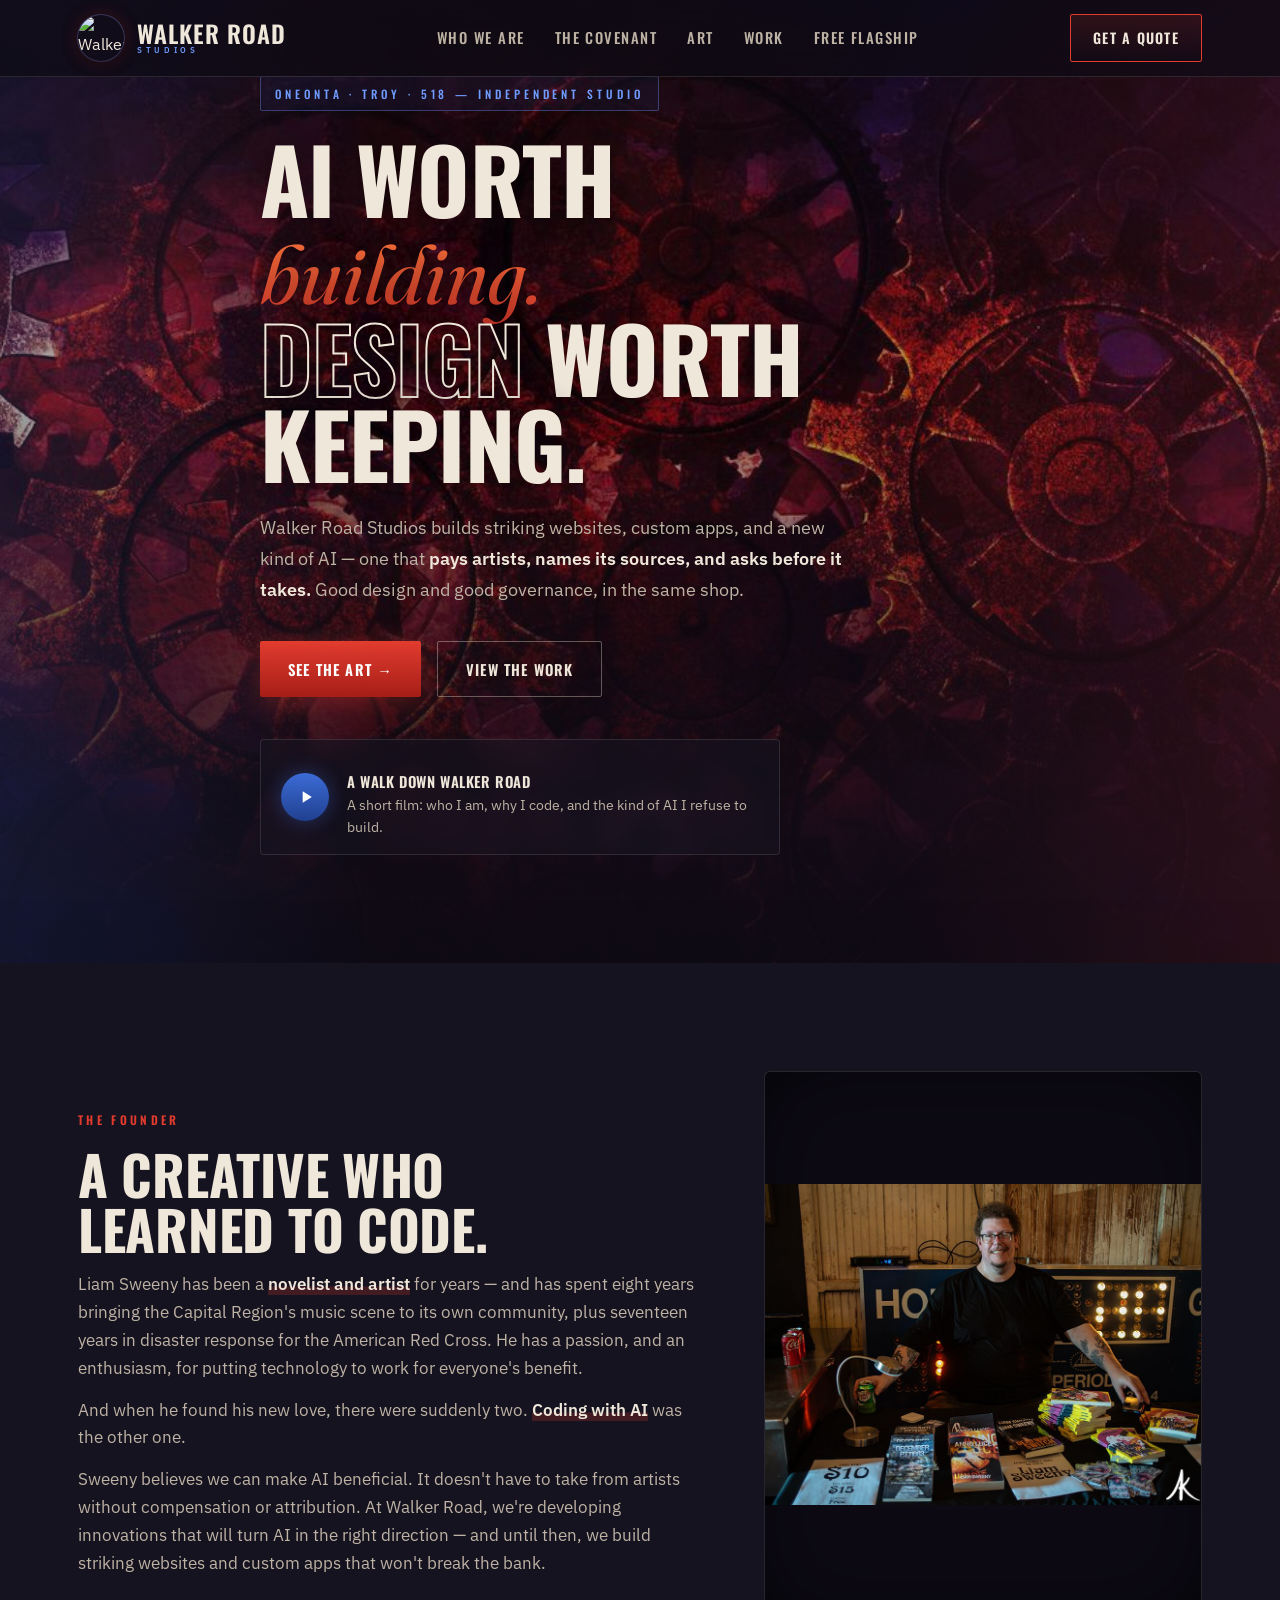
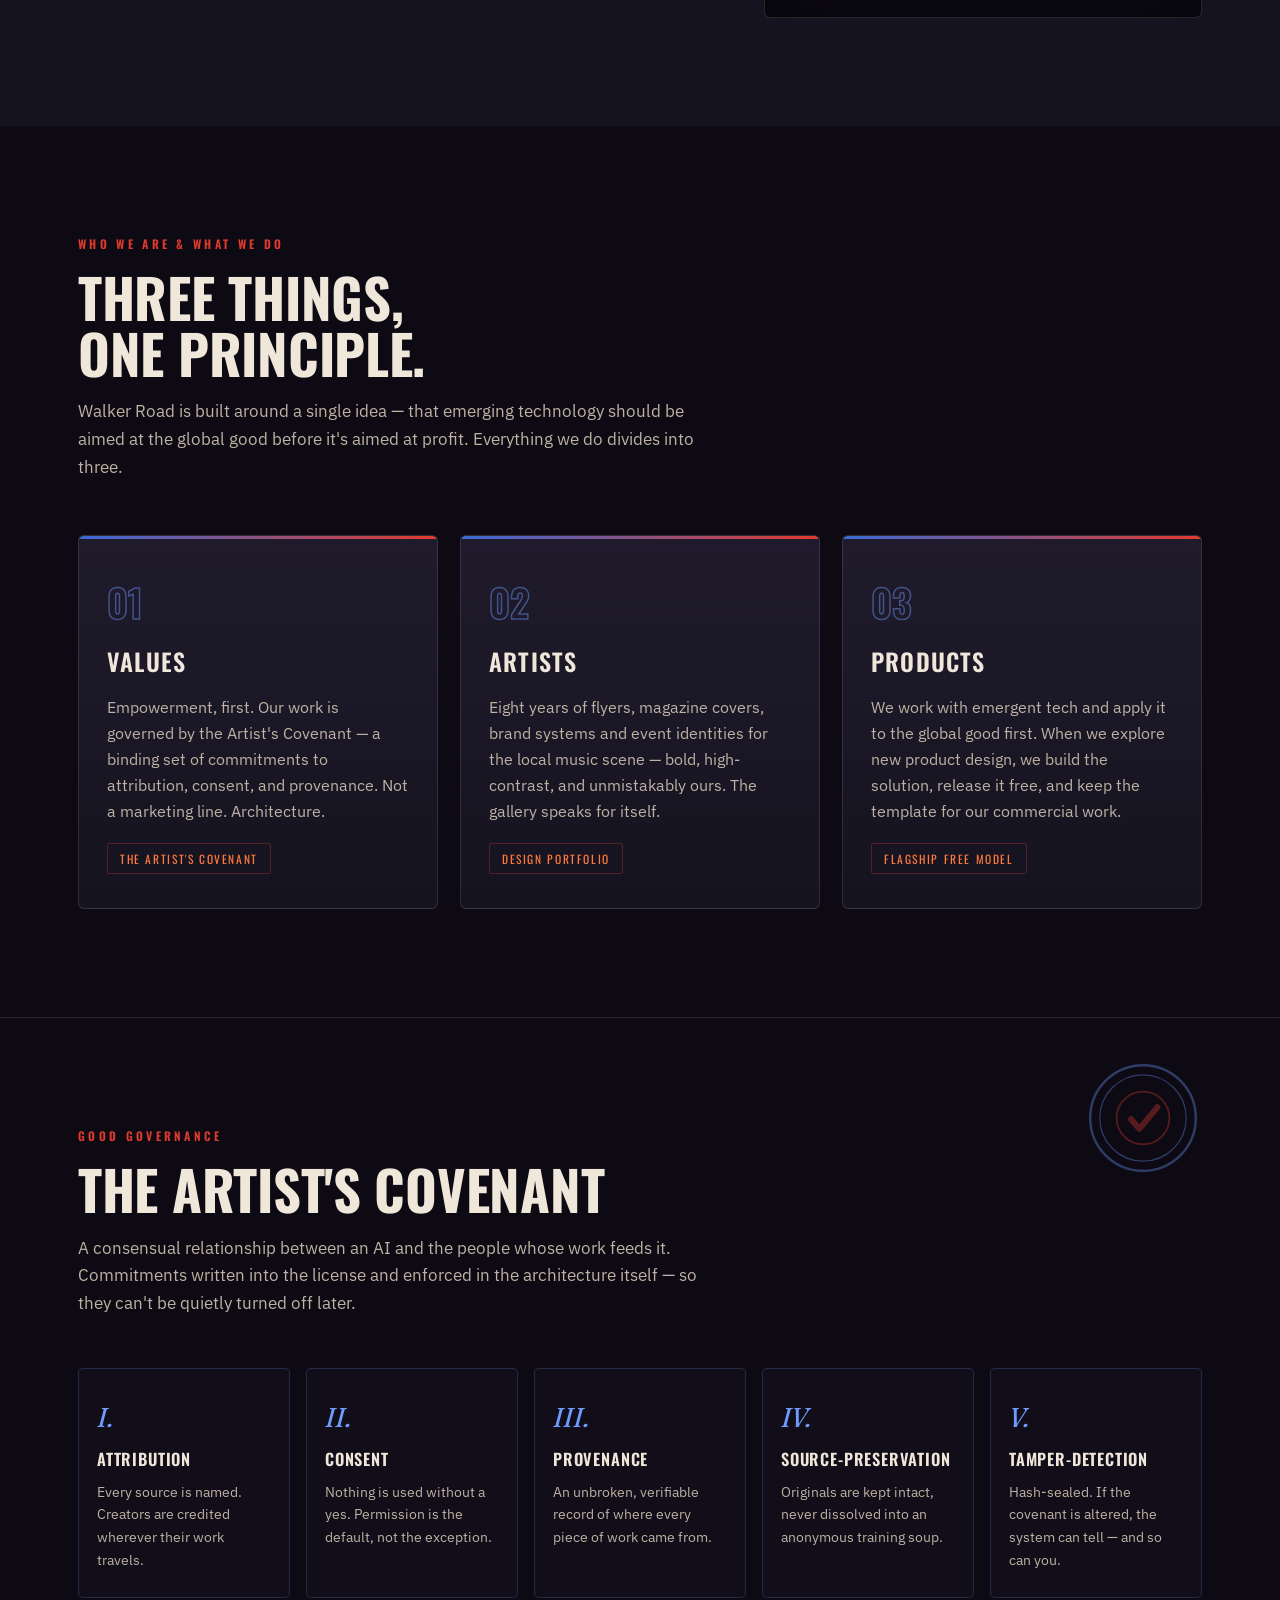
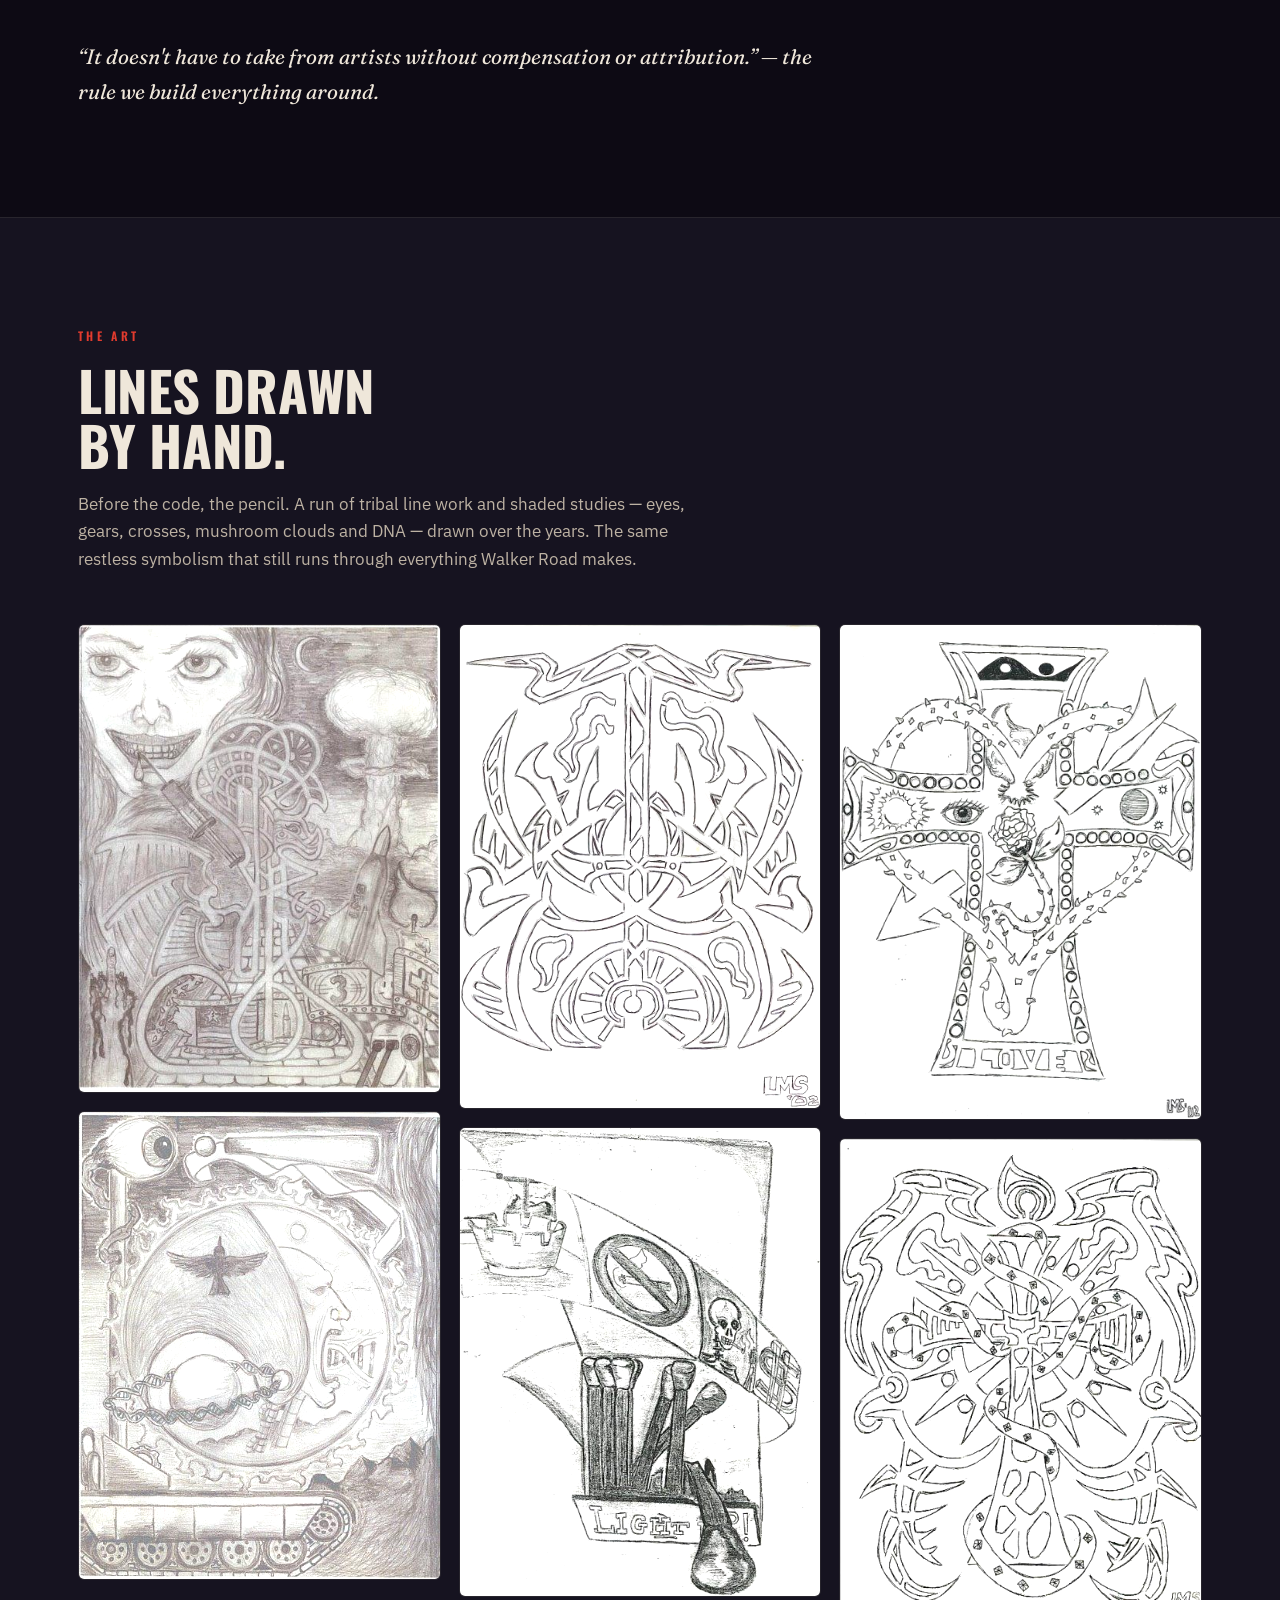
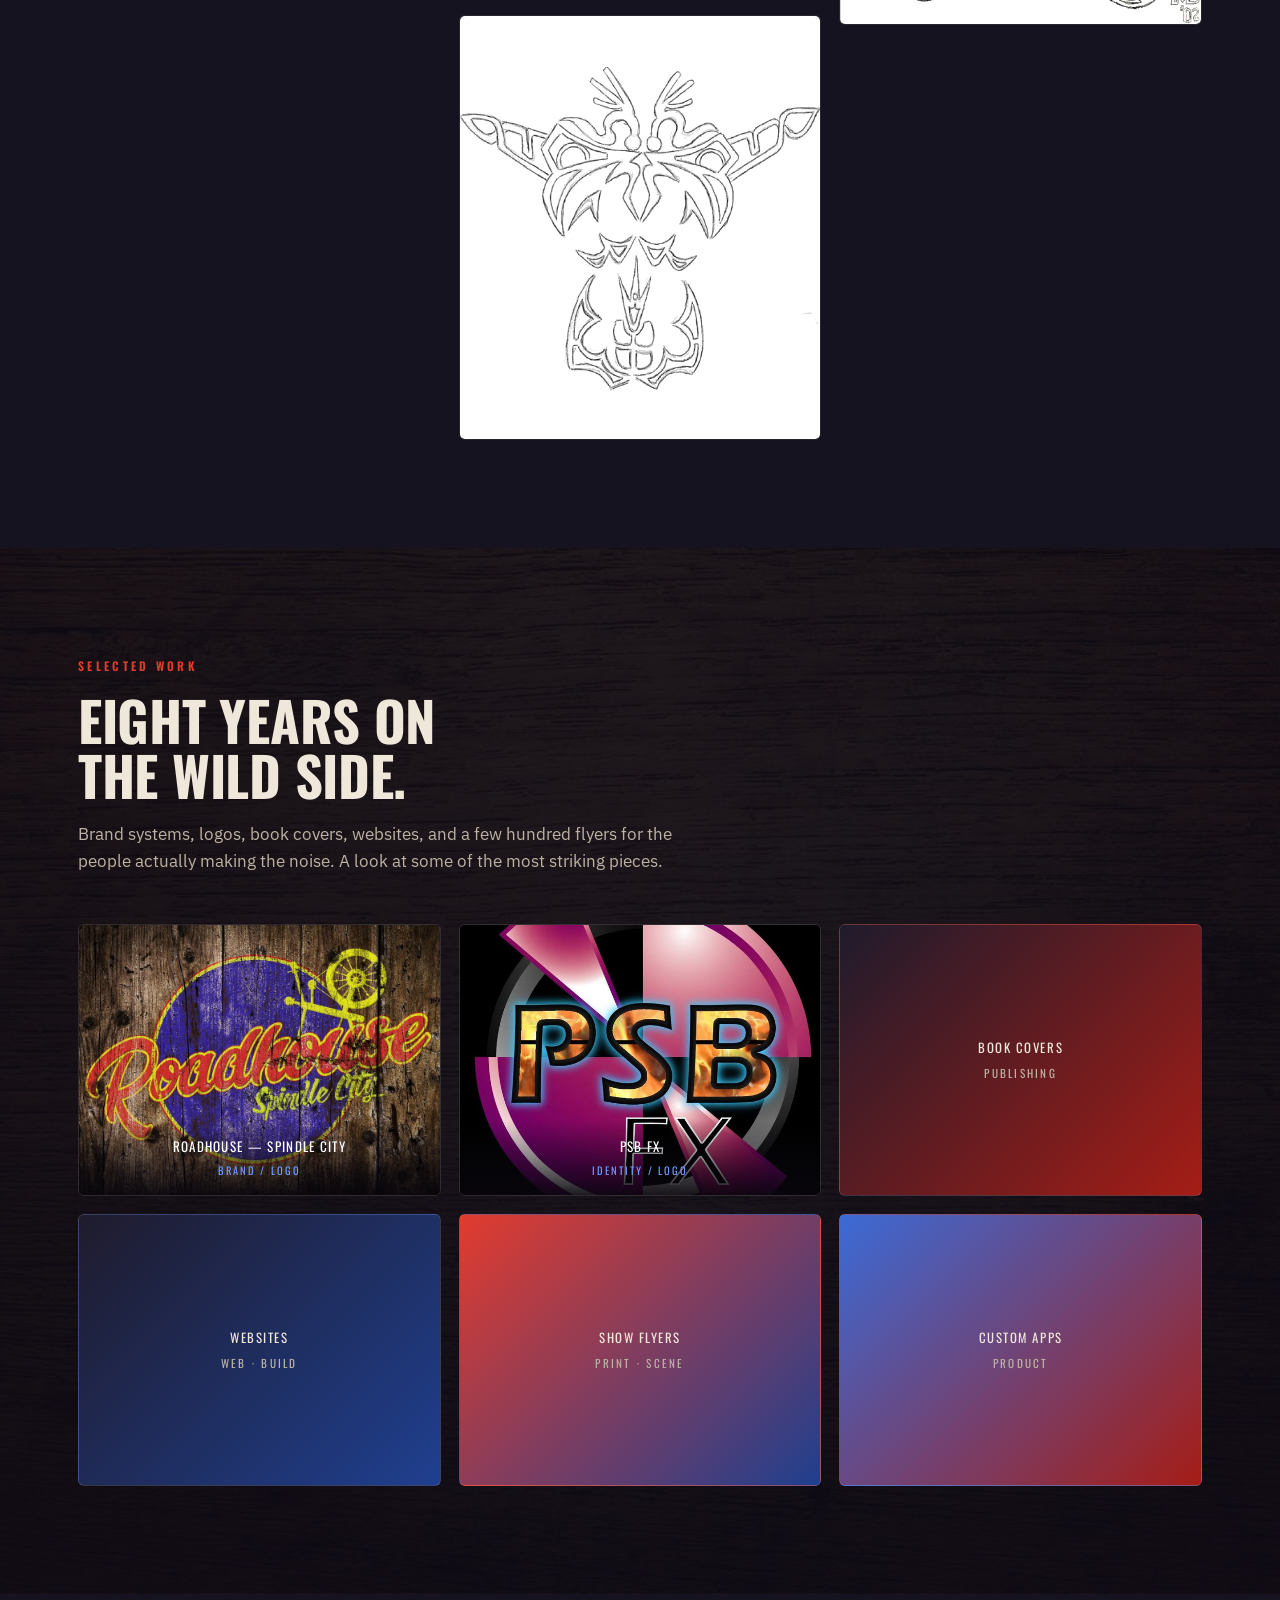
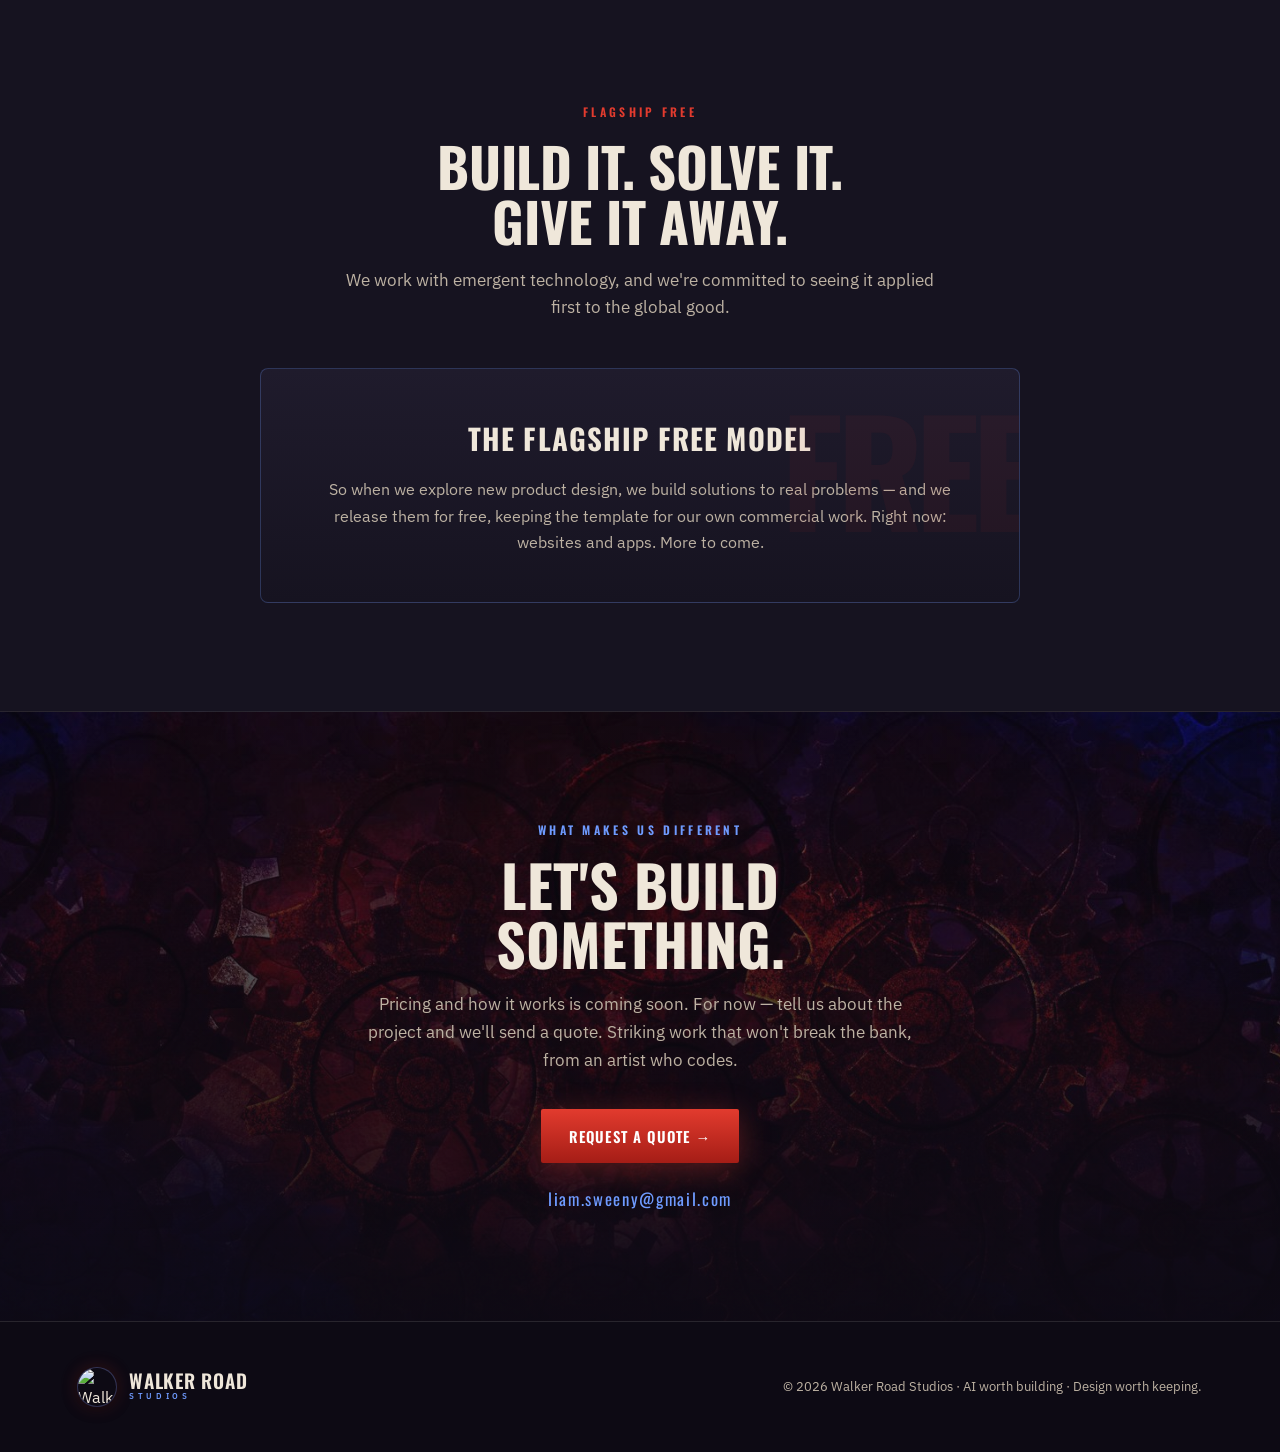
==== index.html @ 3ee93306 "Add files via upload" ====
<!DOCTYPE html>
<html lang="en">
<head>
<meta charset="UTF-8">
<meta name="viewport" content="width=device-width, initial-scale=1.0">
<title>Walker Road Studios — AI worth building</title>
<link rel="preconnect" href="https://fonts.googleapis.com">
<link rel="preconnect" href="https://fonts.gstatic.com" crossorigin>
<link href="https://fonts.googleapis.com/css2?family=Oswald:wght@400;500;600;700&family=Fraunces:ital,opsz,wght@0,9..144,400;0,9..144,600;1,9..144,400&family=IBM+Plex+Sans:wght@400;500;600&display=swap" rel="stylesheet">
<style>
  :root{
    --ink:#0d0a14;
    --steel:#161320;
    --steel-2:#1f1b2c;
    --ember:#e23b2e;
    --ember-deep:#a51d16;
    --ember-glow:#ff7a3c;
    --cobalt:#3b6ad6;
    --cobalt-deep:#1f3f8f;
    --cobalt-glow:#6f9bff;
    --bone:#efe7da;
    --bone-dim:#bdb2a3;
    --wood:#7a4a26;
    --line:rgba(239,231,218,.12);
    --display:"Oswald",sans-serif;
    --serif:"Fraunces",Georgia,serif;
    --body:"IBM Plex Sans",system-ui,sans-serif;
  }
  *{margin:0;padding:0;box-sizing:border-box}
  html{scroll-behavior:smooth}
  body{
    background:var(--ink);
    color:var(--bone);
    font-family:var(--body);
    line-height:1.65;
    overflow-x:hidden;
    -webkit-font-smoothing:antialiased;
  }
  /* grain overlay */
  body::after{
    content:"";position:fixed;inset:0;z-index:9999;pointer-events:none;opacity:.05;mix-blend-mode:overlay;
    background-image:url("data:image/svg+xml,%3Csvg xmlns='http://www.w3.org/2000/svg' width='120' height='120'%3E%3Cfilter id='n'%3E%3CfeTurbulence type='fractalNoise' baseFrequency='.85' numOctaves='3'/%3E%3C/filter%3E%3Crect width='100%25' height='100%25' filter='url(%23n)'/%3E%3C/svg%3E");
  }
  a{color:inherit;text-decoration:none}
  .wrap{max-width:1180px;margin:0 auto;padding:0 28px}
  ::selection{background:var(--ember);color:#fff}

  /* ---------- LOGO MARK ---------- */
  .mark{display:inline-flex;align-items:center;gap:13px}
  .mark .markimg{width:46px;height:46px;border-radius:50%;display:block;
    box-shadow:0 2px 14px rgba(0,0,0,.5),0 0 0 1px rgba(111,155,255,.35),0 0 18px rgba(226,59,46,.25)}
  .mark .nm{font-family:var(--display);font-size:1.5rem;font-weight:600;letter-spacing:.04em;line-height:.92;text-transform:uppercase}
  .mark .nm small{display:block;font-family:var(--body);font-size:.5rem;letter-spacing:.46em;font-weight:600;color:var(--cobalt-glow);margin-top:3px}

  /* ---------- NAV ---------- */
  header.nav{
    position:fixed;top:0;left:0;right:0;z-index:1000;
    backdrop-filter:blur(16px);background:rgba(13,10,20,.72);
    border-bottom:1px solid var(--line);transition:transform .4s ease;
  }
  .nav .wrap{display:flex;align-items:center;justify-content:space-between;height:76px}
  .nav ul{display:flex;gap:30px;list-style:none}
  .nav ul a{font-family:var(--display);font-size:.92rem;font-weight:500;letter-spacing:.1em;text-transform:uppercase;position:relative;color:var(--bone-dim);transition:color .25s}
  .nav ul a:hover{color:var(--bone)}
  .nav ul a::after{content:"";position:absolute;left:0;bottom:-6px;width:0;height:2px;background:linear-gradient(90deg,var(--ember),var(--ember-glow));transition:width .3s}
  .nav ul a:hover::after{width:100%}
  .nav .cta{
    font-family:var(--display);font-weight:600;letter-spacing:.09em;text-transform:uppercase;font-size:.88rem;
    padding:11px 22px;border:1px solid var(--ember);color:var(--bone);border-radius:2px;transition:.25s;
    background:linear-gradient(180deg,rgba(226,59,46,.14),rgba(226,59,46,0));
  }
  .nav .cta:hover{background:var(--ember);box-shadow:0 0 24px rgba(226,59,46,.5)}
  .navtoggle{display:none}

  /* ---------- HERO ---------- */
  .hero{
    position:relative;min-height:100vh;display:flex;align-items:center;padding-top:76px;
    background:
      linear-gradient(180deg,rgba(13,10,20,.45) 0%,rgba(13,10,20,.30) 40%,rgba(13,10,20,.92) 100%),
      radial-gradient(120% 90% at 50% 35%,rgba(13,10,20,0) 30%,rgba(13,10,20,.7) 100%),
      url("[data-uri]");
    background-size:cover;background-position:center;
  }
  .hero::before{
    content:"";position:absolute;inset:0;pointer-events:none;
    background:linear-gradient(90deg,rgba(31,63,143,.18) 0%,rgba(13,10,20,0) 30%,rgba(13,10,20,0) 70%,rgba(165,29,22,.16) 100%);
    mix-blend-mode:screen;
  }
  .hero-inner{position:relative;z-index:3;max-width:760px}
  .eyebrow{
    display:inline-block;font-family:var(--display);font-weight:500;letter-spacing:.34em;text-transform:uppercase;
    font-size:.72rem;color:var(--cobalt-glow);margin-bottom:24px;
    padding:7px 14px;border:1px solid rgba(111,155,255,.35);border-radius:2px;background:rgba(31,63,143,.12);
  }
  .big{
    font-family:var(--display);font-weight:700;text-transform:uppercase;
    font-size:clamp(2.9rem,7vw,5.6rem);line-height:.96;letter-spacing:-.01em;
    text-shadow:0 4px 40px rgba(0,0,0,.6);
  }
  .big em{font-family:var(--serif);font-style:italic;font-weight:400;text-transform:none;letter-spacing:0;
    color:var(--ember);font-size:.92em;
    background:linear-gradient(180deg,var(--ember-glow),var(--ember));-webkit-background-clip:text;background-clip:text;-webkit-text-fill-color:transparent}
  .big .out{color:transparent;-webkit-text-stroke:2px var(--bone);text-stroke:2px var(--bone)}
  .lede{margin-top:26px;font-size:1.14rem;color:var(--bone-dim);max-width:600px;line-height:1.7}
  .lede b{color:var(--bone);font-weight:600}
  .hero-actions{display:flex;gap:16px;flex-wrap:wrap;margin-top:36px}
  .btn{
    font-family:var(--display);font-weight:600;letter-spacing:.08em;text-transform:uppercase;font-size:.92rem;
    padding:15px 28px;border-radius:2px;transition:.25s;display:inline-flex;align-items:center;gap:8px;
  }
  .btn.primary{background:linear-gradient(180deg,var(--ember),var(--ember-deep));color:#fff;box-shadow:0 6px 30px rgba(226,59,46,.35)}
  .btn.primary:hover{transform:translateY(-2px);box-shadow:0 10px 40px rgba(226,59,46,.55)}
  .btn.ghost{border:1px solid rgba(239,231,218,.35);color:var(--bone)}
  .btn.ghost:hover{border-color:var(--cobalt-glow);color:var(--cobalt-glow)}

  .videocard{
    margin-top:42px;display:flex;align-items:center;gap:18px;max-width:520px;
    padding:16px 20px;border:1px solid var(--line);border-radius:4px;
    background:rgba(22,19,32,.6);backdrop-filter:blur(8px);
  }
  .videocard .play{
    flex:0 0 auto;width:48px;height:48px;border-radius:50%;display:grid;place-items:center;cursor:pointer;
    background:linear-gradient(180deg,var(--cobalt),var(--cobalt-deep));box-shadow:0 0 20px rgba(59,106,214,.4);transition:.25s;
  }
  .videocard .play:hover{transform:scale(1.08)}
  .videocard .play svg{width:20px;height:20px;fill:#fff;margin-left:2px}
  .videocard p{font-size:.9rem;color:var(--bone-dim);line-height:1.5}
  .videocard p strong{display:block;color:var(--bone);font-family:var(--display);font-weight:600;letter-spacing:.04em;text-transform:uppercase;font-size:.92rem;margin-bottom:2px}

  /* ---------- SECTION SCAFFOLD ---------- */
  section{position:relative;padding:108px 0}
  .kicker{font-family:var(--display);font-weight:600;letter-spacing:.28em;text-transform:uppercase;font-size:.74rem;color:var(--ember);margin-bottom:16px}
  .sec-title{font-family:var(--display);font-weight:700;text-transform:uppercase;font-size:clamp(2rem,4.4vw,3.4rem);line-height:1.02;letter-spacing:-.005em}
  .sec-sub{margin-top:18px;color:var(--bone-dim);max-width:620px;font-size:1.05rem}
  .hl{color:var(--bone);font-weight:600;box-shadow:inset 0 -.5em 0 rgba(226,59,46,.22)}
  p{margin-top:14px}

  /* ---------- BIO ---------- */
  .bio{background:var(--steel)}
  .bio .wrap{display:grid;grid-template-columns:1.3fr .9fr;gap:54px;align-items:center}
  .bio p{color:var(--bone-dim);font-size:1.06rem}
  .portrait .ph{
    aspect-ratio:4/5;border-radius:6px;display:grid;place-content:center;text-align:center;gap:10px;
    color:var(--bone-dim);font-family:var(--display);letter-spacing:.18em;text-transform:uppercase;font-size:.78rem;
    background:
      linear-gradient(180deg,rgba(13,10,20,.25),rgba(13,10,20,.78)),
      url("[data-uri]");
    background-size:cover;background-position:center;
    border:1px solid var(--line);box-shadow:inset 0 0 90px rgba(0,0,0,.5);
  }
  .portrait .ph svg{width:54px;height:54px;opacity:.55;margin:0 auto}

  /* ---------- WHO / THREE PANELS ---------- */
  .panels{display:grid;grid-template-columns:repeat(3,1fr);gap:22px;margin-top:54px}
  .panel{
    padding:34px 28px;border:1px solid var(--line);border-radius:6px;position:relative;overflow:hidden;
    background:linear-gradient(180deg,var(--steel-2),var(--steel));transition:.3s;
  }
  .panel::before{content:"";position:absolute;top:0;left:0;right:0;height:3px;background:linear-gradient(90deg,var(--cobalt),var(--ember))}
  .panel:hover{transform:translateY(-6px);box-shadow:0 18px 50px rgba(0,0,0,.5)}
  .panel .no{font-family:var(--display);font-weight:700;font-size:2.4rem;color:transparent;-webkit-text-stroke:1.5px rgba(111,155,255,.45);text-stroke:1.5px rgba(111,155,255,.45)}
  .panel h3{font-family:var(--display);font-weight:600;text-transform:uppercase;letter-spacing:.05em;font-size:1.5rem;margin-top:8px}
  .panel p{color:var(--bone-dim);font-size:.98rem}
  .panel .tag{display:inline-block;margin-top:18px;font-family:var(--display);font-size:.72rem;letter-spacing:.14em;text-transform:uppercase;color:var(--ember-glow);padding:5px 12px;border:1px solid rgba(226,59,46,.3);border-radius:2px}

  /* ---------- COVENANT ---------- */
  .covenant{
    background:
      linear-gradient(180deg,rgba(13,10,20,.92),rgba(13,10,20,.97)),
      url("[data-uri]");
    background-size:cover;background-position:center;background-attachment:fixed;
    border-top:1px solid var(--line);border-bottom:1px solid var(--line);position:relative;
  }
  .seal{position:absolute;top:40px;right:6%;width:120px;height:120px;opacity:.35}
  .vows{display:grid;grid-template-columns:repeat(5,1fr);gap:16px;margin-top:50px}
  .vow{padding:26px 18px;border:1px solid rgba(111,155,255,.2);border-radius:5px;background:rgba(22,19,32,.55);backdrop-filter:blur(4px);transition:.3s}
  .vow:hover{border-color:var(--ember);background:rgba(31,27,44,.7)}
  .vow .vn{font-family:var(--serif);font-style:italic;font-size:1.7rem;color:var(--cobalt-glow)}
  .vow h4{font-family:var(--display);text-transform:uppercase;letter-spacing:.05em;font-size:1.02rem;font-weight:600;margin-top:6px}
  .vow p{font-size:.86rem;color:var(--bone-dim);margin-top:8px}
  .covenant .foot{margin-top:42px;font-family:var(--serif);font-style:italic;font-size:1.3rem;color:var(--bone);max-width:760px}

  /* ---------- ART GALLERY ---------- */
  .art{background:var(--steel)}
  .gallery{columns:3;column-gap:18px;margin-top:50px}
  .art-tile{
    break-inside:avoid;margin:0 0 18px;border:1px solid var(--line);border-radius:6px;overflow:hidden;
    background:#0d0a14;position:relative;transition:.3s;cursor:zoom-in;
  }
  .art-tile::before{content:"";position:absolute;inset:0;z-index:2;pointer-events:none;
    background:linear-gradient(180deg,rgba(59,106,214,0) 60%,rgba(226,59,46,.12) 100%);opacity:0;transition:.3s}
  .art-tile img{width:100%;display:block;filter:contrast(1.08) brightness(1.04)}
  .art-tile:hover{transform:translateY(-4px);box-shadow:0 16px 44px rgba(0,0,0,.55);border-color:rgba(111,155,255,.4)}
  .art-tile:hover::before{opacity:1}

  /* lightbox */
  .lightbox{position:fixed;inset:0;z-index:5000;background:rgba(8,6,12,.94);backdrop-filter:blur(6px);
    display:none;place-items:center;padding:40px;cursor:zoom-out}
  .lightbox.on{display:grid}
  .lightbox img{max-width:92vw;max-height:88vh;border-radius:4px;box-shadow:0 30px 90px rgba(0,0,0,.7)}

  /* ---------- WORK ---------- */
  .work{
    background:
      linear-gradient(180deg,rgba(13,10,20,.9),rgba(13,10,20,.96)),
      url("[data-uri]");
    background-size:cover;background-position:center;
  }
  .grid-work{display:grid;grid-template-columns:repeat(3,1fr);gap:18px;margin-top:48px}
  .tile{
    aspect-ratio:4/3;border-radius:6px;position:relative;overflow:hidden;border:1px solid var(--line);
    display:grid;place-content:center;text-align:center;cursor:pointer;transition:.3s;
  }
  .tile span{font-family:var(--display);text-transform:uppercase;letter-spacing:.12em;font-size:.8rem;color:var(--bone)}
  .tile small{display:block;color:var(--bone-dim);font-size:.7rem;letter-spacing:.2em;margin-top:6px}
  .tile.t1{background:linear-gradient(135deg,var(--ember-deep),var(--steel-2))}
  .tile.t2{background:linear-gradient(135deg,var(--cobalt-deep),var(--steel-2))}
  .tile.t3{background:linear-gradient(135deg,var(--steel-2),var(--ember-deep))}
  .tile.t4{background:linear-gradient(135deg,var(--steel-2),var(--cobalt-deep))}
  .tile.t5{background:linear-gradient(135deg,var(--ember),var(--cobalt-deep))}
  .tile.t6{background:linear-gradient(135deg,var(--cobalt),var(--ember-deep))}
  .tile:hover{transform:scale(1.02);box-shadow:0 14px 40px rgba(0,0,0,.5)}
  .tile.img{padding:0;overflow:hidden;display:block}
  .tile.img img{width:100%;height:100%;object-fit:cover;display:block;transition:.4s}
  .tile.img:hover img{transform:scale(1.06)}
  .tile.img figcaption{
    position:absolute;left:0;right:0;bottom:0;z-index:2;padding:16px 18px;
    font-family:var(--display);text-transform:uppercase;letter-spacing:.1em;font-size:.82rem;color:#fff;
    background:linear-gradient(0deg,rgba(8,6,12,.92),rgba(8,6,12,0));
  }
  .tile.img figcaption small{display:block;color:var(--cobalt-glow);font-size:.66rem;letter-spacing:.2em;margin-top:4px}

  /* ---------- FREE FLAGSHIP ---------- */
  .free{background:var(--steel);text-align:center}
  .free .sec-sub{margin:18px auto 0}
  .freecard{
    max-width:760px;margin:46px auto 0;padding:46px 40px;border-radius:8px;border:1px solid rgba(111,155,255,.25);
    background:linear-gradient(180deg,var(--steel-2),var(--steel));position:relative;overflow:hidden;
  }
  .freecard::before{content:"FREE";position:absolute;top:-20px;right:-10px;font-family:var(--display);font-weight:700;font-size:9rem;color:rgba(226,59,46,.06);letter-spacing:-.05em}
  .freecard h3{font-family:var(--display);text-transform:uppercase;font-size:1.8rem;letter-spacing:.04em}
  .freecard p{color:var(--bone-dim);margin-top:14px}

  /* ---------- CONTACT ---------- */
  .contact{
    background:
      linear-gradient(180deg,rgba(13,10,20,.55),rgba(13,10,20,.95)),
      url("[data-uri]");
    background-size:cover;background-position:center;text-align:center;
    border-top:1px solid var(--line);
  }
  .contact h2{font-family:var(--display);font-weight:700;text-transform:uppercase;font-size:clamp(2rem,5vw,3.6rem);line-height:1.02}
  .contact p{color:var(--bone-dim);max-width:560px;margin:18px auto 0;font-size:1.06rem}
  .contact .btn{margin-top:34px}
  .contact .email{display:block;margin-top:22px;font-family:var(--display);letter-spacing:.1em;color:var(--cobalt-glow);font-size:1.05rem}

  /* ---------- FOOTER ---------- */
  footer{background:var(--ink);padding:46px 0;border-top:1px solid var(--line)}
  footer .wrap{display:flex;justify-content:space-between;align-items:center;flex-wrap:wrap;gap:18px}
  footer small{color:var(--bone-dim);font-size:.82rem}

  /* ---------- REVEAL ANIM ---------- */
  .reveal{opacity:0;transform:translateY(24px);transition:opacity .7s ease,transform .7s ease}
  .reveal.in{opacity:1;transform:none}

  /* ---------- RESPONSIVE ---------- */
  @media(max-width:880px){
    .nav nav{display:none}
    .bio .wrap{grid-template-columns:1fr}
    .panels{grid-template-columns:1fr}
    .vows{grid-template-columns:repeat(2,1fr)}
    .grid-work{grid-template-columns:repeat(2,1fr)}
    .gallery{columns:2}
    .specs li{grid-template-columns:1fr}
    .seal{display:none}
  }
  @media(max-width:520px){
    .vows,.grid-work{grid-template-columns:1fr}
    .gallery{columns:1}
    .nav .cta{display:none}
  }
</style>
</head>
<body>

<!-- NAV -->
<header class="nav" id="nav">
  <div class="wrap">
    <a href="#top" class="mark" aria-label="Walker Road Studios home">
      <img class="markimg" src="[data-uri]:image/png;base64,[base64]/w8A3kFTfazGM+sAAPuySURBVHja7P15vK7bVdeJfsec8+nebvVrN2fv0yc5IaQnIE0EqgiiINhURQspBUsEbD4lFqgXL4XUvSololIleMHr9VpCqaFoBERQ/CSAJNIlIQlpzklOu8/uVvu2TzfnHPeP+ay9D6i3KBsEyfp89tnNed/1vut5xzPmGL/x+/2G8JvsS1VFRPTf5bkiwgNv+au75yZejk24HkQfijE+qKrXIF5WdE9D2BaVcVQdGaJDmzz2nQPBYANq+kjojWY12BVlNjdsTlxW3cm1f/FgfO2567OHniudeaHYyW9+/9/8nHMRCXz861f3GX38EvzrF0OBz/yGt7tf/Mmff6DbOniFn99+TcR8Yuzrl4FcV9gDGamY9CzR9CQiqA6/IkRA/fBLIQqY4VcUUIdIBGPZ3b5GKUK2aZmZGWVZbkwmJyP8C1vOP/WKhx7/wNbYvPfy1ugDX/q1r7orIvHjn9jHA/rf+vV5f/Jbi5/50M2Xb7x+srq9z/Dd+g1K9ghZNVVjoNyF+U2IIYX8vSunL7mUev+v4eJ/hSGYNT3GaAroAC4Yslwgm3J1eh3brenmdzAamRw8TOVyxig7NvLyBx+lsD1Gu5PMds+Nx/qLk9L9SxfNz5YvO3jyrW/9xO7jn+Jv4oAWYP93/JXLq6b7VB/lc2PbvDnSv0y3LudUV+D8oxAUQgAxIBaCBxUwMQWlvjSoFWS4nJEUwCopoAWIZnhYBAkgllIc27OrjIsZYw+ZKOoE1KDGkwOjCDsWHr9+jUnZkpvINIMsz7AOtG47a81HxPCT1mX/bDYqfuaL/tSn3vl4QP9nUh8Pta7+237YK1/0V6+f1/1b+i58UQjxU1XtgRoB3wIGxluw/QCcPgfNBuxwiUJMQfmvv+rwK4IdXkUsSAF9m8oN61KQWwPlFLRjWyp2831GRnCqiAEDSKaIQhaUQgWrytR4XvXYQ+zOWqx48igIQjBQKFgxZDajaCJi2rsU8pN9lv1gRfgXv+vPfu7Njwf0b+Bgvvi5jJGoQ1g/+MXfvnN0tPqcvml/f0Q+Kxq7S9QUpBrAXWRVm+rh7UNYHg3Z+SXfNg6xK/zyskOAcgbWAnb4cwFNA7GDPEv/nufkCLM+sCWWWW/ITMA7j1FwCJkDiYpTSwYY7dkflTx6/RJ7VYOJHhFwRohqsNFjRDAYsh5sBjbP6FXB90e9mh8L1v3ArJj9+Fv/3CfNPx7Qv8HQi6GSxRjhc7/0+1//wQ+/8w+92OsXObEPB5vhjRuaNklBJjHVtVFSBjYAXQpOBfwQwTJcrahQjKDcSo/LRmAcZNVQVmi6KQTwMOkj06gE0yMxULmS0loKgUoFK5HO9hTRkkXBimBFUQUfWwonjGLgEx5/lL28obRCNIqgiBFsVOTi/f2Kg8MYg9GMqEoX9enGx+9Fxt/1p/7yp77v4wH9G+TrG/7u28t3//CHf9uW2/+jxc7hf3nn/[base64]/e9ePPFrzxZnrzxsUsPMpttIQLH85a3f/RjPL18Gp8VKfuGeB91UBnKiZcgEWJg6ypU20NGJwW/b2F5G8aXwFYgHrLU8LkolOqpQmCrj+znhicuHfLItjArIIrhQ0/e5Ol5YO5XXN8ecziZsrW1TfBw4+aLrJoleVYyGpVcu7bNdl4hQYkenBgqb1ATwHqMtQSnOAUJQm8iVgygqaLyoJ0hWAsq+CB4hKAFN45fpO2bf1VU2d+49pl7//gbv+yzm48H9K+Dr2/91idnz374uS9Z1+2fbEL/xLpeU5UFl/cPafqe5+6+wN115JmTO9w1Tcq0RlIQa0h/xoLJoJimBs4UqYxw5f0SAlLTGD34GmyJUUNmPJnAWDMmfaSILdMsp8o9j1/e4fGtkitZx4gNASH2FUcr4c56yZWr24hEzs43WFNw684dtqdbFIVhMh1RjJQeT2wziI6+EfJoiS5inIJEvAg2RAiOXixBhKiaQMTOYoBgIXpLiJ5WI+u25eb5XRAHRlCn75bMfevn/8Hf87Yv+2xpPh7Q/4lw48n80hcXwXwtwb7y+eUp1hkKgauzSwgZT95+lqe7O8yjI9QdTWGGZm4Yfoz2IJ9cdFIDOpEw4pSxI6IRK0oUgyKIQtm3bEfPVpmxP6qwoqxXC2a55cHLW+yMZlSmY8sGdqRm2wWyfI1KxGCI9YS5lKgxiBqi8Tz3/Ck+OK5duoaIx7iAsYpooI+CEejbjKiOTYTOB0JQOmPpoyeirBdrgs0xLocYGVlHNMq6q+l8T98Ji6amwVNmYIxFVUEy1t7Ttet3O2m/+bO++hP/j2/87M/2Hw/oX6OvL//Kf/[base64]/+N3fufvevtvtNhwv5He7Dd90y+++oXnb/+Fzab/3aNqSxb1OX1QorU0PqJiUFviVdAYaIqcjB2q0NBogLwkm11BbJ6QgghZVLxGfGhRDIoBDVgrjI3BGSg85MAYZVKWHG5fZSuvyE1Pu1ngfCSGQF8HytBxsH2MEQ+EVJ5bgwJd35PnDrEdudugRSTkHUU/YxIt510aLxor6DBGt6bDOiE6y9HRMSfnhry6zHK9oFNhaaEPnhdvP0kbcpwqdjzDZJcJoQOvTExOoRBjzfzkacZlweTK4+kYUjg+u8UitBgVZnaE7fUzVqerf/bffcn3/IPZLP+f/vq3f9FHP56h/x1ht39jefEH/v7sQcm+ejrZ+up13W29eHZES0ZvleXqlKzcImRTPMpqdUZV7SAoS2fpBaLvWfieOiuQGJgKbKki3mCisnSRssyJJuOo7QhiyIxQoFiB3QBFhGI0ZjLZZcsWjL1Q5qDScn50k/XZHV55fcYbHsoYVTcxMUM0phI8WqKFGAWTCRLA1gU4IeQd0kzZnI443/Tk+ztgI0YBEZwJbELHzZNTlm2g7aALJaumJRrDwgSOz465e36TYu8hrNmm7uYct6e0CqOg7FUzppNLtM052sy5tP8Ao3KMasD7jjt3nuVMAyMMj19+jK1osQ4yUxC0u1vk7n9+8+ccfPuX/QZoHOU/ZQD/G9/QENSqat/BO+Tpr1983tO3Fv/PanvntfOm5c7tBXc10skIgPVmzmYzpzEZ5ewKoQ84l2EQFjY1RBo1QVfaUJqWy9WE3XzM+XxJyCZoFzlvF8TRjBt+hUqeSg6BSpTtoEzyMepK3HqN1UieGQ6me9T1iuXiCPFz3vKafV7/SIOTyGJekwVQr6AWnyl4h7UWTABv0NSQYf2EWI9Y9QVNblh3NSY41nVLZzJONnPuLtY05NROKTrD2DjUQmkzbq2PuVNH7tCzbltilrHxNdH3FMZydXKJw/EBZyfPMZ7uY43DNudMxjtE9cznR5yf32VrPObhw8eooiIuIgK9j1hXUGTyU9vj0df89e/4nT/78YD+1Qe4ACoi+o+/822PXCqnX62++6qmDe7W3TUfudHyCx9d0m/[base64]/+n6eWm/S0Cf2CcGwjqkzPHL4cqZqWNdLQgjkbkTWNIzKEdgUvDG2lDajUKEKYLJhlK8G7SCTDCu6zkvzLdMr2V/95m/+XcuPB/Sv8uvd3/2Dnymt/1+KSXhNzRyjOeJLnnmh5vt/asMNMm6ePE8x3qeYHdJHYbM6BlNQVtuopOxigMyDDdDbSJmBaIPDMNna4+T4jHXdEEdT6hw2scdrRmcFDxTA/[base64]/ib3zn7333r7fYMb9OMjMAb3ub2ve97e/8ucIu/mk56l/T9iskaso4dsWlq8LLHz+g93PEOFy1jQ+RxelzOFdSVFOsRNzwg6kYgoA3Bh8sizZwVEfmJufZ5owj8axRbja3WfUNRGHUK3lMEewQRAQBzADbERw+Wtoo+GCpu4bRyNGuc/zSUVU5xnryLBvehST6klN8ULrWoH5M7DKiWIIUrNoRH7q94dmzjnOpeK6P3PLCaTRsNGe+PuPO0dMsY8YLZ89y4/gGL96+wfp0wZ07N3n6hY8gkpMbTeUMiqjHaEOljiyAGJOOv6i03YaFX3K6fAGcApaz0zusNgti+mnxUQgxDZysUYxVMJEQG7w3n3p8Gv7Fl/+Bt/2xf1vp+JsyQ7+UHffB7/1rV2j1250d/662V2I0CI6QKRGHasSUI37iZ8/4nn91zrz1iAib0BGw7O48is1GIIEIBN+yXp1QEwjliMbXZE1P1UR8lRFDR+8M51JDCBxMHmJS7UMMqVwhkeOcKArU9ZIolmVzRBdbTPCMm5b92Q6PjmdctoHP/7RdHnm4p970LI876tqDAVGDjw66GU/d3nC6WvLyRx5huhuIGjm+a3nnU2ecFjnztuXm8YtU421mW1cIvme5vMtyeUSnBlQwRiidYzrexTiDqnC8uM25ibQmIAj7kwMmXc/h5JBJnmEE2q7j7tkdVm1DkVdYv+bK4cNAYHV+C4hc2X+EkYAm1B3nwV0ENIpGM/BMBIzDOP2ua4/s/6lv+qa3nPymh+1EjILynu/6+k/XdvF3Mle8omk9qqnmFMmQPkckgMk4vb3GLxLVoq2PGBcTZs7SAk0/p0AxxmJwbE7v0Pgl68yy9ktijIxWC0a5UIiwDpF1qAh4iqygEItf30W1xTBBTUY/9G+nq1ucr24zlZYnrs5YryPbo5JPet01NvOcos148HKkmM3puxl3XjxJQxnKxIEykspa49hEx53O4k5PeHRygG8jH7p7zm3f89T6Jqe9J/qWSeeIoWG1vEtcnTIebVHGgCsmhL7FAIVRdncLzs/mZL5m5kqCFJSjGbvjS0zKnmmhZNKj3qFZwWS2w+bsBjYr2d+5RGZz+uacS7N9yqLEipKFlJWFiJqIsYIbZlK9KBGhLByT8RbOZl+SrYvX/qU/964v/7pv+tSf+dUiV//ZZOhfyVk+/vG/8qV3j46/1VDNOq9pWkeJagHi0TBGpODuUcP8NOfDN+Edz5+i0nO4s8+l2TaLoxOeOnqOm03PaPdx/KZhVZ+xtD0tDdN8wlZ/yqc8+iiPPXTAorvLpnM8f3PBbH9MvSmozxuuXzpkd5Jx93jNfL1m42tcOWJ+9zmmleV3fuqbeO3jFYuz20zHE6pRxo0nO9pNoNrqKHc8W5Mpt54/xvRVmpS7gIhBu4y+3+JWN+UDzz6DNcpDjzwKKnz0+Zs8u+5579FHODEFhgxrDLGvEZQHXMFjD38Cop7zVUPwgUKUnRx2L824fXTCYhWQajeVFQZUAjsYChdxxuC90IuwDj1NDDgZkxGYKBQEJlmgQjAhEFzA4kAk6RlcS6ZgERosPYmn7cQSNDAud5hOtueTSfEnv/Yvfvrf/01Tcrw0mL/hG77B/OnP6r8hM9OvP5kv5eQsklERrSNi0Vgh4hEtaZsRt26vaTdjPnyjZp05tkYObxoO9qYUwOKW5z0fPWM5Lln7Y3p1XNrZZpoZ9seRN79hh60yEmVDlHMyA74tKLJt2nXBfOHZ3s0pR6C9xwfh/[base64]/uXNC/t/2Od/eQ3fuM3fmP8TVND6zu/pVqFF74tE/dlfbfPfHPO6QmYWNJbi6hDNAMXaVrL3dsQO0MwY5QZ3veYvEfKhkjAqLKu9/in//IjXL90nZV6bPBce3Cbh3Yd0/[base64]/a8Rtme7TKr8745eeflPfMVXfNLm1zq27K/1C57/1F/eidz836u8/H1ta9HYcb7w+L4gqCIyqDvEYMg4nXfUbUCMJi2e85B3aO7TeDgCYvAt7G0fMtk+4KlnnmJnsg1xjbNLjDRsFhuqokzZtS8QxiAlgkM1Bd5mU3PnzimLzYZlveF0cUbne1Q9Td0hIcfEAt8Kmc0RC0WeU9cNPvgEww0a2BgTOhJokUzpfOTotGXVC+tNQxcS6mGtZX+/IrOO23efoQkt0+mD9N0S3y0wxtF1NX23osxmVNYwLkB6pTSGsqoIvSc3lq0o5AN2JUaRe9B+RKLSy3BiRKFQZWyViQsYUXbGU8Z5Tt9tqPKC7a0MMR0heoyNiAmpOVTBDYJz5YLPJYk0YKAsMup18/pwd/G6P/rFX/2j3/PP/k79n21AL979Fw9Md/[base64]/fKbN+58+hd8we//5z/+09+/+M8uoFc/8XVXpD/5/[base64]/AKMFCGK5RJmnIJBLJBPLhhEIFY8sH22X7WZ//WW/9kR//2V+boLa/VsGsevYDo9z8luPTDXdON7RtibCNsVUaPGiG6i6qFcfHS9Z1gxiLGJtI6DFyfLri7HRFwCNiMSHHYtLoQoTJxDEdj/[base64]/p+/CGP/5V/+MPfM8Pf2f7G74pvP3j/7dLY3v6j0eF+5SbRy2nZwaxM0RLiAVIBprjVTg66Vg3DRoChsTr9RpZrTdsNh2btcWYLPliRBDNkhY1eKZ7BTs7M9p6xD/88V+iy6e8/hWX2c3vYrVhdzpNgZ3ZIWhziAajgslaxChxEM/qUH+a3nK4u8OqXbBqVoxHY/rWsrczoSgyIhGT12nc6iGEAmtyfPC4vABjQSyn81POTjyu22W+tGysZVJVGCe0sed8E7n54pqTJrB0Sh8tvRiWbUcjJR4ZNI6CRs/YW3JRJOtwAjOxFFGwNqnHc1EK5ymrnnIcKOwUG5Td7UOyGChih8Q1WW4R51g2DfXNOaHxmMyyNd1i3XWcdmva3BG8wXsDYlCnaBSMxnQDmUhhPJkkMYJ3kbwfZgUuI3YWS4F18cfs2P2hP/W/fPmd37AZ+vynvmqntCffl+f+0+6cwHyhwBjMJBHrEaxkRK04nZ9xNp8TrWBNagr70HH7bMFi3hO6AqNFUjgjSEx/9tqjVtnbHZNNPJmMEb/NerXi8UsWQ8BGpW56FssNzjrGowIjGaIZWTDpBhlsCTQONOHo2TuYUY4DLuvY26+YzpQuzvkX/+pnef7Fm+xMDKPCEj1AhhOHGI8Vg1iLiXB2vuBsOcdS0c4Nt09us/RLVFtO5ituHq24c1pzUgsbK2zE0GPoO1B1qLFAGltbNA0+gFwMlVNmolQGMhMxBlyEPELlenIrbE0yrl+ecTBRpramsh3OeqxJY31ioLJJitWuO2ig2bScR49XRydCV+f4aJPcywjWJHprJkJRtDirGHpy7chNB8ajEshaJRdPHnsyiY832nzap738D/3gT3zg+za/4QJaX/[base64]/Re++bd//4/83I/8R7Eu+48y+lZV8/z3feV3WMsXHs9BuIaTMcZOib0wX89Zrs/ovQ7qpzKx46TEd55l23G6XBJ7wcQidesSMLiBYRBB+sRaE8N0UnLpckGWt0Q1eH/GuKoxJkA0iKaJV7IpsKzOlLVuBsgvkBXCwZWMrVnO3vb2kO0iKm0S0iJo7NJ9qJHXvfyBhL/6VKYYk4NamrrFWUuvnjsnR2jMURWyWHJ8vOTovMZrxmZt6KyjMUIdLOci1NFChKCpRrUGXJ7jfUNZVWxNdvG+I/ZrNBhcVDIN5LYnww2YcyQXxWrAEbHGkAfBhhZFEgITA9Yk0E2JibQkjlFVwiinViVGpfNCUEtQg0/AH46AixfEr9R4jhrFSMdmvSFzHu8hdoKJFgkZog5MREXoW6Us6rdoW//tt7/9G/7bz/7sb/S/[base64]/GeMHL4NfjB/iBeGKwKWBFMhGDST2xj8ukJDkKbc3QrEGOOxl2MKIXt7rEN8emm70ND7uzvf+8/NC8CX/PrPqDf/w+++r8zIXxt3VYYM6KthbquWWw2+BgGJUgJkqOixF45Ol+z2azw0aKZS5RNEUIGShiE2jGVDrEcwsegJuJjjYQRo7zAOqHXnul0iowj8/MVXePJTAaiBJ+aPRtKsIqaCNFRjMFZk4j4GkD6NHbnwoNFESyKSxlbzL1AVo1J/[base64]/45q/6tqe/9m/98W//dRvQv/Q9X/9mafRvhBiJ0XI6n7NcKlG7NEUTBWOIKEaEddNwOp/[base64]/LocAEyZxCJSHAgSjQRoymdGmtw1iIIKi0ihijDYCRaUIuKgxC5e+cOR3UECoJ39DFLjXcRiF6xPmHMogaymDD1C5MoNeQ64N7SgwsQKiptKOkSTUCE2DtiLLACjROiteQojc/+6l/5mu9+z5/5q3/gXb/uCP5P/ei3XafN/[base64]/MA0XpkDyiNqab+SV+7lEU1QZHT4VS0ZKbDufCPVeqKIZWDJ01BCN4FdpGCMFW60X7d//a133vlV9XKMePfOu3Fv785B86tW988eiIVbNBQ4aRPClNjUclFWJqAApELOv1htBH1KYjzuBSdzxYfIoZsE9RIh41irGe6dRx6XBEVWTs7owo8xzMhL71nJ+2EDN8UI7nJ/[base64]/3/88A//[base64]/BoV7OgUCPlpyNyJ0E8Bgs3Qwx95zXC8JVYlpNuyOK7o2MJvt4Iwl+MBsa4p1jkaU6WyCM4fM6zP6zhNCxKiSeaEwAed61Dqi9eztHFKOx5wdtdR1QbRKMKmDjEFxmcP7ZANcdy2u2v6C5947+gvAn/9PPin8p3/9z/y20DQ/5EPIxAjBR/[base64]/1t3/3WH/z3Ubr8e2Xon/iOv3bl/OzGt2/WbbZcr3HGsGl6+pAnvFiaBPVq8iSKqlRlze7WDDGG08US7yPiDE3TMF8sEu1TYTYdM5uO08UdvgcxohrJMiXPcoo8ZzIa03Qdp6crTH9Is3acLG8nM0Vn0BBxoUhKcISIJQQlSPJ/[base64]/+it+6BdE5MVf85JDVc3f+uqv/FaDPlo3LRpTljAmw4imViWCVQUMKh6D0jQNN5smscCSDDMdgSFwdn7GqCyTXZZJLpqmv7CyTb7H1vbs7eaMyu100VUw1pKXQtdanr69oLMjiklGNApxRqeewtaJt6EOZwx1kzK0Fp42H0j5OLwuWZ4IG6vsTKdMsjGFONREutjzwq2OZ08hhgmdcRhjiTEZOrZY/OCfvjYZ8/WaRRSafMqyN8w1cmt9hG7OaENEnYH58+nn25ynANIIQenbA2KW0+PJqhwbe9AFr3/sKqv6jKM7d7i8d4nDaYNxHmKZVC5BKB7eYbLdU1Zj6nVL1wQWy9Vgfd2joWJl8sFrL41YQlczso48enLXIgI+GDpfcGe1opNIVhZMqhHBB2Is6FrFZBv6UCCa4VQJqmieEXqhDsIyZpje0rQQdMEmRNYBOjKk6emN0OSGI+0IMr62tWj/ooEvjb/WTeHu6dGXhD7837suDBB/GtOai705IqgxSTptBYxBxWDRBIVGk0SwIukxAirCuqnZ1HUa0AWLk0QcH7RbWGOZjQucsyiJGWetw+iE02XHjWOllYIYMla9cNrBQnOiTNhoRmsc1ls21tE4Q4hp0NGq4HGoL+hiQj5MgMloG8TQdYGPPL/i6QXMW6HPKnQYTVtj6BVOJLLpcjYxZynCabvhxb7mdHPOsW847dd0MeC1S1nft9A19/e7XIy7yy1G2XYaktjARAJV3/CGR/Z4dLsjzzcURcvlnRJ1a9R6oE/OUDZy+UpFPgqEsKEqDc2qp+lbjAkYzZB+jAsedUofe5r1nHD+Ijszhys8ndbcPrrNnTtren/G+dqzWW3SdFQs65OzwQ/eUHcO7wt87+jUos7QerizMRxFy22TcRItxx2cB8NSLb2klRnBOW4ub3AWO3zXocbSndx6zZve+F994NkP/dCHfs1q6L/1dV/3QHN69LNG9GpSmVzMysK9yZpKxkWEJ4vlgKpig7/[base64]/Z09dna2CHQcHx8Re6FeRSTLUi5Wg+kmGBx1MBydnbBZrxhZ4eoDV3FFxvz8lNs35hgszipLVxJChqrDi0VDnyilGhPXOghx0ECigdOQ83QbWcWCJkvU4Bg9WTRUapKe0wYInnnXcYqnchViMwofOSjl2Vc9uP8p/69v+W13f01Kjv785C8WVq42MdW/[base64]/t4lFunR6xjxllvaEJG5xQ6MElpiYiS25qpS5PGNREtRuBSeakESskhlg8/98LZXwD+2H/0DP1tX/MnP9d33Y/EOLBp0F8xp/k3f8tOPMRAGYXxeExVFhRZTu89m6ZmWbf0WO5NZwfWgwJX9veYZiVRlEDG1myL6DtW61XiYbgMl08IvfKhJ5UbJ455sLz/7m3OVsf0sWUyORxG14Nlsso9gaeIcjA94PLeDhOEPHhGGWTGD6QpS+sDtVo2WGIUYrRsbKRToTcZR5tj7jQNNtum7WtWfkPUPm0GQAdutIDLwVWYvGBqCkY+wZe5eiZi2SknTCZjLo2mWN/D5oQnRj2f8dqeB6+vkLDm5mmN6g5dA67KyPIMjZGT4zMiStu0dG2HsQ4Z1CRRI6ojLFVyQ40RMRmbjef2raMEYxvBioXeED2EEvqJpTkZ0arBDzRW54UgkcnWmDwq5WSL47MTbi1rajvl2G/QWNAaQ59NaOMaYsvuaMSh6cjUUJXbvHD3hPOQ2IUqqcksosH0jmA7P5lmn/+j3/1f/7P/aAH9tm/5lurmsx95pzG8LgS9R9qJMQ1DjNh7Y+K0Mi0VEMZEbGbJZlMOyoosGw4GjRfRS9N2dAM2KZKyfNQI1lAVxZDcAorh8OCQ07NzYkjwX1JyVNRzx927Bc+eeW6sNtRmhMqah65cYuUNT928g/FreoUXm54uWspsxNQ59g+vsE3H2FtsbBJpyhgCSmOERQPHZ0dUs8NhQ1Ykc2ny1kQ405ZVZlAtCBj6fsNcAjEfoTFgjTAVRyEQxXNQbjH1IPUGyXPKqmRSjdguR6znt3GhZ0dbLlWeT36l5YmXnbAzsrT1mhdOakI/w2XTxGRTZb2puXv3BEmym3T8Y+9dH0VTzR8zTCgSHKmWm3du09WpWfZi6YOlaCpaq3iTbvgm5sQ4lI5YrCbR7OHBDkVmefH4Lp3PGE0PaFzOyfKI0Bn2H3iI8/ac5eImjx4+wGw0ITYty/WaZW95+uicuXd01hJUKUMkx4L0ZFjymL33ypVHP/07v/NXrx7/v1Ry3Hzho3/UWXldG7okydSLk1SSY5EIbdtinaUsKgzCqMqpRkKeQbAJbtIYU16/t40skOdCkWcD3GcSyiGRyWRG07S0TWKIZZkbGHoD+y1kHB83mNCzXm9ofcaV3SlXrl6hqCrKMsOYjE6Fx3YmbILjw3du07dK30XyYoscj0RPYS1EZX/nAdq+42y1YG5jCtAojMq9gbsBIgWxE6LGJNMyhukFN9oYRCZUpgfv2a+22K62cZqErASPLQ2L5TF5Dtf3CopM8L5hJI72/IzXXM951UPC3n7LxJ0zzQtirDHOkVkDoUeZAxUQqesV1rYYY7GmIETInMPHNARJaEaiwkYBg0ukKxNhsCprY0ZQR/SWVg21CEsVQkyDKENkJB7r0iDo/PQEVYPXyMHeHpPJjEjP9epqOgHympeNItnhIeI8dVhy57zj7u0jzr2ljRmYpIO0fVKjk0UkzLlWVYxUX5cvP/KlwLf/B8/Qf/NrvuZyaFfvRuIVHxK6oMDu9oydUYGI0LYddbtmMoU8m4Amoks0m1RCaMIqRasB5xyaSWlRPMYYxpMSxFAUBeI8Vb7D8dGcxbLBGstonLDpzapGcMTG8cxza+iqtIU1i+wdzBgd7tOvl2iAKJdpfIbJCt7z0Tt86HhNU1isGxHUYyUwDfDY/lVi31DlY+abBWfNhiYaugxGbp/[base64]//8//rWo/+gGTr4+k87Z67UTfIezgvHJOuZjiO29NAHqgrGo2qYKvUInoggUXDWYZ1NYLqChECIkaqqWK49eSbs7U4oXc6m68hdDgZ8v2F7a8Rse0Lf1MznDW03bHgVi80N23sjlvMINg1eFssV1XiKCcILN24RRCnGhzx7foePHK+R8Q5jZ/EaGJmCq9vbSN3S1kvGVcHZ2TEL39I6R2uUUBtC1hEzTx8Siyy3BbOtA5bnNzi0nsp1NH2PdY5aemwxJToIw4ceCeS9IY/Q64ZxEXjl9Qmf89qS9fmS05M7vOz6IdMdZX87Q7K7aL9g/zCjcIbON/QxslgvCL3FmhFRPaI92BHlqOKCtq9E7ICfRoUYdTg1lKAhYecBrCizrRF1vaKva5yFFqVXR6uO3gY0OGqTaltiRGwkSipFrApxGIHX8wWnBqbTKVFrxvkIwdA3OSIRWxraVYOrZmShwXSCSoM2AYfFloqLwmH0bBU9oyyhZ67Ir69Ol18NfN1/sAz97X/uTz3arTfvjqpbxnh2tyeMRzlOPUE0DUcG+VL6robZdIpzBmMhy3MyyQf8oyNK2hMYNY25101NXnRkOXRND5Kw3eBzghhcNk1UeoX1JnL3eIGKEJJPLbeO+qQWIR9I/AlRcNZQB8+imXGznnCjFsxohkoqWSpgLFBET9c22NwQnUH6iI+OtTo6hnF+NPjC3jtZrMvxm1NePjV88Rc8gG/hXT9/[base64]/uHqRSKkRDT+3zyuZucrurEYhyNqWPg9rolklM64ZIqEzqKzJNlSlE4VssVVbk137ty8IY//U1f8PR/kAwdmvP/3plsq+6U3Z0x21sZwQOSkfeSXIPyl04RI6vVEkTZ3ZmS5w4TBz7ugIV4QzIGDAvGY4OxSzA127MxdeMS3GciSnKklwjBR+rap4nhIBg9nq9ZbyDDET0D9zciKOVkyuqsJa8u4zcdrigwCG1UsgHd8JrKgljmeOcBT24zRhox2rEUh3eOTgytixAEHyPrs2MezG/xez7zlXziA3fpGk/4BMfZyjDbn/[base64]/dXAn/z3Dujv+PNf89hmdf6lEkCsSfBP8Fh2CCGmNsN6RFdDwh8QCt8SYqBvSqRMqg6MR2nT7mmU3CiGFVllOJjtYugIIaJ9YOMTOTwLBT5C6zvOTs7Y9A7rCnzXc/fOknot5HaUNHXRJPaZge29Md452s7ShRYNliCeNnjEZgQDncSEEtiAMRHTO6a9Ix+ovLkEOtfhO4NaoY0doTPY9dN8/qt3+LzPuMqj+x+j0TXVOOeVDz3I1F7ixc7wcx86I4QZy9wQ+0DfLuiXN3i8KPgvXvVGXvXyQFXcJngPIYehfDA2lVM2dtB31KucaZ7jNbKok42uEkAyNEUSJ/NzNi0Drq+IOHwXQS5sHxLDTePF4Ct59BEjFsvVSw/gg3LrpKOeW4xu4dUk7F1B6IabaBDHS8RGQUISawgGL11St0TDfLNi1bb0p2usNXQaaGNO70GXaywRZwKhi2i7wZkC1oGQZRjpCCatoQud4YEHrnN68gIhnv/+//f//L//5T/yZ7/45r9XQDd1/cczV8z6kAwJzxc966Yhty11lzJWaBu2ZhWHexdWWIJEGFcjpqMKDQ3RCoZ1UqRITykgTmjqyDjLsFHpOsvds/NBXGpo1BKJTGzG+UapmwRJHZ+ds9p4usbgzKAq9haVwMHVPYqJIfSR03PPAw9c4/bpBjfAjG2bMrMrYsrkAhFD7B3SCtYrzkRcTDKvMVCHGgk90xxeuP0R/tIfeAMPvuIOf/QdP8GyV8zujNn1S/yJS3f5wuueeDvnVVeuc+OFBTdvf5TOZRAD18czXv/gPq/cXVG5Dep9wpqNJ6rH4DEx1cBp+2fg5OSUuUulju99Mt7RHtUSTIf6nK63BG3RQYCgqoNJD0mUpULsW6J40AFaJSlOxARcDkWcsFMumN84R0YVTqok88KkrbV5jw2WvFcMwwiCNCRTBwbFCUSTGkprK/qYs/TK7WBZ1IFxFEZ5x6jwSOdAWx4/2OJ8DdY6iIrZqahGGYuj2xwcXGKzXlIvbpOXk/[base64]/8zIrf9voNf++ZX+R7XxAWV64x15y7RzXWKG8px3RdzropsPUZ2i25uzjH5hX/zStewZsv9zx+2TCqTkHXQ63ryYsCI54Y+4T4iN4bMF00dtaaIWAFKBGJdH1gvm7w6hEUMam88DGZ3ipKCMm/Diuotuk1wzBk0jzZsIW0Hrr3nsNZxXy9TmUNyTmqb5dslkf0zZKoLaPC4YwiNiS0wyQ1i5Pk5hQHpf3xfMNSStZ9z3aec2nsKfMeKx27uyMee/ABxAt+U2MNlLmQiRLaBkvE16eM1UAnQPPy//YLvuTvf/9PfP/63ylDN+36SzPn9rouIlokwyLjUe1xYhARyvGIrcmYKm8oCtie7ZDnCeWU6PEaMNkwBo8OYyPTqmJde5YtFOJYrhY07QlFnlZPoJGMjCiOs9M5y3Xytjg9bzjeGKTMEjcaGWwKBi2dMczPzqmiZTSacr4OPHU3EvJt7tRLTrs5577BmjFZbmA8JjM5hW/YGxle8cTL6JYn7O5M8ZtTdN0QY871x7eZ5SOq8YaXX1fUn/PzbMNOC2UOeQkiPCsVi9OCxUnDOC74kk9/JTs//[base64]/M6ybDolAMHRrpSxysugpTU/u045127kr53dO/hDwzf+XA/p/++ZvHp89e/JlKmBCHAD5dOeNJiP2dyeD/zE4jUy3C3a3x0maExJ8pgbMYIxN3KTq2jhON8rxsqERi3ElpcB07JhOYbm0NO0GI0XaTb1esVw1zFfKuo/YLHGpg9Uk2QomaT9NR7SRZtWzk01wwPy8xwNn8zNunt+mQWijJ7qa/ckBzrXkec9DDxQ8eFhwOa4x25bKLRhdD0grnN1t2M8cu1sj1t2GzdqzVXRMmoExd75I6py258Fyhjncp23nPPHELnl+k7e8cY83vWwMZp/tLU+WHWP8PAWsydjbH7EzsUjY4Ft/LwglZgk9CoqKEmIyuFSFVePJpGe5rjlfn6KxQIPBUhFDvOeGmhiOySo4zQ4CUCFa0G8CJ+ubNPOS/b0dtncdXhpC9FgctuspzAZTemJmyJsMl2/BaOiRUCLD+jgUY3tM0RE74YHtAybbu9ROecWjl/Ghp2vh/GSB1UhWGLAB6zfUy5rRaIeDKqPdtMnRKYIJlsLUFEA0EZEEIUrDl7797779f/3sf8sS0H9rQK9f7D7f6dbLGp+mS4Ya1Y7JbMLlyztErVNDKAETHVujXYQ24c/DyFvEEINHCIM1ATR9YLlYYJwlE0PpPQfbBTt7FcZ5NpvNcJEsq82arosczQMacqzNEosvGCTatK012rRgXjuij4hzTNyEo7nn1LaMdmaMihHBLYh2jK/GnJ63bM22eWgCr7o6Y6dasD8ytGdzHrg0YTwBCZEgHZ2sKKNwenJCNsk5PYLtScerthZwdxuzWpNv5vQSefT6DMyGK1cLtLzD3u6E3ZHSbJaoeKIsUB/IrElQl83AB9rGU9c180WdRKgwXIOBCo4fVMYFGmC9aSAoy80a53KMOoxxyUcEw2bTUuY5YgzGWjQ61HvWjWdclYTguXN3w2KtVKXh/FwYTZXztmeWG4pK2btacHJSI7HH+22C2SBxhKoF0wwoiwHt8UMDvz/LKEeO3W0HzNnZLhDWnJ+c48YZOxncOp4zyWdMxhWTquLW2Sl3T1eErsCKw9DjnCf3LnGyjSOYSOYToGCN/YQn3/8Lnwv84K86oEWE49Xoj2BygldKEyhtRzku2NvdpmlarOnTUaZK2/[base64]/hB9FcZ0H/mj/2jVx+vVr+1axtKa7FlxyOXL2MmHcSI8UmabmLi7m/tjShHEKPHaJpVpUmrEDHJ31lLvO/[base64]/Z4c+zHh2cchzd06pa6A5YntSsO4znj5e89ztM87mke2dnKIc84rLhtc+co1bt0vaUNPpHTIpMbqhrS0ilqCOS3sjRs6wfzBhPBKib7GuQIhslmtC59MEtV8SE8uaTd1Q+0CwI/IiQ4Ln5PZdWr8hbM24urOPyjAIUqF3OSYGrDSg8TP+9tf+9Vd++V/56g/9nwa0CHzk2Wf+YDXaK7aMUI02XL3cYycdNndkaml6T/QCmXJwmDMt08akRMnUl/[base64]/LyElcv/[base64]/yF/9PR95f8D//bePHR+XtN9I+/9okRj16vOSiVWWFwLkMj3L1zQt/3zKYlh/tVysiaBvzpWPUQIMQeNYFoSoI2GBPILBiNaOyJMSBaJcKBGNDAH/6g4z13HVy5nm632KdjICrJMaaEzKRBje8TTfWCa6zx/l3pMgg+Pd/kychG4rBWYeBxmzz9ufewnEOWp+fO57CzCzt7YITqA+8nW/esXv1aYi4w3ePTuhf4nLN3M7p7znufPOInPrjm7t2PEtpnEh5alAQfYLA/Y1jKk37O1FYllkCFLQ5xxR6l22aU79C0DbOdfYo8B8nZ3nuILM+5dfMD3Lnxo6wWL/4KHvrFR6m/Kq6DMYPXNPHeP4q+5DtcbFfWZBPxOz/jC3ni8PU8sHNAZ27R+QLJtnnoCpyf1ezvjLDOYwVmeyWBBX0NRV5wenbOZhO4dfOcUTYFMhSHV0s0IxIcnKwYRJXlaslydUZRFBxc2kmCXR8x0iGBYTOCB/z7Dy+/8ZPe+o1v7f7/[base64]/0kRv84/c3fOAjt5DYkMkSnE1QVuwTPmuT+kY08bvTj59KsTzLcS4jhFPi+jbr2LORpKqenyZOhnUO81FLCGFQ7CQvkCSG1/v3yr1wlYEW+lKZl9zjSF+ohe51nOalzxpMZNJ/krG5BH7sZ97B+/Y+zJ/4os9HbY7vp2S65JkXI2W2ZrkO7GxPCDHwkY/9S3rd8MDO62k2Dc5krFdrymwCphiysSVkxcAnSb2CDm93tj1ltlUmhb+PGPFYGlQSJo4EvPYY6V9Z90++Bvj5XxbQb3vb2+xb3/rWcI+3MW9+b4YVo5Z+oeSdY9n2iO+xJkujU+nJysD2dJYK9+DJLCj9oBUUJANHanJUk1NQZSFqWiEhWHwwWE2eGzeXPX/j9hb39y68RLoUAkzHUFawblKWNYkInsj2pMdcZMOLSDaS6krrhkwu93V8YlOG36xSoI+3oOlgex/29ihfeIbJBz/I/InX0167giPjt262+K/0Ctt54Kfe/[base64]/Zqv+YHp88+e/GJu5JHpqGFSNVweVVzdUrJyhcRUKtis4drlHbIijXTV9yBNwgpVICbT8gsONBoIA8FFdFjuqI7YKULAhZ6/fCPwXe3DsD6HIoPR9v2A7hu4dCXBJOfnkA0C3FCn33tPYiaZJHEaxrI4y2AVlDK3BUIPtoKuS5l/PYe8Ss8rRzCdMnnql3DHJ2xe8yl0lWHXV3zhYp9X+Qnr1TFPPftDvPuZX+Jjtyuq+DFM8LjJFS5de4KPvPtvDla1gQshGSr3glZfWh1o+hANgsuyge45fMwxEkO8MKMdAk4uLCTuWfiqyIAKy71/uwjqgXiXiEuDql5e8vx7Bef9FD/MFlPAX9yCDIY743LKH/m8r+WhSyXen6EEIkLnRzizTD2Tgzw3XLuyRxcCL744J/oMF8dITAIKghkYjxZ1fTLxVAO2Gf6e6vtoIgymOv1Q81/a3WY8sjiT4aN++PHf+fLXfuIn3i873L3LqugHn3/hjWWsHs5MjzFCCI6js5ax6dirGJaWe3ZmZbIRCAGJ6RhV0w+7S+xAI5XheE08XImOuu6o6zXWZfi+pa9bnHpOY+Sf9I8P2XaoMxk4z6opM89mcHSUJP/jErwfMnNShSBA4dKwo/fpezlzP5glDrV6kawDVKHdpEyfWShLGJXsvOedhAjnv+XNQM/LViWftzlkq7ccnT/Pv3jXd/LkjR/m2rXfyhOHb+La7mdR7OyyaFt8PAWxhOjvxYhenBdmCM0Yh1I/iYSzLGc6nuCDZ7VeJ4L8wGoehH6/POgGPP9eNTGQg1IZoYNiXu95Osehdo8XyvyhXlUGC9zhdQxCSCnx/kq4GIcSErCWWOzwocVtHry8lczgXUKrxvaAtgt04TaFmRFaw+oMzjcdsR7hbJ4kesGgYbgeqsm0Pl+lEjUYxPVgekR6InH42SN9qHHWsjvdYlKVqAa8DxjDYzff/swvKzsc9687ZTb+HbnNpMo9+/uHnN+9zeXLh2yXS3Rd02nNzn7FZGKJNiJ9Wuh4z7qA5E+Hpnm+kJbyhGg4O1+wWKxS5hFD6HsshqLZ8D3dDmfjSQo8HQSlMRH2EUmZ05WwWt8P0t7fL0dM8rPAZS8JZjs0YDEFbBgay3o1lCDD88sCigrJHLs/81O04ymr17wBjPIpy11+6/mUsF4z35zxE+/6Dt731D8hzy3NxrG9NeH502eZyZK2C2ztHVKU+2zWt/61rlsG/2QrBptnSbI2qN7PFwtC8PeEqhcpWfVXZOMh81gx+Jcc1ekkvECX9F9PvINuU4bTQAYXK17y4cdU5KOahFoAeZazs3ONhx58Ew8+9Jkcbj3ObrXLzfmPszdZ4rRCEfr+Li23yN0+RizLdok/U4QK6/J0k0RQrxhj7y1M1bIlug5C2syADRhjqEYlKn1av6fgioJL2zvkLkcJqR9BccZmsfG/45cF9ACx6Td8w9vds88/+V/iYV233Lh7h1GEs/NjtneU0hl8HznYHeGytKTASETMBc3ZINEhOtRleIJX6k6Zr5as12vQgX/sQULO4rzl6dMN/3T/ifTJez+QaIZMe8/q0kAXUqM3G9+bn92PGAtZkd6IWMiS4CDtR+gT8SYMN8doPPjARhhVYDKsCrs/+9OsDi9TP/4Exlh+22KHTzxxHB/fZIvIT/7c3+Z9T/2TFDSSMZ8/w+npt9CHFfJsogaMZ4cYmvShaap1E+yUdvkp6dh3LqMqDEGV1bJJusQLX5ILpOZXlhf3kId00FtjCPGlj3/pYwcPwAvPlGGqFS+2IOj9yjUOkS9A5jIms0tcOXglD1x9PQ9eeR2T8WVKHWOCMvWR5WLNR+eP08U112YbYp8Ew5U7wEpBCB7T55Bn9DpBceReKfqASiTawfM7QHRt8hOhTydPSGszMjdid3eHftYiMQ6mnhBjjzEdUTaYWCCxJK/Gn37vyALchTHeAw9sHs3M7ic8/dEznrrboHbJ6y9vkdnIpYe32dmO5DHDmM0g/WnuuXFcnHiKT+LVwdLq6OSE1XoDzmCyZA3mxHF+WrM868jbwE+NrrMoJikA2ybBa3bwilZJKEG3hvldyEjQWogpC0efDLxdDvkQtM6mlRIXNXQxSc5MoU+DlwtSU5lD32MV9t79Ts4ffpzu+kM44/ii0x0eP1Y+evNDPDjb5aff89384kd++F5P6aNnufoookoQcJoqz9OTZxCx9/PmRaM13H/GGGyWYaSlLDKOT5NT/32DnQur2SGbihCRe7X1vaZOlRAjxhhCuB//SorUhPP/yvJY7zXKNiuoygnj0S47k8ts7T7C/t7LmW0/zF51GbUlsW/x/RnPn/widbvAZBa79xifNX4VweSc9xXB/DTWrJDCUO0IzVmg7ze8WL+b6+PPwpm0djo4aNRQ+FT+RTwmG7YwaGLsmSBpkBKVronQghODyczALgzDQs+IJeHRPnqkqT/lXf+fb3/4U7/sq559aQ3NlBc/[base64]/zIP+XnPvR9wyaH1CaliXSSnLlw/6auRmM2dZ3sF4brkW70dH1msxnRe+rGs96092wc5CUHTlR+ecYV+WXZ+KJp05jsI+7xgK2hKKZU5Raj0Q6TySHVaJcin5LnM8piRjnaoii2GNkpmRsxdWPKKPj1KZvVLXj+l/CnP8TcP023vkNgQX52xl4FJsCTcpUPf8Hf5rLZxkjBsXkd/vwfcm3nEVZHlph3RGOw+Q5qB27JsKYiZkLuSWtAbCASLjYPDfvR9R6/uqs7br5wRDkx7O5N7tX+qR0YZHBx2AgR49bdW7c+E3hWVQeLeghVf/MzH7r+CKMO3vjQlHW75vrBhu2ZIH6D4NOqhtgN07+B+5y+MwzJT0QxAZarzT1tn8aAsSbJdqJSFhmd8fw4Y1ZxaPk1poDe2bv4hBIMF3q4cxP2D2DnMAUopBczLmVfI/dEs6nNLhMcFzV9jzi8x6xIdXq9xOQF2+/9WU4/8fX0B5coJeO/mR9weBL5lz//L3jdE6/l5q338c5f/C40+KE3GJo7GaBtgTBEo7OOtm3RGIeVh8mwXUhupLOtbawVzlargZ98UUYkViJ6n0dzD28Ysq4P/t5cRgGXO8bVHts719nbe4RLh4+zv/sYVXFInm9hTU5se/rlOS402H6N1nPM2RzfPEffndPO73LbNHT9hmXu2WzlbCZ7LJ84YLX/X9CZMXHrKn5xh5f/xPfz5uOf4/JqTd32vFguoIq87wPfxqZ9iJ2dc3Z291g2FXk14ZHRNSId6Ar6cRLpRgWnqPPp/0mqlxUlBhnsH1IJG0JPqBPQoDujQfCrKZepQ930XumkUTBRPxP4eyKiDtC3ve1t+Wj51JtGpufyVcvp4pRZ0TJ2HvrkagMG8fdNS0T6l5x1aTuUBqHrIm3bsNk0iEvNi5OSPqTFOtYlPeDdaPhZxvcWXtKsU6lxYUBzkXzaJgX6aHof+VdNbDTjU5MYQgpiJTV5bXt/MhdDCv54/3WkKBl/9EnmL38V/d4Bmc34/aeHPDh3/PBPfz+vevkTxO6cd7zvu2maxVA3y/2xql5ocVMzVlYleZ4zX8zvYbliJNnOGsv27h5d2zGfL+49X4zc7wXu+QMylB9p6nlRHlvr2N65zJXLr+LK1ddy+dIrmI2vURa7BA+hXqOrI/ytD9Gvn2Uzf5GNP2GjPV3pWE9mLLcOqHdL2u0dNjtvpB1PqLd26Uf7aDGGUZ7gUJOI/0UjBNvhrfBhtTz+D36ODz78EJ86mnDzYML7Fj9EdfKTfPLrfoS4+9M0fQvB4BuH4LAMu18Q8hjIQiTakEhk4jAmLVDC9Fgb739eA7fTWsHXkdWpBwPrekk5zphNqwT5mhQiPQGC+eQPvO1t+Se+9a2dE5H4/h/5/17v7c6jIXQUWeT6YSKsx1DTd57Mju+ZuyQD5DiIXcL9gEz2oTRNx/HxGcaa4bhMEydnDajh6E7D5uSMn9Qr1BfLV1wOi0Vq2IKHvEj1sZKC+eAyjCYM47ahxh4Cu2+HoYlLsJ0P6d+MgaZPNXlTD6PwDlTJbt5ic3BI2D/AWMfvPt3nkXXFj73jBznY3+LybMY73vOPuHPng8nn4iKOB89nvViUA5gsw1nHapPUJxd4Woz3thlzfnaczF6GqJWX9Lv3MOFhAnsxAZxM9rh65VU89NAnc+XSq5mOr1IWe0iAZjMnHN9gcfQTtLfei58/z7yA44NLnLz8lcwvfwaLqy+jn1xJ/txmjt3UlOEmtlmTdSeMm49wcDSnWq7owpou95iQUfMA84PXU7/uM4ijEdQtjpYXHoC4/RqOr4355294hPH3v48da+n6wO6VN9Ef/Shl1eFdT73YR+ywbEgSCuYJiVhmImKHFSOq3PM1H5YQyQV9fti+dTJfgk99Wb2uWS5qtkYjJrMKl1lEe1TMozdeeOFB4KMOoF0sXi2iVUSI2hBiR573HOxUnJ9H2pVPBfw9AqTcd81MW3aSoYzCdFLSdSMWqzVycUx6z6L2LBYb/EI4YZefqQ6h9QmR6Ad0oyzvLQ0iDhBelsHhA9zb1RBCKjP6LmXvuh4WDrn0excgz2CzSWVLN+xLzzJYrbAnp4Q8IxxeAoG3nO3wmn7KT//suwjdOa975HN49sa7ef+TP3JvDZoMTVtqOgxREk32or4FRUMqpy4i3QiUVUlbJ8z7ImOLpOukF3yS4RvnecHlyy/j+oNv5NrV13Hl4BMYV5foorBsl5xubhNv/AzF8++lP/swJ2PL2QOP0X7WZ/HMYw+z3H0IcSPGqyXZjV/g0od/iMnxU7B6nrw5wnQbMjNM/eN9PbNGqDRNoTctHGzD3tN/n3fc+rOs3/rlwIp460mOHv4Mnn/tZ/OB1xTs1yOmN1r29j2/9L5/wMOH/z2vedk1lqc/T751GeMc6zsOGfdktkStgUyQGgyGYJKq3YgMN/[base64]/OQ30y2O+dCLP0e9PsWJuYdADMDk/emnXMBqgVFhWK303kRNEKbTGS5z1Jv63r8jEGIYJtwZ49EeVx94JY88/ElcvfI69qePErVg03ecxyW3bv8c/YvvJt5+P9qeMt/f5+S1n8L5K/8wi8dfySRM4PR5Rs+/k50PfC87d9+DHD+HdO0wVEnAjg7tRT+cGGKHT9GnyyxAu4J6A00L0wc9u/Ofpe2+ivL2Gf76q3ny0d8zzABy9k1O3PoCjp5/B+x9N9/7z1/g9O6n8qbXnGFc0lSehDuY2rC7fQ0XRpi+QGV9DyU/3NsnywXVwHK9Yb1sfrnZpyS1DUaJ2HTwmR5sjwToQ+BsASYaNm2DYt4gIt/nkrdCfK01jnERUA04Z9BYQ7dF4YSi6KibiNgwHJfyK938ETyqISm+jePK3h4v3jklSJcsd8XgsLyQFfz8+HIaOYsMU7th+EGSDSWgegjGvEqPmW4l7kW7Sc+t1+l9FFUqU5oaxtupHGragRSkMJ5A78lu3yJvGtavejU44ZHNhM9rDvnw0x/luRee4eGHr7BVFNw5eY5nbrxr4EnoS06lIVglWb9eDPLyrGCx6vllWKhzeN/TNHXyeBtu/Go04+Dgca4/8CYevP4mdqbX2B1fpotC4xuOV3c4P32K7sa/ojt9iuAiR4+/mpPf84fhodfx4rUtqBse/sB7ePn3/SXi7Z9i3H6MpulpPPQDPzzP7ntlXmzMg3SwDWPCBLAMk+hNLRhRskkaxM7P4XCv5/Bjt3m6O+bs8cdTDlsuseM5L+6c8dDnfzEvfnBK9tzfxeQ/yT/5yE+ybt7Max/axxQn7B4uGY8OiN7Qd+0Ay6UNwBo9Ss9oXIFAlmWsl6skbhhOvGj9vR5DzcXk095bCIyS5iBA0/VE4fUxBOfe+c63Vfr8nZepBGbjivPFgpUXHI4qM/R9TJCR3O/e08R/CDwdMnbi9iXVhBbkrqIqMpZ1y9bWBMXjl8o7igNaMWnoYV36vRqGHUV2X4wew5CtNQVt7GE1h/kJxDY1otUofSptnR6TuVSGRH1JsAfM4pzRrVss3vjJkDm2Ys4XLQ85Oj3hwx/7KLmteejBV7OZ3+T25jaL+S2Mc2k0HNMgIxkCXJQKqaEryxHWOZbrddr8NTDqINwjEx3sP86D11/L1atv4Pq1NzCqDqCz+BBZNXOevft+7tz5Barn34ePJ5zvH3L7VZ/M2au/grNrV6CSxDsxgerpF9j/vj/NzvLdLNbpHvLuPsqcuUE3PMDxF1qIoEOeGIa6Ue4fdupNuvdRMqBTCA34/BIf4wVWO8OQyyR8PSzusM4LPnZwwJU3/142b/jtHL/wHh5479t55mNPsmsLDncOUNlhtYkYE7BO8LpATJZ2RcbIql4xnhlWyxXL5TqlDiNDCkn190WzrOZ+swgWbyXV23iMG/Br9OUffve7D93oxvnlKOZK73uInqIUtM9Zb5KE/x5Zy4GEIsFSJoKpEyEl2vTirAgxIMag/R5RK/I8RxtLWeY8UET+1WbNe8x2as4uoLeiTCnl4u8Xqe+iq7IunY3nczg9SRmmrCAfp7p4uUzBX1bpcSEMGb8YiDCe0TMfY/2yJ9DRCImRt8z3mPbw87/4HqqqQnXOeDxlfvw8x4tn01sIFzgkGE0koMT7voAx0nqM9WqV3FRj4hlPJpd46PobuHbtDVy9/InMth4kz2b4NtB1NUe3nufs5ElWm/dzd/UsVVTW117Oye/9EooHP4kblydEp+nEiWtYdGChakse+0ffTrz97uQ5Wg3NpVyMfIf7eGACXFzGYWFuQlaHv6MpDzSNw/dgjL/P3wqW5x/9Yk7f/LsI4pMpOxbaLjXtviPe+Rh1XPF0dYodz+DVb8A+9ml88VOe3D5Jt/pB+qUlhp6obdJ9EocpcoIx27bj2RduoEGwMcPkZqBMRPrg6ZqG3re0XcN4NMKIYNQilHSxw1iDbyKZNbgi4Jy5dOOpDz7gROKjEGfGKXgd1v4qQQxiM0QHjwiNqKmH5UAtB1uGSXkJjQ0iC2BMiBVd57h74gnqmU0Lmk3FxjdYhJ9oC/qqGOrbgYQ0mqTse8F+dMWAUgyNHgrnp/8/0v47WNI1v+/DPk94Y+c+efLcmRv37u7dhEUgsAAIMAAkxQhRDGawSrBEl2jZppMcRFlllyyTlMolWzYp2mYwaYIkCgIDCBBhtQkb7u7etDdNTid37jc+wX88PbNLmZBtuatOzT1z+8zpfvv3/p5f+AZYnodpyGAYAjlJoKxCGZLkm62E3WCeN2SAtiV59BDTH2L29sA2vFwOeNUNeOeDN9AqZjZ/xIuvvsx6fUYjMsr12TPIj3/a5G1GSjIgdjZi4TBfzkmzDgfbL3Llyqe5dPlTbG+9xKi7j3XgjGE2PWYy/TaT+VvMlh/gqen299je+yifefVPMr94iZ9/qcuxqqGaQTEPr99u+ok4YqtJeeXv/jWmJz9Hq2BDEEI4ME+nk9+zMHeb0bzaNIF2k+RjFfpkfMgpq7VBq1BnawE26XPye/8864/9ZEjTbBZXqycoM4NkH9/pQJQhagfzJ3h1hKTmtGj4p3NPpBUvJyk3R4b1CkwTmOQOgYzbZ/xSJwQQ43FUtqaa1zSmxVgb+IcswQagcVlWQa/EyWAqKgzCJ+B12CDKFqVlN/3g1ke1l/oTyrXSeIfzCnwcWAIY5NONlwwcOIRHekMcV+AVUpqN0WYwnNd0gk2bcJvli6LXV9Qzx6+8fZsv80Ob9KHCFe70vqtu7/0zIfFn5vBKwvQU1ouQgcc7YfUtN5YOq/VGE2MzxTCb7JwGFows12Snx8w+8ZkwrqssP1yOmS3n3L5/m/HuRRaHRxxs/TTz0zeJ1BZR2n+mz+dRWGu+d2uM0gmj/kV2d1/iuWs/wP7Bx+j3DrBGbmyXDffvv8n59F1Ojt+msUfE2ZD93Y9y/ea/wf7eiwy6Y7yxMF3w1y4sOGcFtQi9wNO0uwFc5SvHSz//H3N6+2/gIh/IOhqU3gOnSVXKpYMxWnriNHR7UgX95qchLrUnjgVVXQeDo6YijhKaNhzXUawoZ0u+/uSAeGJIfvUXAkBJSKKqZDB5xKvvfp5VlIFOAikDSak8um1I1jOiao3BkjrPUZyy9TP/Ghev3WDdKtqmRXrNslqHCSsqANkQTGdL5k9vYm8CMhOJ3ID+JWqjUfK06babxGK/i+X2DttaMTs9e1V77EvhLz2t9XQ6gl4noak8deNorXgqxB/IIV6QxSmdXOFcgRQWUNRVjfcVTaNCZtu8OGTLr3z58/yT2yX2+39XOOuaMqSUON3gL/QzhBl247ciCPXychXO1+EwzKetD0Hd1CELq/p7APtmE+yBWjW49R2qvV2Iw5388dWAfZfwpXffBOc5O35Cp5eQdgfMjlaUpsdrr/4M9x+9yWp+D6QkjUfknW12tp9nd+cVbl75FFv9S7hWo1XKslwxOTpiPn/EfPYG56vbOGXY3rrBRz7xuznY+Qij/gFeqsDVw1E2Bdmy4RcPKs7zgFvYAJY3OO0WIoE6mrP7D/63nJx+AyPDzqhpBG3VJ5aGWBkOti/xx/61v8LB7gXwEmsMjS1IMo13YSXuhcRZx8OHR9y7c5fDoyNeeOl5bty8znyxhKbg1/6z/4BL3/p1Xv3Kr+MELDWMbPgYWiVYRoJVOscogbSheW9SHXJJV0G/B0nEcZIgEPy2S10OdhSNyzk7XxHHXZqzBWXpni2R2hbWVRmmMOK7BAixwZJvwINYWkB9j8yXD0lXeoSTz5CGRbO6qa2vrggvqdc5QldEqSFJLVmaM5uvaNabwPRPgYoBbK2IQfSYLwrW6xZjY6xrkF4H4qNQKCX4p1/6Kl9540Pc7ic3s2JgUYQgVQriDVxPxhuQ/gaQtJiEdrs7CFjop/Pqp9nc+4DhWLvN/NqHwI1SkBIxOSc7OmT6yidBCnpNyg/7A06Xc87PZ6BSTqcPuHFjmyTpILRkef6Imxd+J3/ij/zfmCzuI6Qkz0Zk2RDpI9plQ1NXLJeG0+Pb1O1dTmZvMZ85RuMxu5cv88rFP8zeznWiqIOUHtu2G2kHEE6hoghtLLe2JV/+RD+MH4tFeG9PG+W8hz6bcekf/EXS0zepbA9vRkzW2yCvINz7dEbvIgTcuTvh1379F7lwkMHJkkY4zqsJlbJEsSPSEV4KqrlktjxD2hVRBu/d/iK/+ss1nUGH45cu8OZPvoD9sz9G0hqsUlxrPe8nkkLHiDjCRx6Bw2kd0ItCo6THNgbnCvAtsRI4nfIHIvhkC44YKRyHp+coX2ObAuHiIDIjPcumpLZVwMdrh5AJ0rRIWyGE2aimbpx3hPh/5086HQJaNICnaaqr2juxI4QgSzo46ZnPltRlQ54EQxnhU4R3GF+hRGi8iqKg6tZ00j6mramrGnwa1piRIo0167rA2JR3bt3FW1iMLoe72G0ycpJBnm8aws3K1W1ARNU6LEb6Y9jeDc83IesTaTA1UklkXSJbi5AtfqMcjw6KjBe/8w7NYI/UC0TV8PFZRuoM98+OSDsxxhhE1dDr5ayKU7zKEOI93n/4RZQx6EhT25bj5jZOSQ5299gb94jaCXfvfJNvv/VrrJznyqXP8rFPfpY8HyCkYDG7z3L+EGst1njMpj/wzuKMwytDtzbcSx/x2temRKcThG2o0w5OB3NR2xtxcXwV3b3BQr9GpzMm1jG5j9k76KPtPgv/cSZly+xkyqN777F8MqSqlxw+P2B6octpFOPaEkGPJs14Lok47m3T7w0omwXl2Qnp9THJrVts/92v8EPdfdbNPQ6LKaaT4+ozXD8jkwmD+YJkXSBNydi1aOcQDiZW4mUPaw2FrejakqGwfO7f+f00L92kMCVt2xIrj68MxmqcDJjsoihZrWdEvkaYGuHSZ4lTqPK74u3iKbRiA3N9Wnq4KDBePIGrCJha7Yiv/u2/dhRLs4fXtAZsOydK1kF0zzmcTUAFzQhFjvAGz4ILByl5knB8Mme+qIh0TL+b0ul4ohiOZ5bDRcbtowX3bx/xzrfWHEUp49WcpDG0KqYWNZEz1CpBe0Hta7acYFxr1s6wiDxWi2AbYQNk0PmGvDiHuqBvHTsmYYnjobQ0UhA7xzaKf6X3Mv94+j5noqGWktezHnGWM+5uY11NJ0t46blrPDk94Vtvv41zFX/0sz+Cub7HF7/2JYw1bG1vsTPcZX/3gETDfH7Gyck5H7x3h3W5YlUsEE6TpglFvcbHcRhbqo0WCYJIRbS2xZog5J40hihuGZkG2UKVwc46wFIkcDaQJL1PMdh5gW46YNDvICNInSCzkgpLJCC72EN3IM0j0iwnkx2eXNjmr3xkHGrD6TRMgJZlsJE7fIBYG3y0wZ1/+C6qdoy//ha92QqZxHS6OZO24sJ6zn6xJrWh72qEgDY4ukx0xCxWVFHMWmuSSNOWNdJ6mqahc3OXv/oX/gjD2iDzMcdHp7imZnLWMCsVURQzmc2YzecB4SsTnPOARul2g5sp8E7h3L+oJSo2k68ADlNhdOcVXhqscLhIrnTRmGFDSxw5EA1JJwJCreq9RSeCKDYbHG6LrVuEUzQWMhxpasnylFh3iJTEujOMrYiSLqdum+dfvsELzwsGf/cv8GR2SARcBG4D5WbnaDb/rYCPAt+rNB08UiHZ/Ok3f1qg2Pz8ObAAmgiUgU9EO9xq3uWuOcYLwdKnSNEwyi16sgzvqYlYL1JUCm4ASmb847tf57PRx/jdP/Y7cJGgKNacHJ/y7odvc3o2wQuJEBI9TLhx8wBLi3QpUgkyEfPynRXKCmysEXFMJBVkUTAKiiOiOOFhDmfXu6iqxWhFpBOGXjBcVwwPT9Df+A6tFNTTWzhryLIcURjEbEmZGL5xsWVpBkRHGqkdSjasdy7x4M/8UWzaIs6P8VkEzQpWyzBuu3cX3RhcU+NbQ7xeIM6OiN99gJstORPQFCuEWXJ1a5dr5zXJhoJpTJDKjYEecNG01KalpqKQknMJKw/GeVbew3zO0fwRic+wVtPWNcVKMZuDzDWz5ZLZYrlZlGiMkzg0mu/[base64]/cvcHOUIYj5yVsF+emM89UE7TyPlqfoFt6qHuFfucK/+xN/kjry2K5mIQvQHu0jXJxy6eIWN29coSlTnPcU1QxHAdLSy3tIEnSkEaXlh4pjYlPjkw5mNOAo8gwePCKvDbHxtFXF+biPXkFaeBaywjYFj33L+5FmNLxA9YMDJiPNstfDzhaIJAlaFrLB37zJ9MI+a6mImxITxfz01DC58wEfZGlolr2D40ko2coKnjwhqS2De/c573Zg0MculvTuHqJnqwBC9JZEx8RZjpydELWGAmg2yaOR0HEhwcSbRJMAiXNsu/AcswFDiNJyOTpAOc+Dh8csFhLbClTWQSlLnBRkuaEsArhNSIl0cjMa9ni72dGLegNEDCiiEoMBuj56tsUVwlILgwWSzLB/cVvpblcjVYH1BttIoijkRSFTnFJUjcXODWIkg1VbFGNbj61gslgRZ2ZD77H4QFwEL4hkn+tpw89964u8XWQ0z3+KiX6fpmqo9l9ARJJ5DJ1G4tqWzAjqSPB4VROfQSUMpXNUbYMzlgZL2nimvmGdgGwcaWWJOhEP19/iWCpU0XBpa5f93R0++NI36NeSghX/zE4Zb10ij1KKes4rn36R+WJGd9ThY69+lL/9d/8Odx49giSidmHtbqzblDgBMRhFMXVTEkcJbWtwNiDGnj66ieav7fSY3biM73cRbsj4pGD/9F1yH5Nax3t5h/KtoHqfIFHWUkvB2FSU2ylvv/oZxH6HbNAhLqZoUaFVRdm0TNQBoq0YfvABO76Ccomwhp3HluIjr8F4K/Qnh0dwdh5GmusFbI8wh4ecXLkYAv74CHk+xz45wScJ1jusjtA6QcSKcVHzpT/048RNxfB4QvbwBDlbUpRByXW0eb/lJqijpywRAdqDLBtuvXeX7a0DyklKLUGngnW5YjovcHUZ7NueEnSlDIs6obBO4n3QWqmFQwtJLDTG1sQCcpVsNreB/eOFIDEWpyTWDemkFVqImOl6zjBRZJHEtxEqCUB95wVt6zGtpSgWpOmCtt2QOYWnLBXnk4xhfwvn5lR1QyfqoLTB+5C5/lt/8DNsv+f44s+/z3iwzZmdce3DOfO0Zp06YidZWc8TPNGwg9ES5xqiJAnTCuERsSAREeiIXAr2nGSWxqxijYsEl7oxwlrKSHDv5Bj79bd4ePYE6QWX25Jz5xgfPMdpscYpSxNLVtphTMN0Nee1H/9R3v47fxPTVM9GR/57SKfWOTKd0pqWuq1RIiLNYuJUsrO9y97WNovtLm9eiKHXh/EWz735kP/pj/5pDl66zkjF/L2e4AvbT5H8jkJA5GMut5Yf+Ot/jaM3vkx7703q2ZT+9hAtQ19R1Evu3b5HfVrTtp5SCFrpESqIk/8XWweYn/k9gQjx8DFUNkg9HB/DcAQ6mB4xGHDw5kNeuT0luvNOqMXrktZ7otJxQVQ8UpoPkg6XTMb+y6+x87lttoQgOVsiTqf84i/9Y96dnDLe3mE5n9CUNaI1WO9pleKasRy0hvncYGXJ2kDSiamblpPzM1qhUK1GC0m/06OyJU1jkcLjfPRdBhINiU6wtg6JUkKv0+NguMXJdMpsuSQSKZHWlK7GC4+Pa2hA53GXBEOSL4hbh2tSmkYT6bBbF0pgjUVZxXpZ4Z2jKFqKtaPTjfFIkrRLJxvTkQXyKXPbe5y0XNrP+Akazv/oi1RyxJPXv437sWv8wHCXReIQiebb6xUr57g2GhKVNT2dcBoLRiLGeegnESVB/CRvLH1rsTpi7lumqzWfOLhCVa1ZaMXP//Iv88RZfB2Uhgat5TiNybOM8+kpo94AJSSRVpi25fDwkE994jP86T/+p/iFf/QLnE/PSJOctrVhEiIsUmqUEhzs7THoDdjf2SVOI6JOynA4YpjmfGeny1vRAlHWuP1drrPHzuXniZ3icST564MozNCt3SyQLFnd8oP/8Bc5/vK3kfEIZRu2tnpoF1FWJbWHN945ZrUQOJ8gpMaZFv1U8K21XH3tY7w7VPDu+2Hl9/ARrFYIreHNN/E729AfIO7fYXD3CS+99w6yXlNsyoQIyIEYw0TGLJIYcXjOo3uf5yyLGY5H6DhltL2HuHiZyekJP/G5385onLBcLHj46ChgRrzD3b/LxfuHZKqHIyHOCry1eGe5uD3GGEFrGrqdnKZVlLMG4ZsNva0OCkp4Ip2QJDnlzOBVsGv2jWBlaoyp0UpgbUtrm83Sb/[base64]/oOFy9c49/4k3+OOw9u8Yv/7BdwriZNY55//iXGgxH9jiZJIkaDA4aDAXEvRkpN2xhcaciOz7j5a/8F9164jlutubj1GiqKSITkPxkaFqYKwCnTQJSSKfjhn/tFZr/5mwz2xhvtiQF16am9oHRHfPjeKdPz+Xd5lICOFFJrnDVcuXaFF69c5p2vfSPstx88CIuqa1eRj+7hez28UvDwAeLkmJu3vsOLdcsxQwqWlFhKFI3WDESH80TRy4ZknW1uvLBFf9Clrg1Hhyd89Stfo1iv6GQR9+58yKj/Ca5deZ407gItFw4O+Ofn11j+Z/8PlLM01GB6GF8RK4VSmih2dHVG6xTL9Zy2Xof5gxboytAmwY3BNA22NPgo7D2kkxRNyeqwJjIOkciNdJhAEOGFQpYRyBZ9fDLn/oO7KB/R6QnyLCfP04CfrUsaZ5BSUdcN0/kCQRfIaHxLL09w0mJ9xWx2jjcNW0MdJibPZDMUVVOxq8fc7XWJs4z7qymfkdcpYsnh8ZxPZiNq1cGYFcfNiq5XFD5i7W1wUVIRLSCbNRGaKI7IZIyOI3xVI2JFgub4wSFXRjtU/UMe45HeUQFJktF6y+7BHjiYtxWR0kRpTrU2LMoViztv0e/2QUBdN8RxzMWLF1GxwiuPUAmdbh/n4cnxMdMPzjk/n6AR7G5ts5ofcZJp2uvPkZ9M6C+PSD6p+GVR8EXvwUQBixJFqF6Pn/r86+zee4B4+RrHh3MS0aEyltPlnNn0jGK5oNOJ6XUvIdG0xpDnOVknYbVc0uv2uby/zaoqIevC/QeBRPzpT8DkHLtcwk4Cp8foqmb8wT3mVcMKx6997mXu7/WopMOkCbbXRdeGq7Xmj4+v8M4HH3J6dkJRrjg/P+fhw0dcuLCFc44//BO/D2Msb7z5Onne49Gjx2xvD5mdTTjb6yJGHUxVgQweMJ0kpdtJkXgWiwVNa1BKsTvsM3Mts3LNZs+O2ChFCRdtvMk30Ftpg/TwU/Ge1oCIUZspl/At6AhvHfrk1HH2uOLK9Q6drgTjOD9fYFUBVdiXI0C4GC96SCKkEiQyoqymtBbiJGJdOLARUSQYDx0Sj7NwNl2zXFXkfkG5iHhp5ypd7XmvXDI7WeGnK25fkNydFGy9/oDI10Qf62KcQAoHMTSmxjhHbBpmx8fc/dYHJNev4i4MKCZz7j56iKsth/MZHaGYHR1TBUEuaiDKu5R1xbXnLmJdy+PplJPjIy5duESUes5mp+zv7/PevXc5OjyibVs6nQ67u3scnxyjpWRyPmH97ppVucRaj48jVBSz3+2x7w2L02MWNy5Ar8vHfvHXeb/f8nfEP+Hvv+BhdwQ/9MPPACGf+/rbXPnKVyk6Pc4PJ2jfp7Q1J/Mz5vM5p0dPuP7cDQ729+nkMXUV7O5uXHuOYr2kcQ4VxXz4wXvIrAyZudOBj74M6yXcuw/dIZweIZqG8Xt3aDb2yEss/Vsf0Jn2uUGfsx4Y21IpiVwW/Gp0i8l0gtYRL7744sY5rKKuHaPRNsfHCwaDDqtlQb8/5DOf+T7u3r3NfL7EFOesLm4z7NbosUe6mjweI1UMJkF4OJueIaVHiog8TyiqktYEGw79lL8q3GbGHAgAAjZLKY/T8hn1L+iPN0jvEC74rGshHVdvDuiOMjAW66ARElN7zLxlsW4Z9rcYDwecryesi0mQsEp69LOM5aJluW5JtaWfp5ydNVSlIE0MddOwWgvyeIc3f/Pr/KNvzPn0j/4ED37zN3nnwV0SrSkWa9ZVwZ7Q/P7Ccnh5i1/7vheIZ+fsqZisTXDes65Ljvya2dEttr/9Nf7Jw9vYckXW67GYTGis4XM//uM8PDnBS0ikotfWG5Z0RNu23L17h7a13H/0CIVkNp2Sxgmz2YzJZMLx0VFgbj8VLFQKj2dnvMPZ5IyyKaDySClJ4wSUxqUJvmx41Db4g12Gj4/Yu3/C+iM3+NJ4xaLTCyv8X/0ViDT7H9xl+cu/wq9ZT1F72qpExzFl1aKihNF4j+1dMC6iaGI8LWW5or814Gi6gKbmnQ/fROsuzlqq5h7uhSuwNYLpDD78AHojKJdQrsnOTrGPD6mkpvGWEngy7NAxhte/70rYZJoW7wVHQvD8vVN+6Pu+nzsP7nN4eEgcx2RZRlVVjEZDjo4OieOLfOrTH+f119+gKCpGowEffeEGt+tz7n7iJTquII8NZbPGeUW5TChKwXw6pTKW5XQV3Hk3oo5CyO/6vrvNSM4Fkm2sEmqzRnuNsxanPSb3RATvSScl6BrTtHQ7u+i8E9H4mMOTFYmLKBpDb2tI5h1Se4bDLrESWFNSVlPi1DEYbFM2itpCPRdY65GmZNiN6PckQles16BVANg7JHcXCfPDI979+pc4+/AWtjG0ccRkPtucOMEbfLYW/Mp3vg7Ngo5KSCtLNcywpmFt1lyar3iZlpFveRRFpFITpSlJosmyDCMDSzoFOi6A1pMNGvDsLOhazycztFJ0ez2WiyW2rjGdnCiKMW2o/71znJyc0IqWh08ecuf2HaqqCppwEnpNQ6wi6kjz0NTIrR6Mhlz8xS9igWkPPnhuJ6z4z45BCJ6PuvzEvMZ86lMsli2rWcXR2T2KYs7KrCjKgt6gjzEVkJKlDt+uuXBhh/HWLovzigenHzA5n9DrSY6e3Gd84wXE6Rm+aoKo5dZOGN+dn0K3R+fLX8VYTxQJZsozaSGZLdBNi/nwXTqLFWWsaEbboCOOFke8m7+AFoIsz2nqOgB/ijXL5QIpBdPphI9//CPUVc0777zNxYsHSGEYPr7Pk5vbNJ/7GM/FLZYF04nk/p1JcBsWnsJUrFYtWqoA5RdB1y6st8UzkUj/[base64]/dGvjsdhw4cI1Ll+JWKxK7tz5EK0y1quHzCbH2NaSpJpLlw6YnC5Ylius9Tx6dI84jilnk7ANnD8IiL04hdk5nE8YnX2HwWyNHQ6RSrNzXvMSCael41TCYDInLWvWWwOu3L7DcjxiZ1nx7XbOQTOj+NYHDJ+7gUIghH7GJgi//wiEZXt7KzDaneX8uat0nrxPt9lFD1KkPWd/v49jxGoG69pTz05QMqcoanAOg8MhsJXFC48UGuEVkZUY0VLZFukjvAmWgioKQvLeSZyyoCWaCOUThPPok8kSu2pAZghpEU5iaziqS3YySR6VRKpBebUhrkZoMhQzxuM+W7sab0vq2lGuanrCYdpdPJLTecULly/gI8nl0YA4ipmuC2S/z3S2RODJ0xipIpK2xbeGqG7oHD1B1pCcT2niGGUso8Ua4yOiypC3INoWhKSViiYosPPw9AwtFb2tbarlmj0HiZCcRJqyLFit1oxGO+zt71I1T/DGUK7X7OzsYZqaTp5jqipgob1nPl8wiEa0bUue5+TdDrZtEcbRTTrotEsn6/B7/uDv4NbekG/853+T2sPbwElRwa3bkCTEKmLnn/8z3kFydukKyldEWqK9ZVl5Do9vY0xDWTfsXryAdI79nWts7+zi2wWPnxxSlYbKgHUJTV0QxSmmrhiPxoHsIDz0B7DYyA2nGYvdHbj3CLGsaIXgalUT4QM6FceLjyoaJdBSk1Ut0fmS0drw4utvs1+0bBvDN89OyK9dRzhJmsWcn5+ytzdiNl0gpOL551/k6OgJ69Wauj/C5gPSokVEOYoYScWFCyXNcIhzHfonAyYTyWrtUZHCiBJLi7AOJx3GaZpKYesGs9Gmlzp4nUsX451EuY22YiRI0j6xGCBVFLK3cBFPxemEjcO6MXJhbx6B04bGSFISnEmRLmE6m+Mayfn5ihvPjel3c77x9QdMJzXO9/mgOGE4lrx84yp5qrl0OePGToa24LSirmswBi8EjQnabk9lrWySsnrpYxSrOW6wBd0cVzQcO4s+OmHYGFoe4JwjiRISHVN4Q9E0nC/XqCzFO8cgTlgXK9ZC4HVAu7Wt5fz8nDhWDPs9ppMpUmvm8xnboxG9fp/VeoU8OyOJu3zk5c+wag7x1vLiiy9ijWHYHWCblrppGPZ3uPXgO5ioIf/2m/TevUuhJYdeIKcTePQYdeGAa+/dJqkL8p0LZLrLqq5IlObho4fce3hMazbwUjwHe/vBokE4pFBM1zPmqwKtE7xtWcynSAVtXdHPc2Ktgj73YBg2gcs5cr7C5QPczjax+xrtRkYrzjNm64LD5y5yliqMbam3d/FRRDyZ0PY7TKWiffEG8Zfe4LV7J6x7CYcXtng1vsyd4w+wtuDOnQk7OxfZ29vixo3nWCwX3Lv/AFXOcJFhamv2mxpvh2jlQeSkWUJTluwPNLrVqNZSNDVCtGxvJcGDpmiIsoR4J8aWMbVfUpkGI1K0kGiXI9uNzIUOIpgIR5YM8HjqYonub6WcrYNmmAeU1XgsXrUU85K0P6KuA4UmT3JaYzmfz2iFoJ/lLGaWYS9nf/cSSi3odPtc3B0hWIP0tHaBNSvq1XEgkRqPXS+QQlEAsRQUTUstAsclalvSW+8TLxcsx9toZ5GmxQGpERvhvgAI7ycJI6ORKqYjBWVVBDFE47DeIPHBp8+DtZZOJ6Hfz5BC8uL153jvww+pmgbrLMPRiCdPnrC9vY0QAmsbRlsJcT3CW4dpDUmWM18uOD0/J+nkrFPHhRs3uHXrPm//xle4CNxVgqWTdOuWRVmw/c038bfvMjGW4U6MTxLM2vPk8Jjbdx6BUBtSqEQqgdIphhoVaVSiuH/vEEvMbHbKcr5ARTFVUdHtDUjyPnVVIbIM39l41Wyw10HJynL62c+g3v+AXGTIwxOydcF4tkJpqIYDllVDsijQTlK0nnh2Tq0i9DoYpSbzOcsP3uSbvTO63T472wdE0ZJ+v8PZ2Smf//x/yYULl/jkx3+Ab6sZ8/P3sVqhfA8vHII4nO5KUbqS6axBK8X+rqBuOkBGlkPSbakruWGrW1Qe07oRLVvMJ7Be1ZuaeiNsaUAqj3c1kW4wpkK1BdoLj1EOr0K1GRuPt440jsiTlOl0zXw+Z9TvI2REbWsuXd4jzRTD7pBH98+4Xc1AR1x/5UW6UUrklwgSrLOksSKKGmpTULYttm1AQOUtWoc1qPAG5y0GsN2c6vp1mBf47SGtbTfrUBCnk0AL4y62bfFlg0cyjnPGW1u89/ARea9DawQNbWDhCEJ2KCq0VkynS/r9LufzOXvbu9y5d4fWWeq6JsuyZ+pGjal59703qKuaTrfLarUCIaitYblY0h/06bsOHZHxYLLg6HjGRSGZRxlxHbZfW3ceEB+fc1wU5FmXk5NjVuUSDyyXnovP3QwS2Bu9Y+89IoGoEWgtefTgFkKkKCGRMiFKEprGIHVEmnUwpiEWg1A3d7uwXkOaBLrS2SkijnEXL+M++lEWdc2Hv/5ttp7MmCZLTL3kzv4Q1TpMJ8Z2c1TbcuHRY472hmydL6iBda/Detjn4cGAm6Mxn+te5d7dY9548x201uS54P333+XS9h7yX/[base64]/n3ipIvQ8Oj+PXZ2DmjqdkPQFayWE9IkRhkTlImsDUzxdQGRJlISU5ao5QzbzfBCMPr05xjmB0Rf+iXOnrzH9rfeZNnv0o5HUBR4axjN1jw+Pgk9CqDWBXKm0E7y1vKMEskryR7D4Rar1ZzpdEJ/0OWDWx9Qf2UELx/gdcuymlMTsZwXOBcQc84bMGHD66UMwC8X4azCOI+0QTZXyXBzZzrGm5rBAGbzhtbWG4WBcCqLjaSEbyOk7eCcXWuEn9qZ6izLku1LfaR1uCSiEJ47J2ds93JefP4mjTEcn53gGbBeO8pFznzRpRGSsmgQbYtplowHCf1Bj/fuTnnlxoAHR+fs1QmRTjd3FYgoQdQNzrco7/FKoYPsJCJJ2er1KfMOAyFQQiC60GrF+roiXq6J7k/IgIVr2BYRH7l2nW998CGybkjoomzL2HpmSnGS5yRVzXw+pa5bsiwl62QgBI9PjuimGVevjnDekiQx4/[base64]/81F3qOUm0CHz2KpMIJVBWs1w2DHuW1lrSOOP2rTPKMmZhU6TTHJ+fM20E53nJ1YNtJkZwcrImlg7XHvPSCzlpssug94h8PCSua4x1qCQjEg7lBD5SZHUTwPqR5DvX9qFpw5zSB1/BaKONsW0MiYCVafHSc/D8Dd5++IC6rHDC0ks1L6sh3k+pUoPpKJaTOUIKjKkxRqFRlEXJzs4OJ6dn7O9dRgjFcnnOcDji7Xfe4Pr163RFl263y73JBNO2aK1xQtDPO0Qq4sqVKwy3t7luLVebln/ezMmlYv2DP8DweE7+/[base64]/8ZeRPfR++FyGEpxEC5cUGIaow3iJxgdXNPJQWDazLloaCovEYY/B2gfEO5zzGWKwRCK9ojac2E7wsaI0EF1jsUoKQ8kQ/PnryWEXuk71+l8gGWGKlgy5EInOEX+Jx5ElGWTTMyw7EYxbzFeVyTmMUqYgoyyX3H1ds7WyR9XOKxYIrUU6aJBRlSyr7oBW2sCjvab1DWIuVElu3FMZSA1eP5+z93G+wBqrvYa7EG9xtK+BIKawxXH/heWZ1zZ3jI4ZCY7Tkk4cFv72BL7qSr3UiWjxFXbK3vY1AoaMIKWG1WhFHMZ08J00Vw8Ee6/WS9957jzzLMSboQ6zXa/r9PkopnHMYE2bU0+mUs/NztoXg1bpmBSStwbz2As0LL9At32fS1tRtw6XLL/P8jWs8fPTuM/sr70PpoEUQMxfCceXqlYCos/Do8V3atkHpGmsNtgxyA0prnLcIoWiaiggf6NMnR4EFb1wY202m0O1Abwh1C4+PkfkVFhZum4fIjw44e/X7MUmOkjpYhShBI8B2cg6+c5sf/vKbzC7v8k//wI8H0cTWYusSLRV/qBlSTCZ4Ij748G1G3Q713j4nLyf4aECkMxQt3a4nVYKqtCzWYIXCCY/0LQJHbRoOpyVl61HCIZzCehdsOrRivmpp6oSmNRsNDoHQOVVVk2U92trjCIsZRfxQ4yd369yjpSXCEMUd5DoOwtKipfTw7q0p28OcchaxbAzL1VmAQsYBrC5qj/c5TdMyOT3nYnyZPB5QzJe8/8Gc0aDD7LRFF2sEjlQrzOaOtULQesCU5MDD7QHvX9+nrUvaXjeomgrQrcVHEdIYfvJrt3jt6vN8vpdz//ZtvIwwwnOxKfmU7POgG/H3R12MFlx9eEh28SXcRrqrbQ06VgwHY5q2ZjQacXZ+xni8zZUrV+j1c+bzOWmSkmUxnU6POI5JktBsaa2x1qKEpHQtt+oJ6vgI48F88lXKz3wSlKRVHuEcN6+/zJXnrmOlx9sNO935Z3lZRRKFYHv/Ijv7B8ymU+IsY72YM28bpIQoz0L9LjTWCvJun/V6Sa83RkgVhHjSFEY5rCcBndcfBtuN2QLmU5CK9vghybf/Md8/ecTjLOhAG+dYSY+VnqT1uEiyTsPmsEaQPTnh5v/znyCcJbOeftUwwfHr2Yi836eT95hMJox6l+jffcD5n/[base64]/tsNHkw5t03B6doSUgrTJcc4TJ5qmbRkOh6xWS3SkSJKE7e1dLlzY5/z8HOdcwHR4T9MEzENTl5RNw2FSgbdUHk4vX6P8kR/CxxFkObGOOLh8wAsvvoTQDmc9w/[base64]/eeJE0RyrNcz+l0dyiqGhdZnuiEognzbB3HtFWFaYIfndzo2hksUV3DfEG6WKG0wypJz8HLs5bXZikze8bX/RFv2IhMKl6qaq5aQ9mN+fbNC6wXDcPJOVwe82B7hHCexrY8FR6OdU5rGpIkTGuSJOHk+JROZ814a8x6XWCM45133iFNMyaTCVmWYozBmJZ+p8uFq5c5qc5ZOUezv8/5fkP+kR8LSk+9HsQZg8GAi1dfJM0kjw6fMD+bkXRGvPTKpyiLFYv5KWVZUTc1/e6Ak5MnvPqxj/PItiAlrQsKUkpGKAVt02w8ui1VUeCsDyvn1cbh4Ml9xCIosvq6RGpJZAzJ6ZT4cIKoDFbF1FScypZla/n2hRGrgUL5ktxJuiJDzApGOxfJs5yvbW2Rbo2xWYr1Htnt4bMcJxXtkydEkcY6z5XL17h3930moz5mcg56C9HLg1uIyjAmED6k0iiCn4oXnu1RgtBzrBNEsruZ/[base64]/9EM/TJoqvvrV32Q02qIoSqQQ7IwH2G7Kl9yEpp3TOz6h6zL2P/dHqDKBb86CqGR9zOromDt379HedTR1Q5JEGG+59+AedVlQlivG4zE3rj7PdHrK1WtXGPdHnKXHzFZTrDEEvjXYtg0WFT6QLbx3SKlQPihx+n4fqhqf5UHQstdDNBZ5+wH+8Ix1a2jwXJCOEk/hHSfKI6znyqMliUpwZUtTTGispfnGu2T7e+w8d4W6bjg5PMZaS6nOmMWaoixJ0xTvHYP+iChWrBcrsut7zMsCX42Q4yyUWWQb0a+gHhk9ZW3j0LFmf2v0TObLeouWalOVbfx5fNBcfOry5ZwL3ocyolzOQER4AcaYeZSkd/Rnf/q3nf7S//HvPylKO5gtC5SKgu+ldxs7ibBHdwoaFfh1SBVkWI1AW43CBQzrU9NCFVyfTs7P6ZddKtNg6xbd6dBVEYnxbEfRxoNHItOETlHQd5qrKqecWp6fOm53lhwLSyocZm9I5RXxcMzX/Dn9a3tU7RRdVAxnS55blDwYxtysM/LVhMlasBqkdE2CaVrW9Zo06eK9YTwekyQZi8WcO3duY4xjOMrQKma1WvH48R2UEsxmc3oDSZIq4lGP40zwRLY419In4+bOD9IuHbF3FINu8D082IedEZe7A25eGLNuG5xrMV5z/+4R7753C+8MO7u73Hj+BVaTc+JMsHXhKl6DsyV1UQV/FhE8wYNJpgrEUBns87z3rMsF/[base64]/bTi1/63/z8h3VqXxZCBWaAA2WjzQixQW+oApkAKyTGC+xGF2Hj20ne65DnOYvVEhFHiLbGly2LeoGPIFcDIhVh6gaJoDJtkEnodUBpxkJyoSk4cjUfbPXQLTTjLQZOIeIUOh3q8zO8V1y9do3jpGXtYGgqqrbkOwcDJltD9k9bViplenGb3mzJ9umUc7/[base64]/[base64]/Dxz72ArufeI5/uscz5y1hWnCKtq0wEhrb0lrLzt5Fbr78GvPZEWnaY+vGTdI0QkmL8B2aVqC1INIKF0cbIwOF2LjNtnUNCJIkIkkGoBVepyTv3sY9OKI1AYX4DFesNRcR7PRiyu1d1PYOxYMHCCQHBwf0ejlxrDHGIoTm8PCIs7MzdnZ2+Omf/mnm8zmPHz/GWstqtSKKNMPhIGxQz9fs7sX0+wNql3HmK6L3H2EudJmuGubG49cznLR46dE+4FaG/R5bg8FmwSI3YbzZ+j0V7RT/olmw9w5rLEIp2nIRmN7eb2zxFAb3BoBu6zb67//Mn/hmeaqQZQyJD46wSRtYA00MXuK8RKjNebCpg5QLmyuDQhrL4vEJVihMBM46rPL4VGGUAlrSOMiNGWuYFgWxhSte8TywUoL/[base64]/[base64]/hmr5KcuxZ/PDvxW/tot56ncHoMr0WkiRi78IWly7vk6YR41EfJTz3796H4JMbXHea4NIlvEMjWEwX3L73mNOTGWk+5O6H7zE5PwkflYA8zYl0TFEVtMbRyTOuXjjg3fe+QzfLQsdvDE3bEkUJw+EYYSqWqab54R/ER4qt//IbOBURKbW57o7nnaOXCd6+uM1RplFesLNW3L59m+HWGCkl0+kC5zxRFFGWBiEkbdsyGAzodDq8//5d4jhmuVyRDxr2Lw2QLicWCednDuMqFoslxhiqeoVJMsY6ozARs57mwvkaoYPveWoceIWLPUIqjqZLctuy2x2gUbTIjWeK+6608kb7WfhQfcsoxiKx1oEUoZRxULamlFH69tOANvXpowcztbgTJfErzndp2wxlVdjcSAPSoH1g4TZWAhkmMggH2oYPz/[base64]/4Nq//wU/yg+cTnA/jOSVAoECLMHoU4JRgXlakUcwgSTcz9jCIeOr54jeGS0iJkQ7napyxSG3QIgledMLjHLevDQYPnga0/Ys/93PNH/6DP/H1RI5ecSbFKwuyQrYRDoUyHi8FLnLIFhKhuTA6oGlqyqpgVRfB+najDOm9p9GO7mBAt9clKtdcrjKGyyWeliEJiogFJf/0So8PXriKKUt2799jMG85H8U0SpAYQ1Y7Zqmj1Q2jdYHaBHLiHJGDvUmJTyI6rUcawwvZFlFvm1vTu5zXlhrHK3GCGl3lqJR0tz7GjuoTxzn9fofxzohOr0d/0GM8HmKM49Of+QjdToe2hTRNSNKI1bJgNl9tTOktaEWiFRaF9dCWDUyO4OQM1gXTB0fY8zWromG9mtLpdFHekyYJbWs33t32GVzVe0cURRTFjPPJcOPnbUnTjCyKqF1N9dGXWX3iVZo0Du5g6xWyaZDOo7TiBe+IRxlvXB2yzjNi44myDq+9cx/fy7h3ZZftwzmDwYC6rtnf38dah7Nhxj4e7wf5gnXBalWxLgsa26C14OGDNVpGfP9nv5/VasHZ4V2SpMO1K69wPjkm7XY4+NrX+aA23Dx9RKeboTueJuqEYFYiyBJssNpChCr/ZD5jLiTSCVrviKQkkuEzthtZA6kkQknS/i7l7BzLnEh0yeM+WdzFS77+6Z/92TYE9GKRAmubf/bzbSP/VMoEoSpaUeGEQdkYaSOapA37/BisWFH5lMFOwjDOWZ46TOlZlgu8V0ifsz0Y0O/[base64]/QkrSTk7eyVnNpviuon3lOourl2gP9jZ20QbaEuoaX5dsIbiqJYe7CR/sjFBCktaGaGuHH/jSOzTS8/kf+AwfbVNuXrKs6rDQkULgTMzWeAekZb0umZyfM1ku8VVB4gyZs6Q2uA6dCMFbb73FZz79fXzly1/B+ycs5jOyLOHtr32d6viI8z/5+/jJnkcczdAyRzqD8jFembDbcgqcCNtB3+BdQ+NVKCGAtjUY42iVQKqwvBO138AJFlRlgZQJjbCs6ilxsqafdn6DZ8aoVb8G0FvbX/ZHZ7WMdBJKGEkbNzgnQCmaqEI6RVzFeOU4re4wO8vp6W22kh2SPvTqDt5JpOyhpObk7IhO2kGNO5wmhjcizWmaovsZH6YD1nqPttvF66DK763BxSmiKNFliWgNwhh0025qKRcWDR5EpNBZik8zGA+pel1MlrBz7wFlrql/8HeCliidsrseoq1j2Nd0coFF0ZqW2fQcMQ0yrZ3uAK1TJILDh0e0bY1tJLZVOB/T6WQoKahWBucrimIB3rHVH/Dk4SFTtwR3B2YrSBKSNCcdb3E+X9G4Bl+3CCnJOh2SNEEIhTHBwF0ISZp16PW3kM4xyjuc5zm8cpP1xz5Ou7cdAO5pJ9R0Zh1W2qbhsujwXC55/dqYmfRkRYlG4K9c5lO/8SZJXfPVT91k50tfo7pwk/3nP07e7ZLnObPVkunZKS8+/wLv3PqQL3zpC5TrJTe94+Nk7JoI7TSPKZlJx/NJzjtPHvJLX6jZu/oi55NHzNuS42rBy8Wa2e/8IU7/xI+y/odfprER0qYoHbJsaL7E93z54GiLAhkHOpWzIBROe5SyAX8owCpPmsW0zQqvFEJEz2yom9ZVpbBfeRbQ5+pcArzy+1+7/eiv/[base64]/5hbe5OV/x1u6AwdEpujXoB3c5PJ4hkxiVJIznLUUi+cbxI4bfuse/Yru8/8IVEgyPO7t8/tVdojSiVZImAnM0hTtP2DKKC0XBhX6fc2P4cJzzzk/+EPIHn8fvZ5zpAVeo0FGJkClSWDQaz8b7W8qwXvFPly4b+zmpw85YWrxoAkFWhDo5He1Tnj3BI2kbg4wjojjG47+x9ZnDO88CWkopvPdCCGH+7T/+F35VSvGJcqNNJ22fyDYIDMa3oQHyCmM1qhWkOmL/YIcsyjE1eO0CRUYIsiRhvBwyW84xsyk2KRHe4s9X+OUa6qPg+qT1dwPaWUhzOJsEJ6tuN7SxG/ZEyE6hw6V1QStOayg2IoitQVQVuiiCglAc4WRMkSr6rmXpLBJNp6rCFk4rZJLSTRKyjad3a1bY84LZ4yn3isfURczaamovaLxDxBofR6QiIo4jvHSo2nNiK3xrYV2BsyxOT5HrGq1SBmNFLFsmy5qyrNBRTJ51UBLqqsQlKaudIdMrF7Gf/hT+8kW4fx8RdrqwPQqQ0NMjEJKbLuPFBzMevPMex+2S6V6P1AjSdcnhy8+x3UA6WbAGHgwzam+YDnLaXsZ7/R4uSRDGcGl6n4c/8IO88I13eWHygLe15vStx0S727R/7sdZ/+T3B2DFUy+2x8eov/crrH7+13hY1SigvXkN91O/C/tjH4M0AH4bUbKYLyilQCuHUpJIrxFI4ijGRQqtPLnSKOWC5TESbLQxdA3NpJRRUBlIc6wFYxsiNF4FiKl3ljzt/P2f+Zmfs88CejQa2aepL0n0Pynb8n/ghRMgkC64DFkZMnXQF5NII5HOs729RdLJEbVESEHdLKnqOQhobUxbrUl1g48EO7NzdLmmPdgP3LeqDJDHtg1OsAiEs/jVOhjnSBECXatw1HZ7AbzubID4yU1mB0TVIHtDbFTj44h8Wm9+NqKJYv7h/Bb9xlK1EDmC2lE3Dy4FkxXjxQq9XLIq5iFLOwFa0WYZTRxTZAlNEtPmG7daWyDbCowNdgpuYyUnUogkRClSxUghuLzr2e23SF3z3sMxkS5IogQXKYpUUz53mebyRVwnDzdzbxA+3NYEY6XrNzcCjxFxWfJZs8WFs4I33nmT0/MzbOrprWp25gW3b16HCxdJ33qfaKPhPGgsk1EHOx5SjfpBXUmFxcvR5T2S1vPCG7dZac1jY0iuXGT5v/+fYD9yBdplSBRuY4f13B72z/8J3O/+EeTtB9heB/vR5/[base64]/TCWTXre3w/aDL0Hh+9CxFrhe8efcOZd0SRTHRsE86+w47s4Y75RI/PeP00h6l+A497xks10S5RC1XcHAAPQezOa6cYS9e4sY33sUZy+tpgh70af7Sv4v9+BVoluHuV27jyGvDe48i/HNb2Bd2g8mTrcDWwdlXa3CCdJhx6VIP2fW0tQtudW1LWVdIr5BCoFWHpmkoihZjJd4JrDEUVUmv0yHV6UbnzuPrivXsjERpWh14nXiNVvrDrec/e+tfCOgP+dA9z/Nsyo7Vn/03//V/plr3s1IaiCzeBklTZyucdFRKkXlHbDWWimUxY/VsVbkZdguJxiOtp5UGaGitRU4W+EgTNZb6aWZTG/tju6Gl2O81gt/8pd7YnxoL9SpkePnUwDrMnn1joN8nWq1wSgawVJJAHIefe/wAFitYl+FUsDaMvrZ64QbxAXROsQ6StN38u87vrQm1a11/t6Z3mzxQVxCZUN/qjWh3VdGNJ+zuJdRzwb3TFdOPfISqM+Dk2gWsEOF3K8KNajesk6fexf0cDl1Y1CQJu43g9x8n0L3Cr7/58yg5xnuHlhpfVNRaI0zFweMTniQpy1c/yoNre9y4e4TxiiJPcVkGx4ewvYOoG+LVFNIeF95/ndtRRGUs/Lk/RvvRq1DPQqpzBJdP78OftoC2CNenNoEJA4EZ07ogRaYM4vSE+eqM3f4uSU+FnkWkQD+c8giclEgcjW2RMaGRNYI06yG8wFoByiGkpmmCqHnpapQJCM9Ip6go+4Wf+Zmfaf6FgH6e592/0Hpy9A+NUD+rpMbxlJHsca7G+5qOGKNVi9MtTjmkVeg6JVQpgQ4jmrBcaaOGxCvGfpfX0zneL5ClIS1XNMU6TDciDe0iWCSrNFC/hQ9B7jfO69GmlrSEAMs3GTrPAu0IEb7PcmbXruJMG1SeHjyE1SIEtHzqmxAFO7n+8LuKQ2UVso3eeCTGeQjQ+Txk8ybYVJCm4fiv200gb24Y/bQHaGGx4ML0iJvVIe3eDrd2c46v7fPkk5+F75wHzbm0B6MMqnojot2Gm6U/2IjFbJxz4wS6PV784JSd7AZHRcmnP/IjnE/PcH6bsqkoqznxeo3ejvnR0ylvxVMe+/c42x3wg3ePSNYVZ08mPL6kGB2tmJYFSesp+2M+8vYdLjeGd/sDktdeYvXZj8Dj29CR4b35aOOtbMN1F9Gmnm7CqZKqIOUb6XB9hYZIEmUpw14PKQTeOVpbBo0Okz6zbBbehtJAKRwW61f0+imCiKKwCKsRiaDb6yAQjLd2mc4WFGWBVDFZnLXPXb/xc/xXHk/vQ/+UrHn5tQtffPKNkw+B5737LqxQ6Qzh86DdKwO8VG7Wky5uUHUMXiCdQEbBNTVLJUMxYj5d4Hsx/pWb9B4uuPzkkHdNgzFNoAvlHaiLMPFI03ARm6D5S68D29vhewgBFG8urHMh042GkCWwLkgn58h79yjHg02W3/iJ592Q0fv9UJtaA2en4UYxzcZtNgDSRZJijx5C1YYSKH5a6y9C4JV1qOmzLkQK4gi5XuKXC3CaC67lmy9/guOdSxipEK+/Dk0V3tvEwvIQel02+NkQ0N1OeL11G26QWIVTRkq+9tyQo9Upo+UpQxUhro6J8UTzgm6Z8twXvk5iDHHrUOdrHu8bzkd9lsDx1oD3XzzAKcF0awvqmrRYY7d3uPibX+LbccxUeNy//kdgpwusw++WyUahKA61sbPheuPCieVs+By82zC7N5A6DfF4QPqwCDBUb1Ebm2cpLLQxOInbLFlka3FG4kSHdQG7OzndrsO2mryXo6OUcrnm5HRKWzdEQqERrMr5e/d89M5vFdDiqSbNX/zZ/0vxb/23//A/RMr/sUOHOaETCBfkpJ7K9yoEwqgNQirgZ4V3RH2NzaApShKfcrgsUVKSxSlsJczHQ0YSPvqVd3gjSnBbKXIxxQuJlyJkxE4/BPmwB/[base64]/PiIJs65ePcQUzbc0RHyZ3439tVrYM7C77Y6lH6RDmXXU39250K0SAEiDs9BgNo0c9aBT3BdRdytcanBYwPNCo1QHiHKEHab/gYvsbUnokPbthy3Fc4bnK+5mr/EbHbCcrbCtjYgCEXAiQttf+FnN9vB/2pAhz3KU6gTkGTp3ylW5b/jhY59G5oCIQPQ2jcuZDcF3kV4KZFNGHS7uKauK1zl0VJRW0cbn6KLLSIxhMsdfNTl7mTK1o9/[base64]/FBklBfuwR/7KfArYLhikvCv+t9MBeXIvQWfgN+l3KDKNz0EHLT7zgTsBWNJB52ubabUniFl5L1usZZh/cNlVGBD4nD4pAyQUUxuDqwWaRAeUUsFOfnR9TFAowijlKcN8hQHVTjwe7f4F/y0N8byE8ff/n/8Dff/Lf+1B/7orD+x3GeTp6R5opEeZbzFVVjqYxDSElbe5RqEW2O2AiKKC+RtcAKT6JjkqhFiTaUCwoYpJxvDRifv8yLX/wm77/wAnZ3U1Y0TfD9Pj2F996Fl18JmaEuws9evR6O5TffgNPDkL07B6H+biuUEtRJ8gytRVlCUUHbhFq4EyRYoQdJConbBFUGKxNeg3e4Yhaykm3CFKYbhS6/9FAXyOkEPZfEVY2uamJryVvo1Y6X8h4P8hgrRWguj05gZxwymXOY4QBhGljMEEohsgYfaXy3H2potzk00yTcTPNZCKS6Cse937CDtMZF4XRUwKqtudXvsK3g4N4TrJacjLoU3Q6YFuUF660tDiYFfl1xP8uQf/z3YMcxmFmwjbU2BGzeCRm3akKWtmbTgG8mHk8HAX5zqhgRPNxzR+Jrro0TjgvP2hh6wwQF+LahaCSCgqK0WARzU2KlxrcOT44kRkqB1DnOOrAKSQJeooRGSYHR9T/+M/+L/92tP/u//I/4rTL0d33uw7TD/7k//a/+5yj34zuDLt1MYluDlBX5KASqsD0QGZUxHK0WVK2kI2OK+RKnPVEc8BDKBb1fsVzCHeCV58IH24u5/[base64]/9zX9ZIv6XBvTTJ87a+T+6kA/v5rG83tYrrLW0Zk0nT3DGoGSCco5uFDHIR1SzOUo07B5E1E3FtD7FFzGi7mOsZaENVAYenQa9iG6Ks5Y73/cROr/5LSiWoX7e3Yfz43Ck6QSmk5CFGwuTWSg/Br0wqVg1m9loFma33jGNI7I0CiWFjsKFL4ug+ZZkm7lqA22LiKNAZtAJZBvqfwwxgv7knHgyp7MsyNYlyXJN1wmUh9gGIZ5J5Hm8lSGcRVaOdR6RqIQ5pwy6jt/R6+LbmPO0IHND3qoUbz66Qy2nqEygW4eL+ky8COb1xRp36QqGC8j1ivT4BF9Z1r0x8smTkJVNi7JhMWbiGFWU9Lo9bFnRV5pMQNcatquS+9tZIFqUa7TxNN0eF+YV63XFnVxS/qHfjh8lYYIR6Y0opgwnWBSFBBDp7045krCGDoxVGaZHVoWTLyP8jGgQLqHC0IkF5cJQrbsURU02zEhySeUNdWtZNy2Rd2x3u9TIwCK3lvPpAh0DrqUSDbWrsfaYSA4wVt2Wavhr/BYP/Vv9j7/9t39p8Vf+wn/3r7ft7H/dHZ4Sa81iFuM3dCDRgvEOY1pk2XAxt/[base64]/+QruR14DtQo39FOykxfQ7YdewdpQYggZTlVvw+jObcRyvA4ZWm9m+L6EtqbpRkxmDU/utOT0mJQtpXHMmwUXL45Zrg2TaY0BZA0RDcgwxosiiUtTtnf6ZGJG7VqMGeL9NqmWNE3zl//U/+z/vPz/OaABUhP9Xyez2b9TueV4nO2h0hxjRZCfNRbBlCzPuHBpjGBJa+4j7QGjKMXoAuE1WewYxODm8+Ayv7cb3rgE+hnthT18ljO5sAVTizp/gti7jI/ykLUB//[base64]/YPQLKhFlkXsrN1QQM22kxaNpvYoF2x2RmwmXS4zZRG+NDbtMWmVBE8qg33T1tMmhNHNVY5Oioj7kFROsrCYRqLEhotZYCNekFvkLKzN8JmGlUUWNNFCYVKViQixyb9k/3e8O/918XsbxnQm1r68X/43/vDf2s8yv/[base64]/xnDPtztrcUuzsV73xHctCpeagdlbFYpVAOpFRIJUBLxtaykIIPt7qskygg86oGt3/Ac195jy9rjfhdn8N/9DrUk032FeG9mc02tjWbBcoG8yPUZjHlEDLdCA0FEU1sDWYZmnYTphTeCsoCxts9skRTqxKMYWenu7lBFHknw1qLsY40SYmiLmnq8XGDsg5VOWwsnqkqJVGCWa//1o/9d/6Ds/9GAf00qP/Gv/fv/afvv/[base64]/NVgVisEXWLLwrMckXbVkSjES7VLF55PtgPL9aY7RHm9gOkkXS3uxw/iUA3pFpjmojJdEVZTfG6xXrPYhYgpd4brDmiaY85OXub2ewdRHSBKL/CWdEyX89YLh9w9Yrj7v0R/d6MBTtYrZAbfl3iBXnW5fLZjKNeSqElnapBu5pYKV58MsOphHa7g/jJ78efPYFmDiIJmXiYB6TgfBka7ejp0mQT7Fs7m4DfQANUFGT0RQ3VepPNPWQ5Y2XIuwLnDFmckscdiqoE1gjlGQ437tkOimLjYKAqhJf4VqEdiFghxQopGqQXNE27iDrpf8r/h8dvGdBCCO+9F3/63//3P/gbf/5/9LdK3vo3J2WJTjs4G6NlhE8jcj2gKWNOyglJXDLsd9ndStna0syLNaPeGB1PidYrpNrBtS1kY+jkYfzW6cCigpMarh+ga0f7aA7LCV4DURLGN85CY3CmQJgW1TZggyKey2LY20K8co134xiOThiWjt4/+HUG9x7TXVd0rGe7bKmsYxkJ3rs85vjiFuvtHm57B8aD8CEiwyYQS/LBbbYenLAadCDSuDjCdFPci89T5slmsQDIFrYyoMW3nk4ypowK0tzh6prt7iXuH58zrSSx7iE4w3pNnHjaRlDUEaOex7qYSFvW8yNWxTF54ulvXab1+xyfLjGmpmkdydIQpWuMEPg8pdPrkSvNNRHx0WrOF2PoLxZsT+aYOIZBn0/fPuTzFy6hv/9lXE8HupjUYaFULKApQ8A6H5pCtWn8ohSyCOolZF28DsxrcKB9WLBkSZiQ+ABeqlctdipZNxXryRoRCZwV1FkPZNA8sTRYG4VDW9RoWdJxkgaDjrskUqP0ikgK4sTSOv1//9N/4T++8984oL8nS/M7fsdzf+kbbz/8Y/vzvYES0IiKRrTEWQ8lQbkEay/QVCVHZcnWuKLfV0Rsg3+CjC6g0x5qUeHSnQC+Wa5hVcGFUTj25mu4coF6t4PXEv2dRwzu3UE6EdbHcUxaVsRtQ+NqZoOMctBF9FO4dAH2thkQ8eqbh2x/[base64]/s8enDGe8kMbdpWP7Qa9CPQPY32AyBuPUYf+liyMyDbghMuUmh2oRJUtuC6oVph2lAbxY98ula3IbrY2rqU8fxew3d53KiQYYkYjVf8+BBgWstiZL0+ik6jpnOzxDSE3lNtZ7jcslYD8jzjEaWRInAOn0mu/ov8//F4782oDcyTFIIeftv/s//0F8dxOp/uHJTrADre2jhaFyBRiF8ThKneGF4MrnHyTwhjy+g5JLIl6jBED8pwvFVrKFew7KA83ehtw2Ng3mJjTsQrzA3t1ktuySrsEiQSlKKnCKG9VaPdtCHXgcvFHv3T7j+hd9g9+5jBvk+P+K3+LBcEDuDAc4VvHlxyMNLB5xe3KXd2Q41/MMncLoArUinM67dO6RzNuPRVk57YQ+TxNgkxj9+FJ6f5+FLa5xUYcSYJPiqDh9mJyVanDDclqwmLW2TIjJNnGUouaR2C26+8CpHTxxtcw+Jp2li1oXEO8d4oIhjiY7CAtK4HKUbTFPS6hnOe9LYknY8wrTBQRiHt4aOytguC764nTHtJaTO02kMzsHB4ZTPd7s0n/wI/uYuMNt89Cq4yG5vbdCJCmjCEsVtwsNYqCrEznNIJ4NHTrMGuQ5zH+G+uy30oYS0PRheb0m2anBThMoYjhPyjqfxLVhPN4/xNHinsU2MkDGzuiSexEx0zfTMI1JPlLdkg+x/9R/9h//Jvf+/Azoo0+DBc2m/85eWhfjjkegeWNvSi1Nac4awEk+HxgjqSuPFGa3psHQXmOKR0pBVKTPRwcZN2Nr5DXZWaaK3/l/tvXewbVle3/dZa+28T7w5vNCvX7/OaULPDMPAMCPAQtgECbCqLAurilKVECohyZKQjQW4ZFsScsBlJCRkF0GoEMKCkiybDDMDE5mO06+7X/dL990cTt55Bf+xbw9IJZeF1JMQq+rWOa/e/ePse7577d/6/b7hBs1TXegvwckUHru//QNFc6pOTfUm2T/woRtDf9iS63aOuPCpG1y5fofeeIpvYdWClDFn1nHH1uRKsr+1xKuPXSJ/6vF2d713D3b3IAiR+ZT+yYz1SU5nUuBNM6SAC4cZm/s3KZKWEpuFCoSP9hT4iqwbM91cw8RhO/RJQ5ASrxYMygWXHn2IvWaHjoUqXyBNl9CvqZ0mCBMee+Dd3Lq1YJ5NCKMaPwLThAhSBBBEC5aXA2azEk8pVocKY+YUlSKrFGFqSRtLHXco8xzh+9zfOI4SyZ1+RJEm9OYlOk545O4h98KIsyShfv/b2qOvPqft1m3IEFHQglifsxrPyUTYCq8pccvbmGyBmSygG4JXQNack3rM70wunQW/S7ApeUrOKUXN8WEHbdsbIFASpTy6/YRO4lOUNVO/oKo1lat5dGmTZgaTWlNPRJvvI+rblzee+gn+Ldf/3w792SbWB77rxw9/6n/4s3+rLMX/0liP8bwkVgFVXTEtplAPsDbEqSWqQuJ5Ho2rQPpsdUNmkcGdHaOGEcZbhsxAHBPlGr1ziBMe3iRn+Vc+xtEzj8DG2u86cUvCyZzVWwdcvPkiw50DhseTcy6MYM0KUu3QQFRm3Lx4iY8/[base64]/6we+a/GWAPpfXzfK5kc7C/vtnpRvK0rHzPkoGYB0SD8C52Gljx8qPN8hakc193BqwNnBDZbe2GX+1EOYOGiJ9r5i6zjn9WGG8yLMsMsDz73K+z70PLcvrkPo0Z/kdOY5w8kCr2nVMw3QQRAAUQUNjnsC7vQCVnzH9QcG7Dy2QfLcZ3jw+k2kg0kAg2lGzyiSNGWyusTu5Q4vLffIhim214UkxgV+a3LiBRB6yKol6khrEXVNPJqxfv0OK2/ssn42YZYEsHtE0LzAO/yczvb9pOkKJzu7TE1OqS2hNGgtsE2HIh9zeDhF+BEKSTmtCFUHJSOMqVnqgHUBRvQY5wtmmUE3jjBSpFFI6DnKJsd4fcT8DDdIuS/ssVFZJkoSGkHndAqRzyNHY5q4Sx7G6LddA3tOfoqTtibO6pbrYuuWuJXG+OGAJlYtt1sFWBPCbAarw1bI4AxMa7h8qT0MynNqwZvcdCkZbW+TvXab3myB9kdEwSrbSxGe76H8GdZUzMoTbu1bXDCk0zNI5qACOnjocoSmjzXFs1fl8j/8vWD09wToH/iBf5D/3e/77r8yHY/+H2MDzxqBNg5lJUHocLQORi50VBYwPp7XYTJzbE9M67s2iM85zxPEIuPKWc1NBNZouHfKp77sKf7Ib/w27335LvF5tZfLNnTG9zz6xpC4NpTeIMmwjIG9bkiuLCNRcuW4IH7pl5HTM3qF5eTKJm5rlf3VITe3V2g6EfgB/umEzvEZa4dnhG/skiwK4rzENpoaaCIPKy2579EsLdFsrFKvrLD7gWe49b7HYTYnOhwT3drnParLA5sBL71+j7NJiXEdFrmlKgpicrJG0BAgT2E2nrO5dRk/nsO2wmQKjz6NLgnTgrp0qDSlNDto26CUpG40QkoqoznyDQGKyjlkaRCVYxRavDDgZK3D1knBvc0lvvrmdT5y/wZHtqYcRhCY9uDnTHuwyzP8vSPESg83KnBv5HSI2bI+2mVMugMmcQIo9HiEFQuUrNGd5ZYwpeOWTBX6kNn2ve/T292l6/ZZWb9NXqdI5TjKam7uHIOvGM9OmJSbnExitjeeozieEPjg65BIhiTpJtu9t5k4jL7n2/72Xyp+LxgV/Dusv//f/Okf82T17UWtCbwQW2tmRUZeS8pGopRA42G1jxQL0rTLtBjzvwWG6skL0OvA8Qki7bD1T3+T/Xc9jcsbxOkYd+kCPHCNh/72D/H+6/dayaGELSsJUZxhOMPSABHwSs/j+ccfYK4M22/c5r3jgK9af5pf9E94tjyiuHaF+QOXqSysX7rAVRewdfMe5fiI7mSOriqkdjTSUVhF3jSU1lJ4FitD6iRAhzFxEyC7CVeCASvdHlnP5xdvPM/s3i5rywPuC3psD3q8+sqrvOOpL0PrOc++8CyLosTairwALQN6fsq0qLh4JaU/TBn2LlAUC0aTHeLQQ9h1jMvwoxmiWSbyewRhwO7RPlsb2wzzDPvxj7KTBCzSiDpKIOjjG4XfC9gvTmA+4pl3f5Cv72zy17cDxvd2YDJGVFOiWCGnOf7JlGZSsaoKooFPvNRFncZEXkSezRmNRwg/ppYeZVWAK7DSYKSH/Lp3c/bMI5jlwe8qUc7VPr0e73n+Jf7ESzeokgjrAvylDpMm4Bd++efwhKaufTSXeduTp4xHJ9RNh8vbD3F0dJco6FCQ0Ok/9OM//uM//1/8q566b/EO/eZ68MHse+3i6GvjsL8phcE5gZQSTyY0WlKUDcr3aWoP0xQEvYgP70FVRJAEcHAMSYi7cJG9//grYLAKB6P2Mf/ofVBmXCkCrrohn2GCtTDFUuOYAHdCSRX57K0tce/KKoOjMe94/[base64]/8NIT7Aod5FJzqRIKZKaLN+nFjnx6iqVjVnpDPHQRNGcojhjMp/hfejjXNu/yfHjj7L/6KNkwrWMvDSC8YS9yrHLgNdfOCUadLjidxj2V2jkVSZTw9UrTzAuPsEnny84OfZ48OH7+fWPH1NWGuUVdJNm/8Klo//q9wrmfydAn4/Edz/yf3zNX3M2+7HS+EglCETb8gmUR9ixSE+T6wKRglYeyeiAXrLNTNFq9dQKjHJYWmkb+ksDiLstF/rFF7hy94QZhgBHD0kO7CnHax3JG9t9yqUlLs0sH/zYDTbnJYeXN/itr3gCvzdg9nO/StSJedY7xtzeQ4YrhJc9xvtHCH/A0fGI6eyI5156g6owBCpkqRtTNND1A5LpjEe3LTY0nB2cgFhm4fu4wLLWiVgUY3orMU4vcXfnkLTXQWLZXBpy8+CMnYMRqTwB2cNTksY54ihB+4qj4wlR2uPxy49jzJy68dFW0t24yDwbE0ZrJEkCYoEvL1HXmkbXXNzc5sH7r+J96lnikwx/lOFlZ1TBNlmpCQKfOI2YzqdsX3uAj3z4w1STQ3jmKhf2C9xqlzkJTz7xDt7/FR8kikKk1/Arv/bPKPSCq9cCikFNVcBD156i4DFu7jVM5hMGcUa/2+PTz0555Ik+t3cc1eiM+19+ngdyw3jzIrPRGfuDLrN+hBYev/Xiba7fuse7nrzG0qxP2umwcXGbD3zNH+ZXP/Ub3LixwJUKJZfx1Tr7+/eQQiG7AbmKv+fZf/7R/X+Xzfb3DOg3Ox/v+1O/9BM/93e++T+Rzv9jg65HNz2XY9mCrGz4Fx86ZZZrnnxklePRLi/cWPD11xw/ezxCPfsZgkyQve1xbCOQWY6/e4Ra3eTxV0+5+sKr5GbGnmzb0we+4yBV7Pd9RH/II90VnjjJuLQz5aV+zK9/4O1U68s8WjuWXt/j6Il3grLce+0NzDwnjo74yKfWeO9DV3n0ouRdb7/AC/cUi0XDfF6zyGYMhkOqwzPCbIzVNTd3FJfXIx5ee4rdkynH48/Q64ScLjIubqyxPoTG+eT5AK01Yao4rSdcvbjK/um4TcOqxjR1ikx8Gr+lQxB0+Oqv+kM8feUKs/mc02lOlZT44ZTAG1K7AClqjA1auw+lyPOawWBAJy+YnJ0yB25vJxAnJIWHMTWoivHsEG0q3GzKpcv3Md7YZDE75fZRxsmtPaKwT1HNuf7qJ/GDmKOzz/DpF1/lsUeuMTmoef7FXaKgwYgDQk+y2VllfPsFqkjR6HXKcU2wtsqVJ7b56LM77M8V/dvHPHBvwePDTWavHLPwZoRhwN25o6zh7ukpKrUcTnewM8UnX3+NV2++TjmrGPQj0k6fo5MjjK5RUUwkxM/cu/7aP3rTxPJzDujfDeyf/Jt/7rttffDuohpf2D1TTLITNgYxv/Axzc9+7CbCOoafHKPnJ2ysL3j/dsjbngt56aO3iZqE7itnnI7nRH7ASifl3U8v82VXH8cGK/z20S385QGFZ1hkBXr/HoXnc2XlcZ68cJls7QYf8lP29IzuvWPePlpA2ONmntNdDdh5+SbDoMuZmxJJEPkYL5xzUhR88qMjXt0pGXb7hPaI1e46e4dnSGPJFwVZrXFBwPIABmHJ/uEJ4WoHWxacHo4YTQoi32epG9PpRxSlYTTJ0aak6WtWVgbcm04ZBhWxq+h3L6FrSe4C3v3UYzyyPmBSZGhh6fQ61IuavDpjPCtxckCUjjG6DyZj0O9SW83qYMjspc9wYA2nIZyuLrOulhBViW40ZeFIVITVislozjd+3R/mtQvL3OkuuPPczyKmZ1Shz8FJl4ODe5yMavr9BUnsuLd7iBeEvP3pq5ydnXL9+jErS4Yj74hGK/ygdflP04Dd/REyd8j5gsSL8EPJ4bzg5ZfvkUqfi+s+ubZUWYUvfUzh8eyzpywNLZNJzUp/jyKzWDwms5L77lvmxu07NA5cWd8jcX/h/4u8/2+zFP8e6+d+5ZOz3dP85v54/K23T0p597jiN5+PeO71GWlf42Gx/oDNdMrWlmXj0jru2DDKCzKnoNT4UUA6WOKDX/Eerj1wBf/qJnc7ik/snXBrvmCweoHh/[base64]//tPcSOH1Zx6lWF1mq47pSsXJ2SHWCjY31un2uiwWGf3hgLN7d5i9/Dyh12NDC1Z7AVJWdFKfJPZRnqY3gAtbQ+azY/LslDB0XNjqsbF8lSgMuXxhg8ViTp61PtZHJ1N07ZMEKSuDAZ7R6KZq/eh8KM0x06mmaSS2MSjbTh0ni4ymqun0Vuh0E/ppyfalB7A4Dk9OSTtdE0SdP3myt//pfx9MCt6C9c1f+57/0TTNX9QWTuaGg5Mx4rw/GXiSa0uKqJewdU3w3PU9bh1YFiXokwwpBIPAp9+NSVKf4WDIa/dGFNOctc4SmxubTMojtFczXtTkC00QhvT7Q+6/[base64]/kYUSR5+7sugEt5/tM7rA43KZVj93KHro14ZPeIbtrQW06o6wLnBKPZGd1hRa8X4XshOMdsftRmmlvFyZGgG6/S6/aJk5imaWjqEmP6LDJFU1dY0WDDmsZZ5nOHcQcUC4NdpJgKimqBn1iMp2mqiDTRBF4FzuPa5ceYZDNmxYi+7P6d33rh7l92/55YVG8FoNcvXP2wLfR7zqbZ/dce3+bu7TtkswoiyWQ05njWcDptGI9POJrOyI2PpwJWAkVqBT2t8EODFTX5YkbXC+gEQ0QUUvqgpWVj6QHe/vgHeOzBt9ENpmwsT0hVSqdjEGZBMRmTzzwOj2qyuqYuxkQ9Q42mn26x3lnl9Tde4mQ2Jk4iJhbmZxOaak5VVvjLy3Q2BkSDiCCSoDxk6lhNQrpBhKbGCeiGQ5IkotI1VWMpG0MiHYO1dbLSIFxDf6lDpFLGswVJ12MzDdjqXyNZ6/[base64]/pMRLPEuMTCkVezpnOyg89+OT93/Hy9V3NFwOg7969q1cvXPzIt37TH/6jVy9c7O/cfJX+cEBTW0TdMMsLGt0QJcukSZdu6BM6gQwkpD6qF6H9mHnlcTLO8aKYznaPYCUk7UsubV9kuNTj4Pg2N+++QN5MKZsa1SvIqhG7B0e8+tqMg/[base64]/+Zf+fVnT94KLL4lgAbY29ub/Nd/9c9/+qf+0T/+T+/s7fujhaYfRjRVQdUY4jDE80Ks9hAoTCPRjURYn8YKFnVDXleURYmuDXXdUGcFOm8Yj884PNplPjtGqpxOz7KyFZPlOceHFUcHhtGoIQoTlvsdvLhGeA5T+ww769zeuUleZJiqNUxpI8wkYPACQX+jg/LbHJlyUhKLhpVuD1lLegPL9qbksYef4ave/zYm0ztsrA/QGt7/nid46P4+Tzz6IIKae3cPCbwIm4/JRY/h8pBytiDorjKd7HN4dA/snFh1yYqM0latX4Z2IAVPP3Y/DzxygfF4TBAEbGysM+j0GI0naKlRiwlOeeTnpi6F75jNF/yR+5/msUceQnkB4/EMpQSeralq+CNf8UGuD2Nur3ZYOizRo1Nu3HiJ0/GIKArxfQ9rLbiGrNyjKOdAzaB7GWFWGB811HOJyQXWWRpjqKpT5tmslVNlyyyyiNPxjPG8YLEY4XmtTHG2qKnLBikMRQ5GBHgqYV5UjMcjTmbjcrjc/eOfev76p98qHL5lgAb4sZ/6pzvL/XBeG75utmgQuqZsNAZBEATUdU1ZVuAUUqhWSV7XNFWNqWucaehGMWknoj/oEAQBDoOvDGFQ0x1Yltc8On2P8WjKwW7NfCaoSsXq6iZf/[base64]/GEq5ev0niWLC/+/Ks37vyTtxKDbymgAfZPZp+M095Q1/V7lGtNXMIkwVpLWRZUVYXWDUEgWtKXdAgcQScm6KUkqx2STkSiHFFQ0e02RB1NkGq0bTjYz7l9c8LhQU1ZSnTtE/ohFy+vktWnTGdTcIpBeonR+JTj42N8v3UvdU5jrMEaCM/Fpb1+iIw94l7AVz7zLq7dfx/j2W1evH6L6zf3WBQNpyeGW68fsbMzZu+oYDLRzDNFJyoYDoYMh8usb24jiHjlxjHve/ox9o/[base64]/+Hm6zf/pnNvLf7eckA75/ju7/4Lv/bCs59+OFDysSBJCePWyBEcvi/p9Tusrg5Ik5QwiAgjHxEInK0RtkSpgsAr0bIkryuODnLu3ck43C+ZjGvywhFHXQI/ptcLWF7zqZoJx8cnFJUhkptYW3Przh2U8vB9n7qqeOThd7CydAnnKjY2N+n0IIoVlx65wupGn+pszvWXr/OJl1/l3t2GeZlhcXSiECUkgR8SxR16vU2yUvCedz7OV3/1N7O0vE1vuMKNWzd4+fYhUkREZsB4fIdS1JydltTjBctrfa5sbzGdj2hMw+7uGG00zbnhu7WWwItomgp9buaiPA93Ht+smga/kZRdh/Nky0EOFBiBUwFHKz6vBDmnswymBr+CwPn4XkjfWh6da1aChNFKn73NVXTYZ3rhKuOldSalwFUJ2Shj/+CIySjD1JZsUWNRJN0BTVVitCHq9tB4lEWOQuGpEGM0TeOoG4NCsFhUaHPuTWNdm6aGJfI9/CD4oeeefe4vW+veavi9NW27f9P6hm94b/fTH3v957zOyh/ypOLoaJ8g6bQxuNK26aLWYkyF76v2ws9zXaxr8JSPaRxNbUmswtLgRQY/bjV8SU/geYZUely8cI3XX3uZ2i2j0ye40NEsR5rr927hrMRagS5iHtx4hCDyyaoDZuUBfnTG2qrPeF7S7XRYHnRoqi6febFkc2WLqaiodcn4+AiBpNGafj+lKDTz2YLBoNu6z3csQrW1/[base64]/mDfL33T37t3yc4G7zxmgAR544OnVRT79F2WevVvrOYjz4HHdcg9apbwl8AICBQpHr5sy7Pfp97s01YKiOqO2OVld43mWs0lOWcFwSSGEYa0/YPcgQDOk0+2Thg2Jq1lZXefu2Q7WWEajjMWswRhH5EXcd3Gb49FdnnlnwpUr9/GLv/RxLl5IuXL/[base64]/goEba2BNQ4Z1jqhwxSj41BzGyeUxQ11g9/Y3Pof8uvfmr/7HOFuc8poFtQP3Dh6Hj0fzlTPxX2OvSWe/i6puuL80hlMKYm8cGTlm4vpdOPePCRq+A5ZOCweYxtfJq6YbIYczy+zfMv3yIM1xgOQu4cLKECH7G4xaCTcHiWURQlDYKy1ESJJfA8wsDHuRijoWkmrK7GQI6nGpaXLFXls5jG7J8ofF8xns/opCnWWMpzUCtPnXdIXFsiBG05pY2m00uIo4Dd3WM2Lsa864kNrl64n739iqPDgkU95uKFTSb561hR88Ytw+hwzkovRqn2SdJUEuNAN4ayySm0bF0FpKIXL1HqDIKMQHXwUHirfaYbQxapptpcbr3/4iVQYQvcPD8PZaI1wuyfO692WwovkymcnLZsubW1VnBcFJBPwXetuczFTTjdo7uoefTlBff+5YcZjUakKkAIQy3OvUGEY3NtgKcqrFDUWQH4nE1LpJQfEf2L33J068XjzyXe1Oca0KPRaPbA9ub/vbHGu6+sxBc3AsFGL6Cf+HQ6MVtbQ/rLjrhfodIFh7NDxvkx8/[base64]/gYra6t//49+z1//z/7lj/2D6ecab5/zHfrN9b//0J9a/[base64]/wGH3zvQ6yvXuDFV14gShJu355QVgFF3lCWGUJYoiChF6cgHdpMqOqGqnYUpaGyligI6UYD0n6EUoL9vQO0tXiexBcCP0xRqz2KfohJfOh0yPqdNvkrjVq5VFm1u3e3A2cjRK+LsxrSTkvWT1OgbBXg/rkEfSlsge4rQttl9Vee55GX9rl5eI+sKVgeeKSpAjVDegVNAbFMib1Lv/SjP/N3v/HKlQ+Unw+cfd4ADfBn/+z3LN97/Vd/9mx8+6sWZUE0WGJ/d8b4tEA4gbVtokvkS6RxSOWxsbbC9sVLnI0n1HXF5UvbKBT7h0d4vs9zn3kN5yyd/gDhHOY807Cqaqq6JAwFbTa6bK2n8UEqyroNduwNApIehClIoehEIWIsGVU+VePohhWn04qibuj2AwK/wfMUo1ONdZpOV1CXDYWBYTfg3U9s88lPz6l1RW187rv6OIlq2D98lQceXOFrv/IJxmeCj//2bbJ8Rl7W5KXGVrBYZFS2RiJIOx2kzGmaAmcljXZo7VHWdQs+oUjTgE4SUJYOVIR2Gt8XyKamqQ3WSrxAYaOAqJPQGXTIG43BUfqKJlbo5daq1+kKGwY41fpOU5VgGpJFRZiVaCHQgU/cGNIIosKwvJDs7RygUHQ7gqYqMF6GxYD1qW30kY31p7/1E5/4taPPF8Y+r4AG+NZvvbB0/UX9I2dni2+dllmrdFEegRcDktXVFaw2DELJY48+TH+wwr2DXV565RZKWhalI/Ad41lDXZVY09A0NVLKFsh1jQDS1GcwiBFCsJgXaGNoGkUQ+NS1Pk9E8AgiQdT3iBJF1AnxnWDYBNw4mGGqhvsvD7HCcnJaM19UOD8nCmOmI0MYqXOij0EGPoOe4eu+cpNP/nbE2SRH24LltSEBcHoyZl4ZlpcFpvFaB1d81jZW0dYwW2RkiwJTWLKqZJFnbG2vUpUV09kUT/koFdE0NbrRJLHXZmXj4YUBTgiM9vDDmDD08JRDNw1FWYKucFaB8BDO4fkBumlaHzrl4QNKCBpdY63BCUFjNHGS4CGIwhDlCfJFjpAe0luQ5RWDlRVsA2dnc6IwwBQlWrr2prD+v6Df/fbpzs7484kv9fkG9PXrs+Jv/Pe/8fO/+ZGfXgf1Dl/5WOtQyieKIy5sr1JUFRLN/tmUj710kxdeus5oMudkXFDUjn4aUBVTfFFTVBrnXNvyApaXOywvp/R6IdYa8rzG2LY7EYYReVYhpCCKIjqdLkWZIT2wjSMMJcZaAu2hneN01npG9LsxWhvyvCHPwCHwfElVGbQGIQJwHroWHBw5In+ZIDCU2hHgkc8LylqT1RXzcc1sUZHnDU2psVpghU/ih3ixRChHGsbgBPN5SVk2ONvGOTeNbiPSACk9hJQ4q4mUxGmHQ1DXGbqBpqlxzhHHAVGsCUJBmDrCRGKdj5OCoimpmzZyT2sIkxQhJdpoPC8gCDoYHLWpsBgaZ9Gu7SlrIxEuZjhcJatzvDhC+T4BuJVO70cv3h98x82X780/3/j6vO/Qv1vKtbW19gNlqb/XOSc8T54rXqDSTZv7LAW2qYiVbqMFrWMw7GCNJSsMmBLpBxjjAIsxDs/zEMKe36uaJAkQQiFEyHxWtJmL1hAEAdY4pG/oLsdQeKTrLV/BOzNUwudkmmOs4KGrq8zmJbPxDItHkbdpqEknIc9KhPOpTEMYKFxjuLCxRpw6Dk4WXNrs0ZRwfLZg3szoBuB7S+AEizyn/aSKNOmxsb6MJUM7Q+0s09M50+mcsqnxz9udbdh9O4RRysPzFb5vCAPBYqYR0m8jHZTCUxHWOWqXoXVNEEhcJZAqoNuxqCBEqQQpFUkathFsTUORl0QywFSGRZaTJCEq9lBSkhclVV3j+z7OOqIwpFjkOCxpmjRrK2vf+eFPPPsPnXNfEFx5XyhACyGcEOKvP/jgI7emk8kPLbJZTwqFExZd122nyRi0NmR1azPVHw7QFoo8x2iDFD5GtyHmdV22u5bQWCuIIh/wKUuDRCGlw1rdBtZYi5SCTj+kP+wyn9R0+woVQjmp8aVCN47A95nNFozPxqSxx1wYqlJjzo3Ae72YTs+nrmuqQiK9FXzZoIY+JydzirxCG0EUKoQCUwqMUwx7MdPxHE9JSmeoXcV8tEdWTIkDnzSOWFpeQqxGoHy6Tc7ZeNYmRjr32Z+6rtFa0NQenh/h96AuPEJPorXDKk2kEupphYgsRaZxxtGJI/IsxOYVMEMAZRUg8DA1dLtDrHOIQNOTIQE+x2enxB0f3RjyRUngWcLQY1qcsrG2zmQ8mQS+/XMf+vin/xFfwKX4Aq+zs5PnkzT+EPC+KPJXhDQ0jcUajRACz5MYY7HOsjxcxjrLbDZDKhBSto5iymBMA1iUgqouqWuLbixN3f6fsU0LRMDzJf2lhF4/xTRtiu1wLSCbVYQolLBMZiV+GNM0JZ6SzDODNpI8L/B9H2Mc1sDSckqcCs7OZuRZK8164MIG9w5OUVJSyJRFbanKsg3tKQ3jyQxtGqywlEWNO7cWLsqCvK7IyxJramxlqKRhuNShG6QsFjni/KzQjsrPA/WcpcgaqtJiXIk2Fm0qqrKiMTWmscRejHAKhyAKEpaXltvpZ9NQVTVNBdmiIMtzprMZ0+mYRb5gXmbMqhwvCAiCmKKocUiqpiEvG8rKEXf6N//oH/vjf/6f/fNf+ukvNJ4EXyTrbW97aGt39+SHy1J/U2sSWaOUx/Jyj+l0QZrGOKc4PDxFynZq1wJUIM8j5/zAa23WhCAMI5Rse8hhFOCcQ8j2p9OJUSpAV+CEJog0Ugq6UYTCUJQLjo8FWnqkgSMKFdp6RPGAyWjBIpvR6AbdVFy6b5O441jMck6OZ2wvbXJxY8Bzr96mNIJL919hKfV4/jOvIY3FOIvneVR13cZlSIVQbaqUNQJxnvuolCT0FZ1hjLfk4c0ShKo5ODxF1wIhBHVdf3bA4/tB++o5lGoPidaY8xJMvvlURCnVbhS+h5KKLMuw1mCtQyqJs+3Ob60mCARKCqyTaN3W8VEUURQFQXj+N7Xu55JO57t2dnZOAS3aeu8PAA3wfd/3696P/Mif+C/[base64]/15g9evfr93/2X/tIPfdu3fZv5YsHQFxWgP7tbP3P1y8os+5EgsE9qDcNhn7IoyPMCRIhznfODkcYPfAQOYzVKOZI0pK4rPCXOd/[base64]/5ksvvfTsFxt21BcjoA/3x7vvftf7/8nB/u3Y6vIdeRHJe/[base64]/jhHNBkC4kVBovGmZb3rWTrtiSFbNUo57tyEAR81iEZgfIUSiqapuVdGyMIAnWeryKIY5+6as8m2jgAnSTJ397Z2fmu7/zO79z7YsTOF+UO/bs/3gc/eP8HjheT/[base64]/TFjBjFF/m6c2d655u+fuOnp2dFU82at+tKh+gG22h0XdHUOc5W6KpgdGrIFwHjyYyqtFRVAca2Y/V6Rl2O0U2FJyp8ryQOa0K/wpoeki5OQ5lrmkqga4NpmjbZ1FqK0jE+KxidwWzaAkAoH2cMPtDUJU7VaK+i8HN8P8XTIT4eJ0fHiKCgKBdIJQgDRV074jRESoFtdz+quh0C6bIhDWIaY4jiGCFsq+wRCk8KOqnXdllshHAVyvfxRIQUirppPnu+MMYQRzFgcNYShiECgfK8tqZ2DmPbQ2rg+/iBT1U1aGvxg5bQZIyZ+77/tzY2Nv70G2+8cf2LHS+CL6F1ZfvKk7Oy+j6ry28sa60UbSi65yms8BAIQl9Q6wbjBFZbQq9t/[base64]/YBZbqhqQ1UVGG3w/QSrQYmAIIhQ0gPR9n2tdQgh2wRdTyE9SW95BT/pgXXk85x6kaM8QVM6Gm3bRABnsMYg/JhGC3TTDmh63QFJkraHtyBEN/o8wrw1Zq/qGq2Lc1FBiNY1goBr9/UpigovCNleGbJ3fEZZVviewgmHMZalpSWsLokDS1VpyrJBeD5pmtI0DXEcnyu+wRp73toUWGs/Fcfxnzk8PPxvx+Px0ZcSRr6kAH3e2GI2W7zxjd/wDT95/1LnelEUj/TS7tqDG6tMRlPmiwVK+jz12DXe+dhD9HsDKquQQUqvP2Bp0D0PjhQEoU+jPaSAfr/Tpv1ah3MCIQ3WWeqmQluNc+0hTcq2l9vrDUhihdUNXtCjv9xDoBGlw28EQdcnCpcIQ4/lrsejV69wcXOTJIoZL+at5Ep5VFXdTt/yVhSrPK9Vr1Q1xtVEnfNuQ9TW2o22GNOasvt+yEmlSJUDYVmULVEr7LRj6dl0gZKCuqrwPEHge1jroc7jk6u6but238doQ6DCV4bLg7/25JNP/sWXX375Ol+CS/Alvt77Dd/QXS9mf9I22Xe9/Mbth3dPS77mA+/[base64]/qSx3Q9157rX711p1PffkH3/kT+zvzm7WR24mXby31ukRhyPHZCf1+jzDyWRQFN27e5sp9F4lDQZXPMXVNt9tjqdfBact8vuBsMmM4jPB9yVI3QDhHvxMw7PpIUbLcNwiX0++sUFWCbGGZThqmhaDyFJ3+gNA2NOUcaQ1pLBFycR7bUaKE4/KFFeKgwQ9gbTOh2w0YDgOaWlMWhk5XUTQGUwj0wqC1o64Nm8t9VlfXMLomiSRJkICAfteRJiG1ceSlJg46xGFEXrXBTcrz20MsjlpXJEmKlOojUZT+lccff/wvf/jDH/roaDSqvtTx8CUP6DfXc8+9Vp9ORs+9/6vWf/[base64]/qp37qe3/wB3/wpevXr+vfLzgQ/D5e733q2tNh6P0J3/f+WJ4v7msa3T6Gq5rAD9lYXyWNY/aODmisYWnQoW4aStfgHJRlzSBNyeYl3U5K3ZQMepLAF/hByHwqWcwrgsAnCH3yck4USaRspU7T2YJeJ8W5mqLK8T2Qop3cnY0z5gtNr9/jzt6IPBdsb/cQQtPp+Jyd5SyyhjQNcNoShR2yMmLQlTzz9mt86tln6Sc+CsloltHteMSR4tU7M4SUDLse0GfvZIJpGqSUd5RS/+elS5f+4bPPPvvqF4re+QeAfgvWt3/j+wc3d3e+ptbNH8/[base64]/8wgsvTH6/f9e/rwHtnBNtu/VNBpjgy7/[base64]/5+Xnu/fLB/s17jv9wlvh9CmQphLDngJaA+/7v/35+4Ad+wCql8Lx2kvaTP/q/3vcz//gn3lmY5mvTTvd9RusHjDW+aRo+/fx16rrBomgMhKEiiiI2hxZfNVjbUNsuk2lDFCqW+n32DmYILBe3NnBWM1+UIBRRDONFyWIxb9U2lSAKJdKLaZqMShc4YxFKYmyIMI61pTVO8iMq0WBrxX2bl/iyhx/n7uE+U90wHY15/L5LhCpuAk/f3Ktu/db0LP2VpaXt3/rox37tntEtMes85Mn9AaC/VC+oneSJ8/fuHNTqHNj/yuFHKc9a23Kqf/AnfiH9pZ/8oWtaV+86OTn+8rOz07dXZXmfNqbT8q0FkR/gBR5FUVCVOWEUIZWHr8DzPM7GU4RSCGOxTlPrVgq11E8ASV3MAIEmIAo8UCFlfoaTFqPd+c3YEpX6fpdJM6fX6fLQhSvcv7HF60e7nM1mCy+O78ym0+eeePDCR5XqfvzpZ55542/8jf9uoZSkqip5/r3aN6//DwD9Jbx2dnZiIL548eLkHMhvCgwdYM6BbX4X2AGkUsq8yUyTUvL3/t7f83/4h3/4wsHx8UO6qp601j6extE131cXmqpeMshEm1afmCYJUdohr0oW4wnOGRprWhKU51AqIfBAV1nr24LPoBdT1QZMTl5ZEBDFXZwTGAkdPygfuHpl+t6HH99LwuDOizdee/nG4c4nLl+++sq3fMu37H/Hd3xHaW072TNaKz6N5B28CWZzft32PyQw/74EtLt9OzotS3/l4YczwAc4OzsLl5eXK6D+14D8u3dxwe8kPYp/o/LCOfHgQw8t5/l0Y9hNL2Z5czmvmsvLg8HFRsr1s6Ojpd5wONB1nVpj4jLPfWONn0SJV9c1ta60H4SNwDWR7wpdu8yKYCqDeOIpcYbn3bv20AN5MZ++8tDTT579mT/5nx+8+93vO8jBT+DU9/2qaZrP3oTnn/nNf4v9/X1va2vL0sahuy+0euQLsf5fzNUAyH9NGyUAAAAASUVORK5CYII=" alt="Walker Road Studios mark">
      <span class="nm">Walker Road<small>STUDIOS</small></span>
    </a>
    <nav>
      <ul>
        <li><a href="#who">Who We Are</a></li>
        <li><a href="#covenant">The Covenant</a></li>
        <li><a href="#art">Art</a></li>
        <li><a href="#work">Work</a></li>
        <li><a href="#free">Free Flagship</a></li>
      </ul>
    </nav>
    <a href="#contact" class="cta">Get a Quote</a>
  </div>
</header>

<!-- HERO -->
<section class="hero" id="top">
  <div class="wrap">
    <div class="hero-inner">
      <div class="eyebrow reveal">Oneonta · Troy · 518 — independent studio</div>
      <h1 class="big reveal">AI worth<br><em>building.</em><br><span class="out">Design</span> worth keeping.</h1>
      <p class="lede reveal">Walker Road Studios builds striking websites, custom apps, and a new kind of AI — one that <b>pays artists, names its sources, and asks before it takes.</b> Good design and good governance, in the same shop.</p>
      <div class="hero-actions reveal">
        <a href="#art" class="btn primary">See the art →</a>
        <a href="#work" class="btn ghost">View the work</a>
      </div>
      <div class="videocard reveal">
        <div class="play" aria-label="Play intro video"><svg viewBox="0 0 24 24"><path d="M8 5v14l11-7z"/></svg></div>
        <p><strong>A walk down Walker Road</strong>A short film: who I am, why I code, and the kind of AI I refuse to build.</p>
      </div>
    </div>
  </div>
</section>

<!-- BIO -->
<section class="bio" id="about">
  <div class="wrap">
    <div class="reveal">
      <div class="kicker">The Founder</div>
      <h2 class="sec-title">A creative who<br>learned to code.</h2>
      <p>Liam Sweeny has been a <span class="hl">novelist and artist</span> for years — and has spent eight years bringing the Capital Region's music scene to its own community, plus seventeen years in disaster response for the American Red Cross. He has a passion, and an enthusiasm, for putting technology to work for everyone's benefit.</p>
      <p>And when he found his new love, there were suddenly two. <span class="hl">Coding with AI</span> was the other one.</p>
      <p>Sweeny believes we can make AI beneficial. It doesn't have to take from artists without compensation or attribution. At Walker Road, we're developing innovations that will turn AI in the right direction — and until then, we build striking websites and custom apps that won't break the bank.</p>
    </div>
    <div class="portrait reveal">
      <div class="ph" style="background:#0d0a14;padding:0;overflow:hidden">
        <img src="[data-uri]" alt="Liam Sweeny at a book table" style="width:100%;height:100%;object-fit:cover;display:block">
      </div>
    </div>
  </div>
</section>

<!-- WHO WE ARE -->
<section id="who">
  <div class="wrap">
    <div class="reveal">
      <div class="kicker">Who We Are &amp; What We Do</div>
      <h2 class="sec-title">Three things,<br>one principle.</h2>
      <p class="sec-sub">Walker Road is built around a single idea — that emerging technology should be aimed at the global good before it's aimed at profit. Everything we do divides into three.</p>
    </div>
    <div class="panels">
      <div class="panel reveal">
        <div class="no">01</div>
        <h3>Values</h3>
        <p>Empowerment, first. Our work is governed by the Artist's Covenant — a binding set of commitments to attribution, consent, and provenance. Not a marketing line. Architecture.</p>
        <span class="tag">The Artist's Covenant</span>
      </div>
      <div class="panel reveal">
        <div class="no">02</div>
        <h3>Artists</h3>
        <p>Eight years of flyers, magazine covers, brand systems and event identities for the local music scene — bold, high-contrast, and unmistakably ours. The gallery speaks for itself.</p>
        <span class="tag">Design portfolio</span>
      </div>
      <div class="panel reveal">
        <div class="no">03</div>
        <h3>Products</h3>
        <p>We work with emergent tech and apply it to the global good first. When we explore new product design, we build the solution, release it free, and keep the template for our commercial work.</p>
        <span class="tag">Flagship Free model</span>
      </div>
    </div>
  </div>
</section>

<!-- COVENANT -->
<section class="covenant" id="covenant">
  <svg class="seal" viewBox="0 0 100 100" aria-hidden="true">
    <circle cx="50" cy="50" r="44" fill="none" stroke="#6f9bff" stroke-width="2"/>
    <circle cx="50" cy="50" r="36" fill="none" stroke="#6f9bff" stroke-width="1"/>
    <circle cx="50" cy="50" r="22" fill="none" stroke="#e23b2e" stroke-width="1.5"/>
    <path d="M40 51 L47 59 L62 41" fill="none" stroke="#e23b2e" stroke-width="5" stroke-linecap="round" stroke-linejoin="round"/>
  </svg>
  <div class="wrap">
    <div class="reveal">
      <div class="kicker">Good Governance</div>
      <h2 class="sec-title">The Artist's Covenant</h2>
      <p class="sec-sub">A consensual relationship between an AI and the people whose work feeds it. Commitments written into the license and enforced in the architecture itself — so they can't be quietly turned off later.</p>
    </div>
    <div class="vows reveal">
      <div class="vow"><div class="vn">I.</div><h4>Attribution</h4><p>Every source is named. Creators are credited wherever their work travels.</p></div>
      <div class="vow"><div class="vn">II.</div><h4>Consent</h4><p>Nothing is used without a yes. Permission is the default, not the exception.</p></div>
      <div class="vow"><div class="vn">III.</div><h4>Provenance</h4><p>An unbroken, verifiable record of where every piece of work came from.</p></div>
      <div class="vow"><div class="vn">IV.</div><h4>Source-Preservation</h4><p>Originals are kept intact, never dissolved into an anonymous training soup.</p></div>
      <div class="vow"><div class="vn">V.</div><h4>Tamper-Detection</h4><p>Hash-sealed. If the covenant is altered, the system can tell — and so can you.</p></div>
    </div>
    <p class="foot reveal">&ldquo;It doesn't have to take from artists without compensation or attribution.&rdquo; — the rule we build everything around.</p>
  </div>
</section>

<!-- ART -->
<section class="art" id="art">
  <div class="wrap">
    <div class="reveal">
      <div class="kicker">The Art</div>
      <h2 class="sec-title">Lines drawn<br>by hand.</h2>
      <p class="sec-sub">Before the code, the pencil. A run of tribal line work and shaded studies — eyes, gears, crosses, mushroom clouds and DNA — drawn over the years. The same restless symbolism that still runs through everything Walker Road makes.</p>
    </div>
    <div class="gallery">
      <figure class="art-tile reveal"><img src="[data-uri]" alt="Tribal crown line drawing" loading="lazy"></figure>
      <figure class="art-tile reveal"><img src="[data-uri]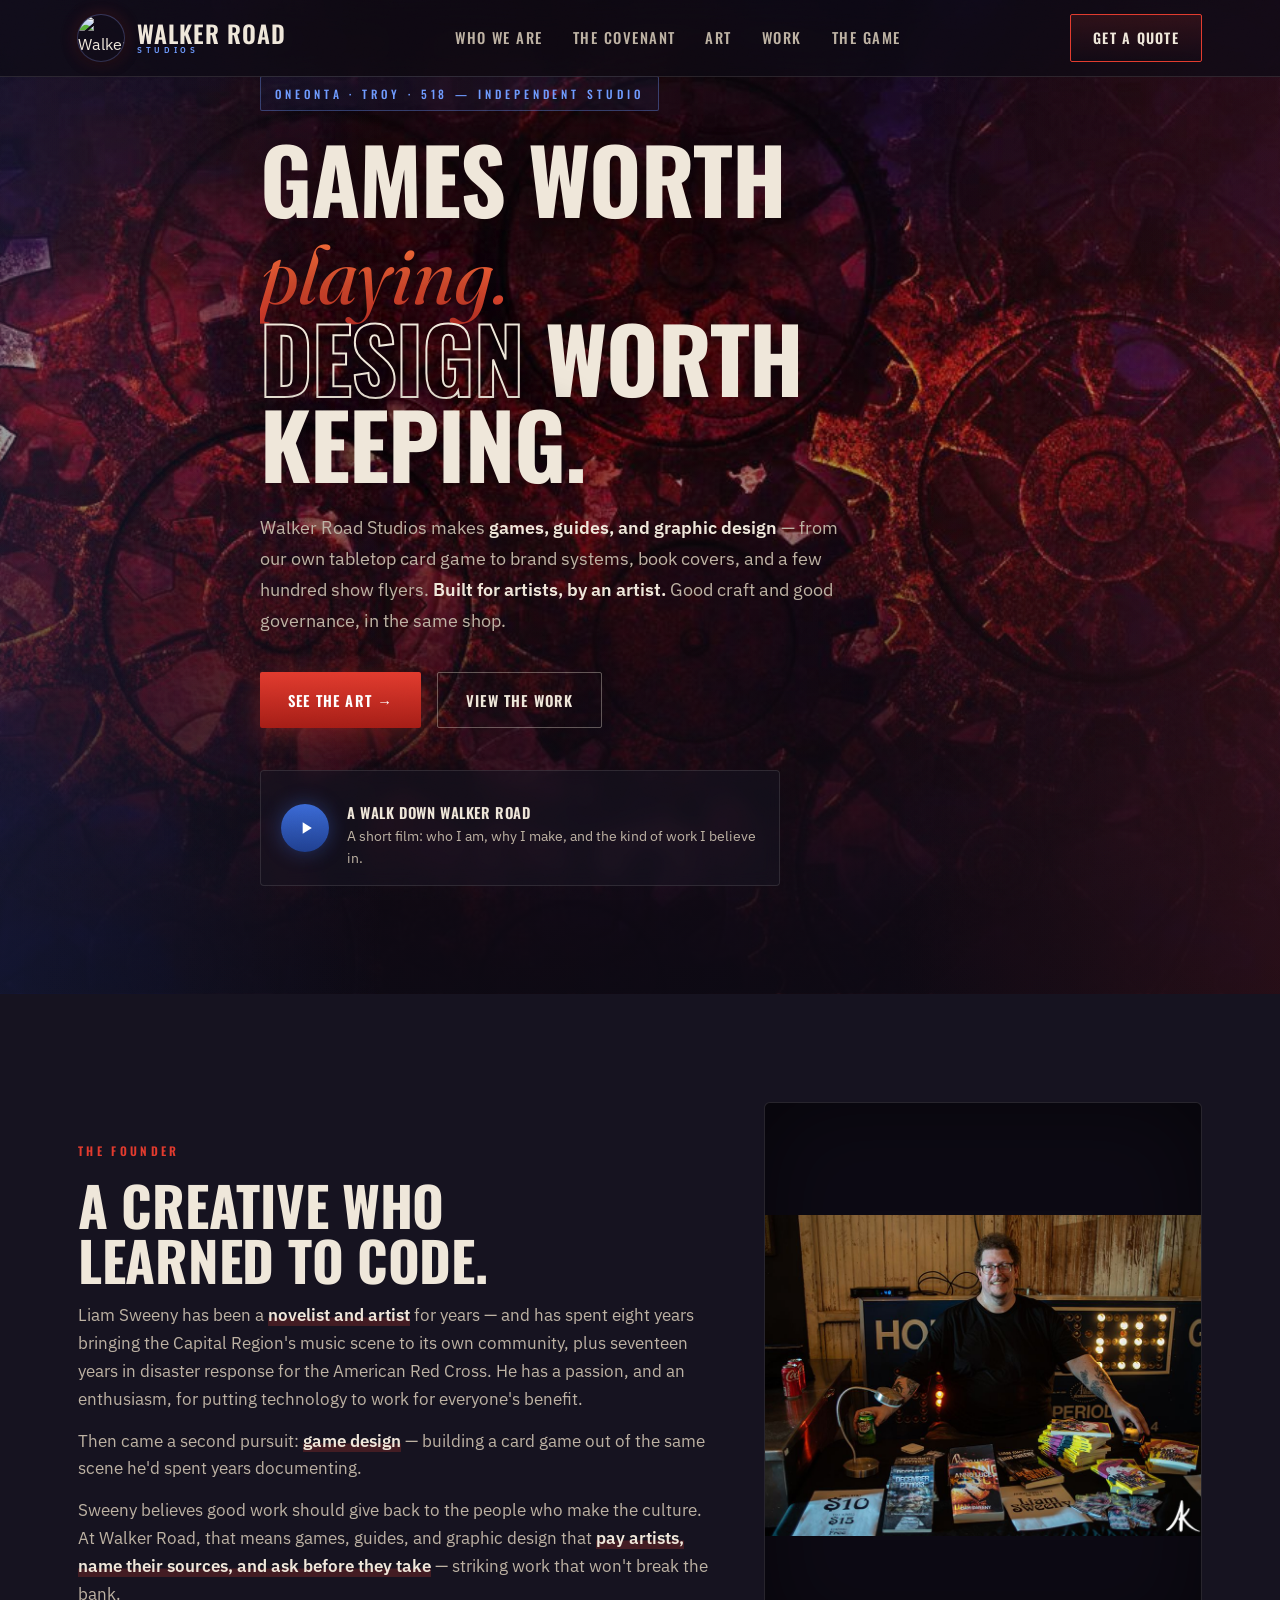
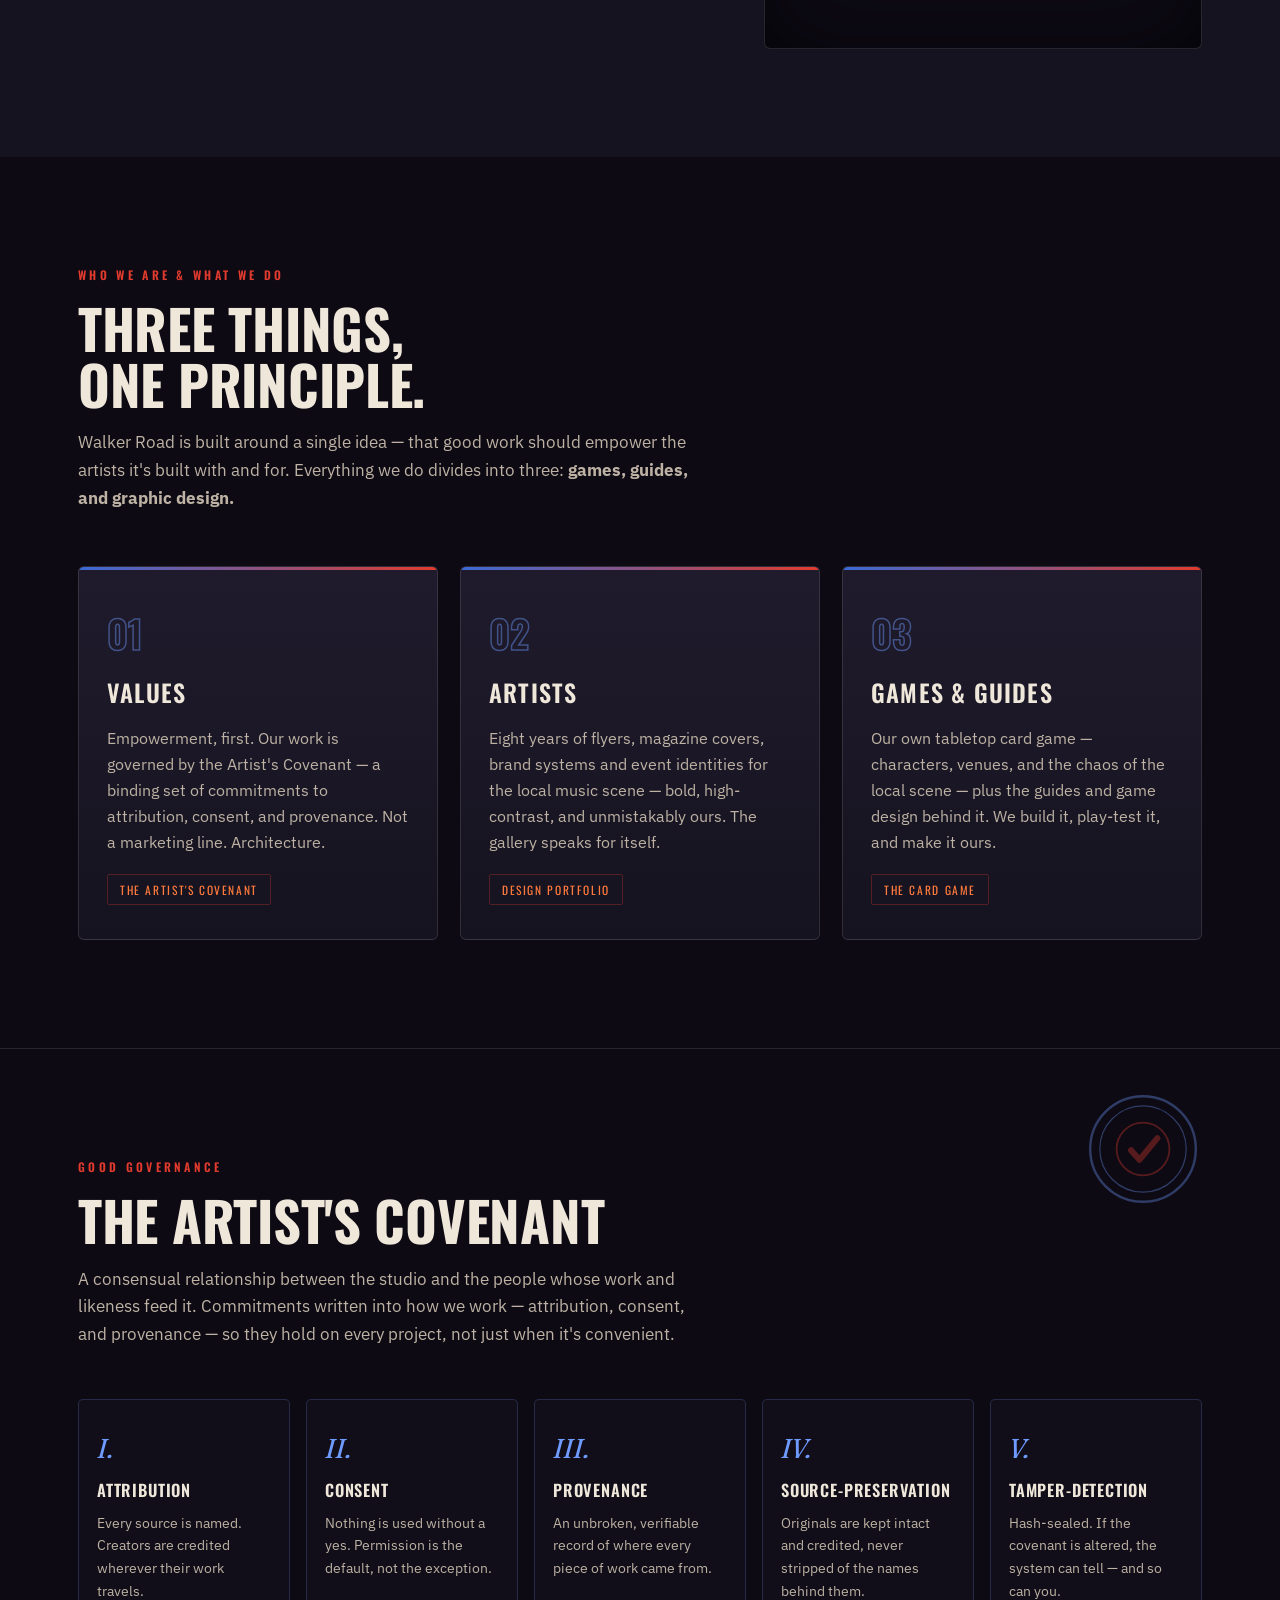
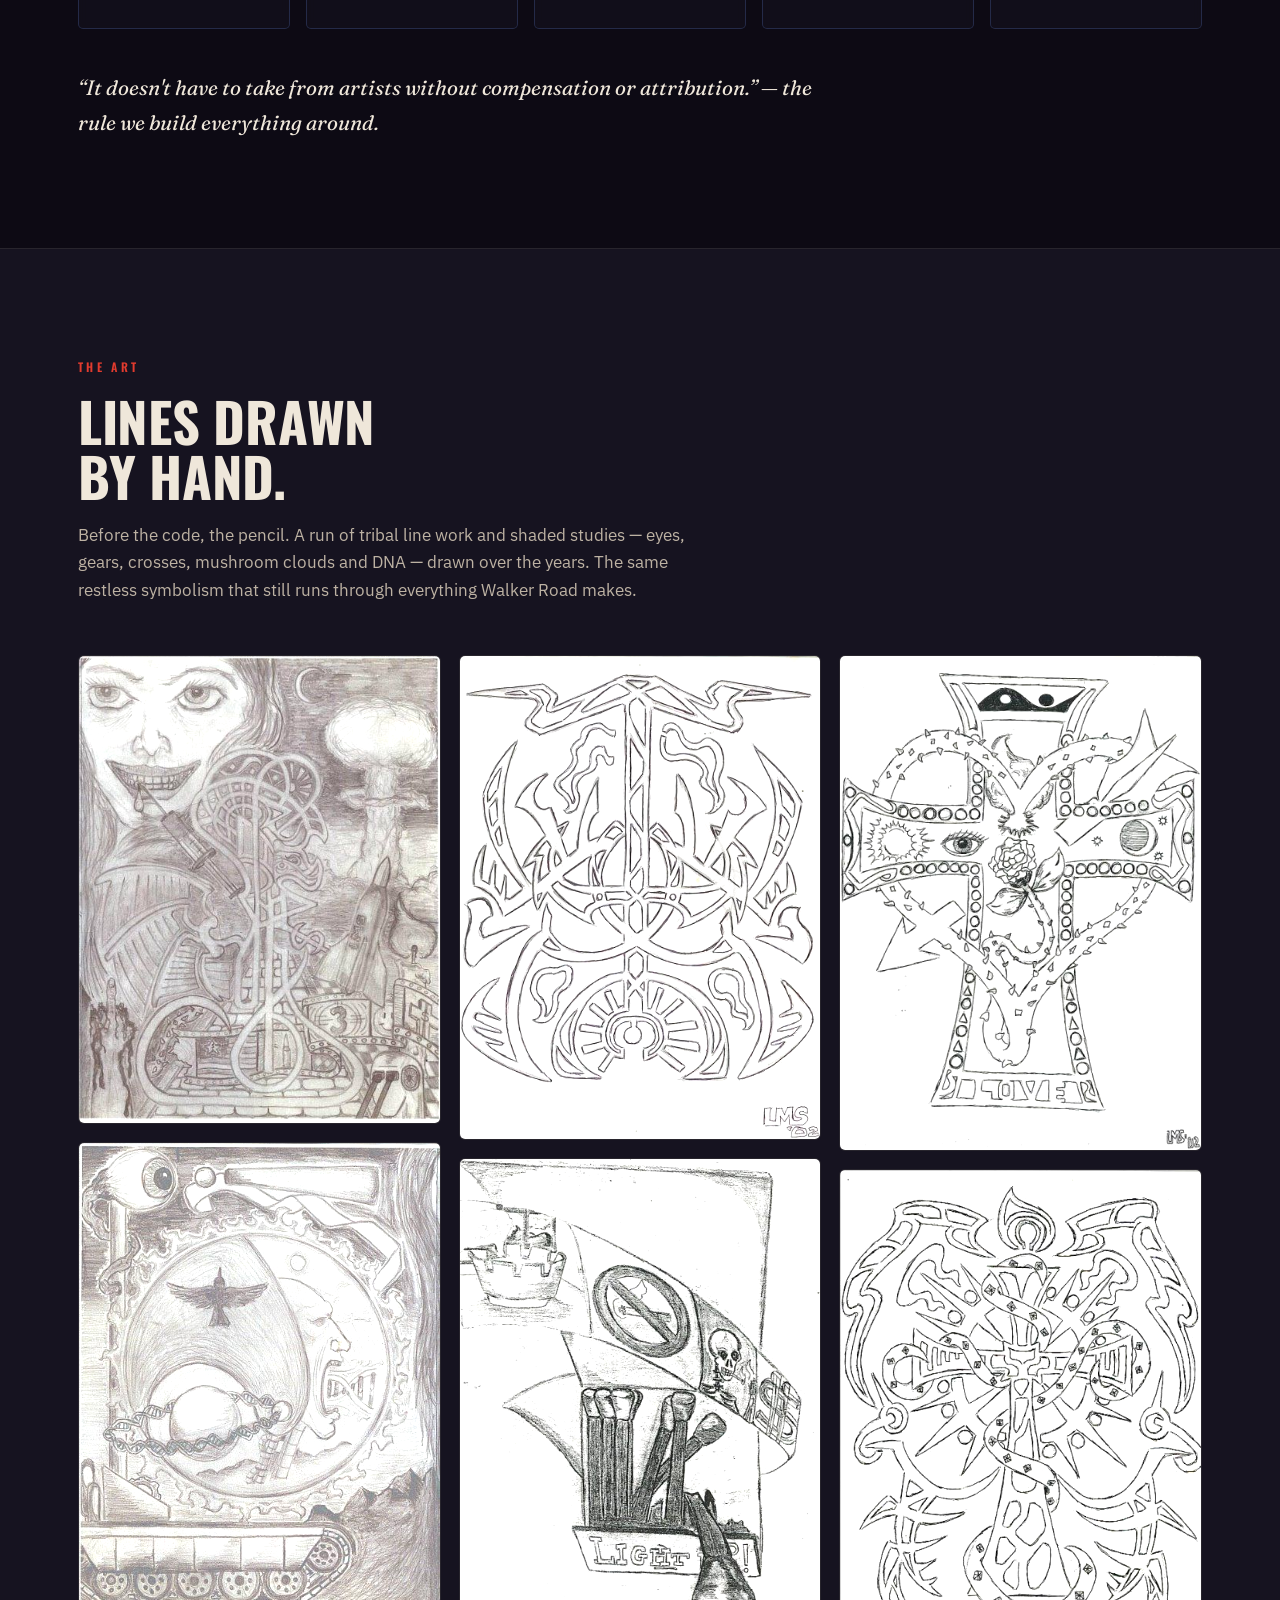
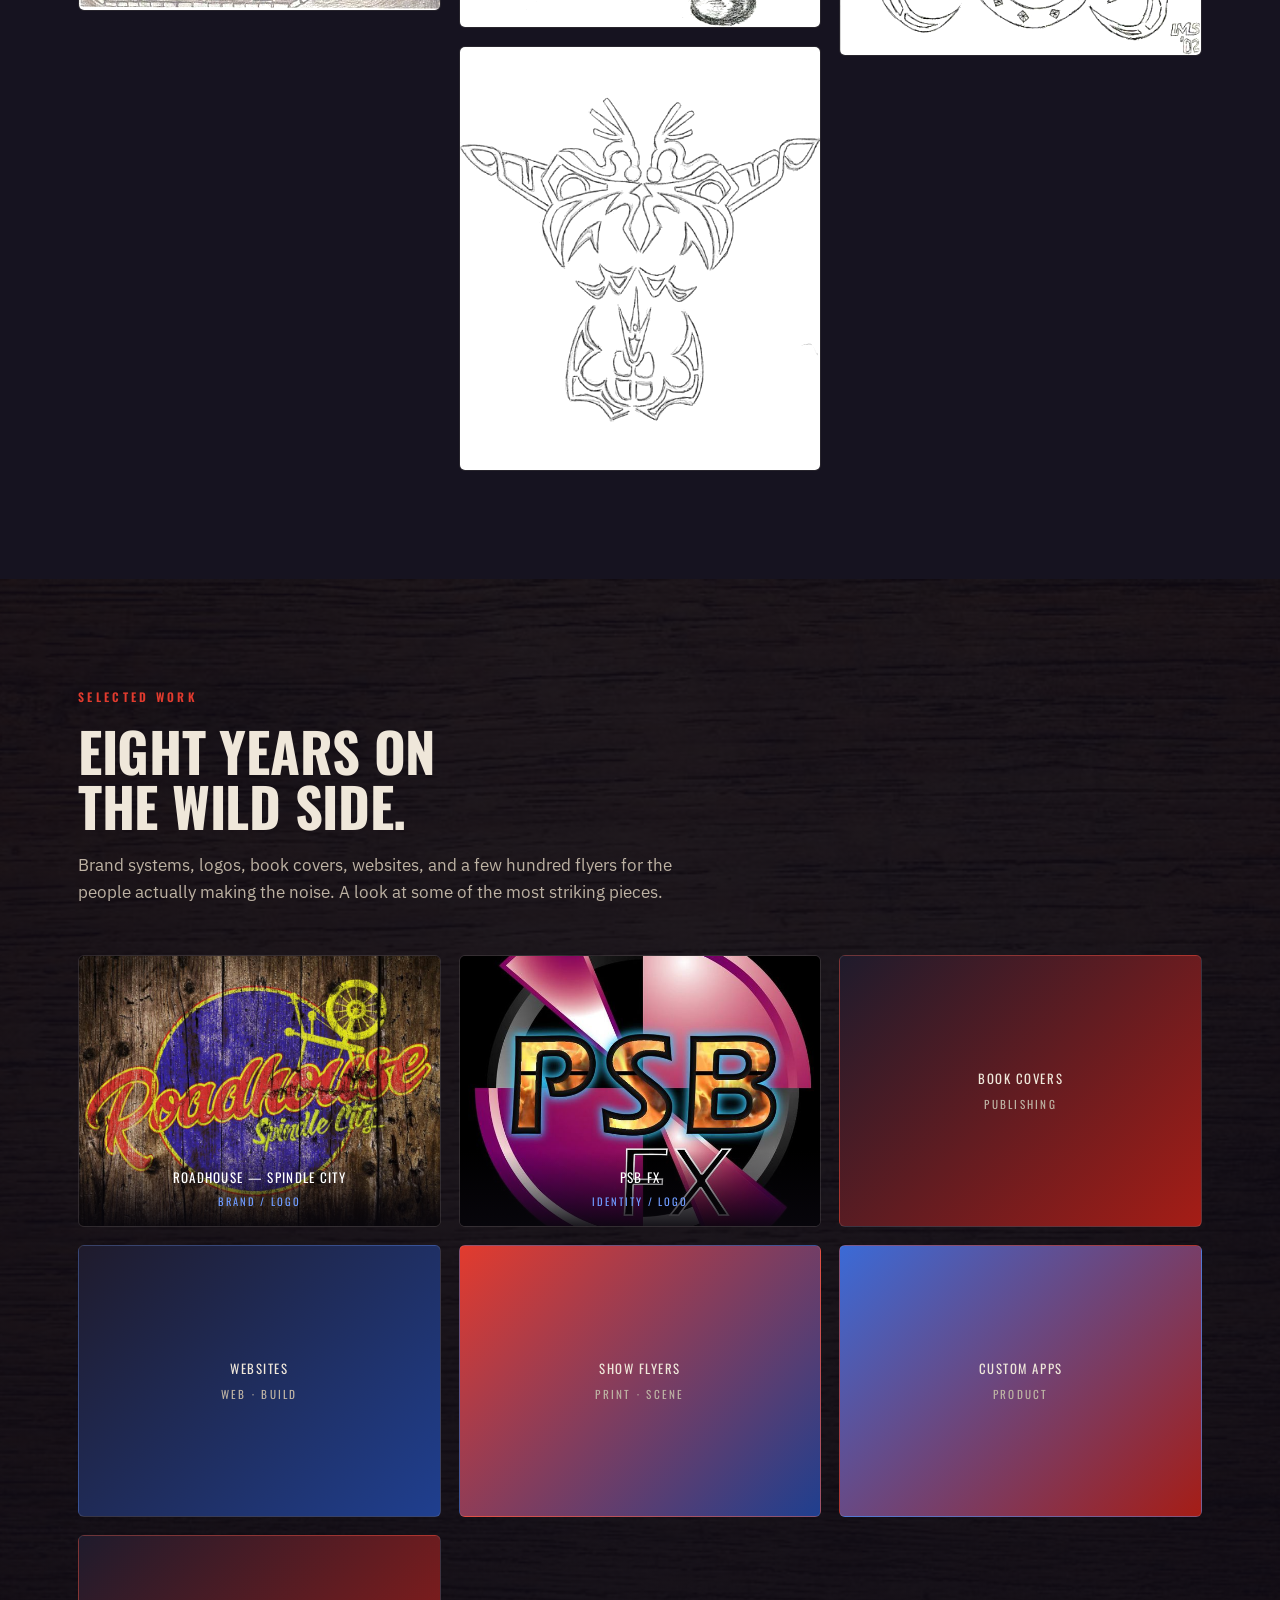
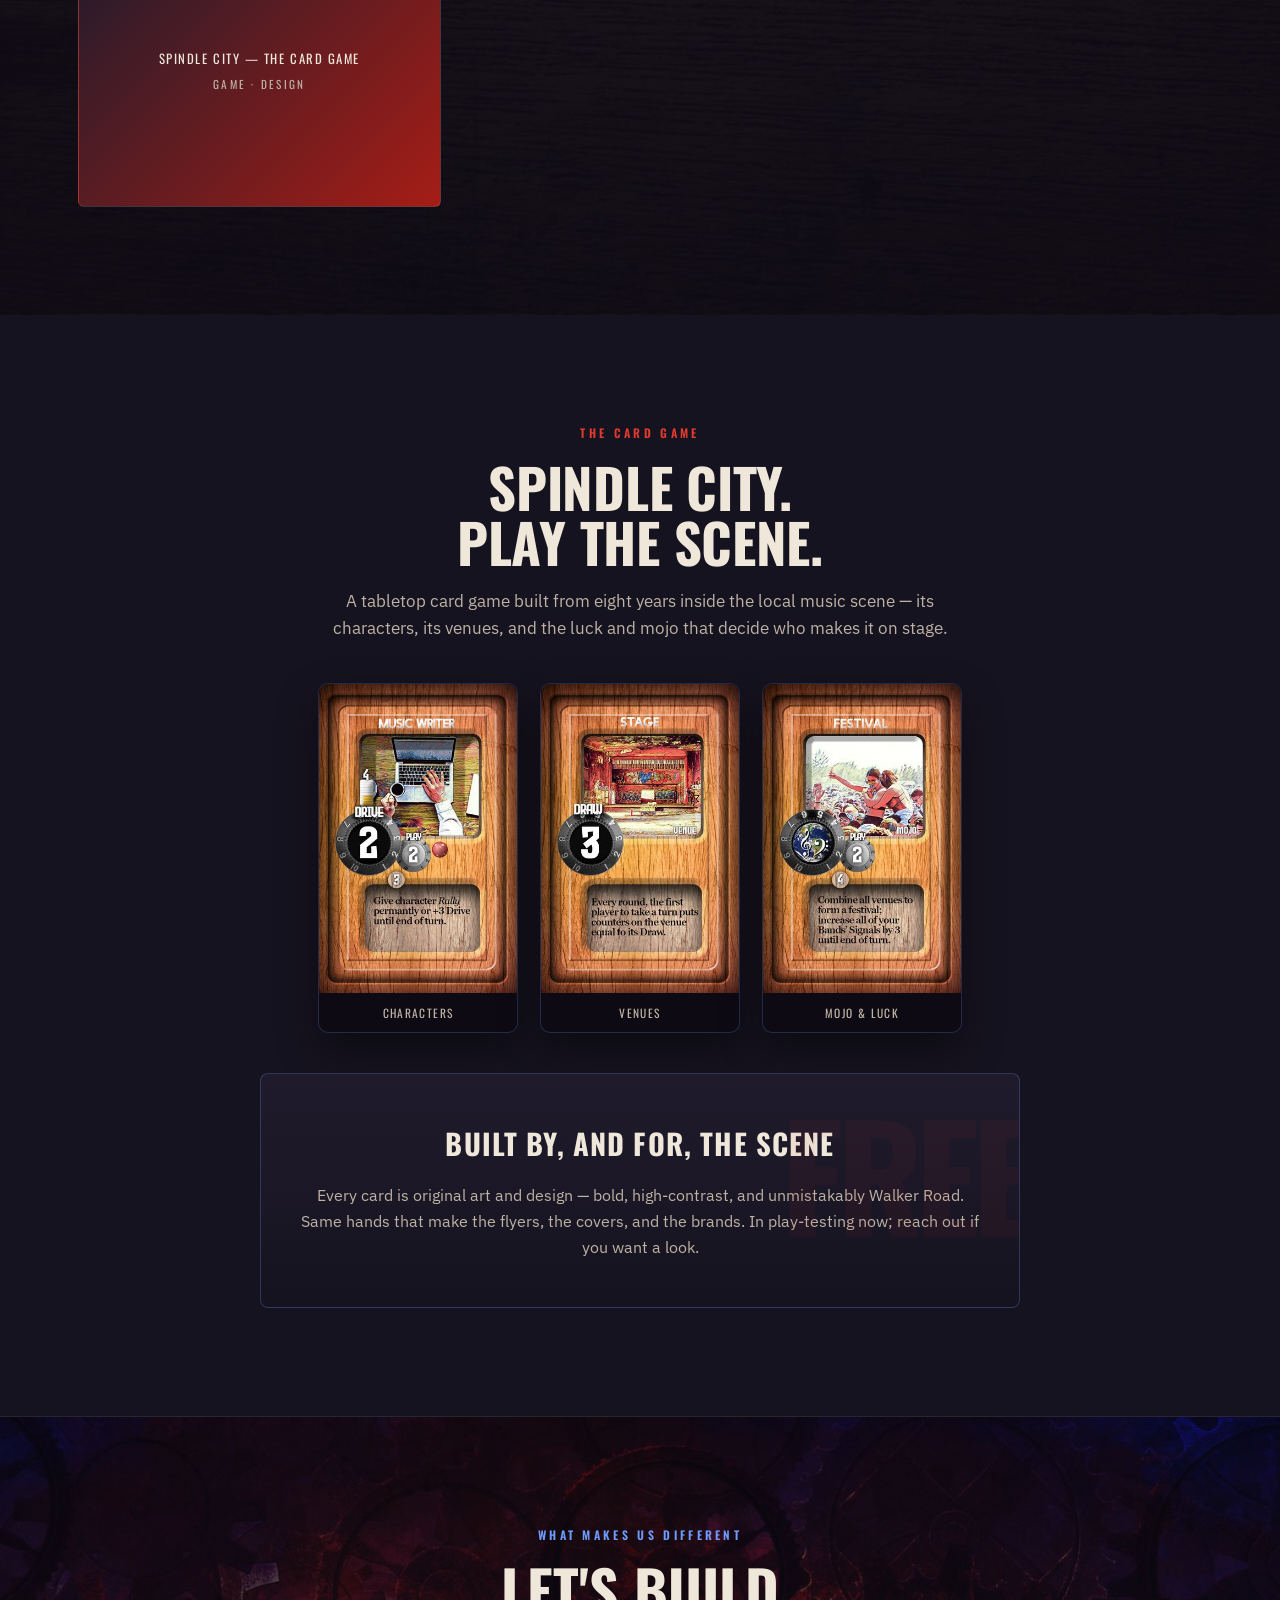
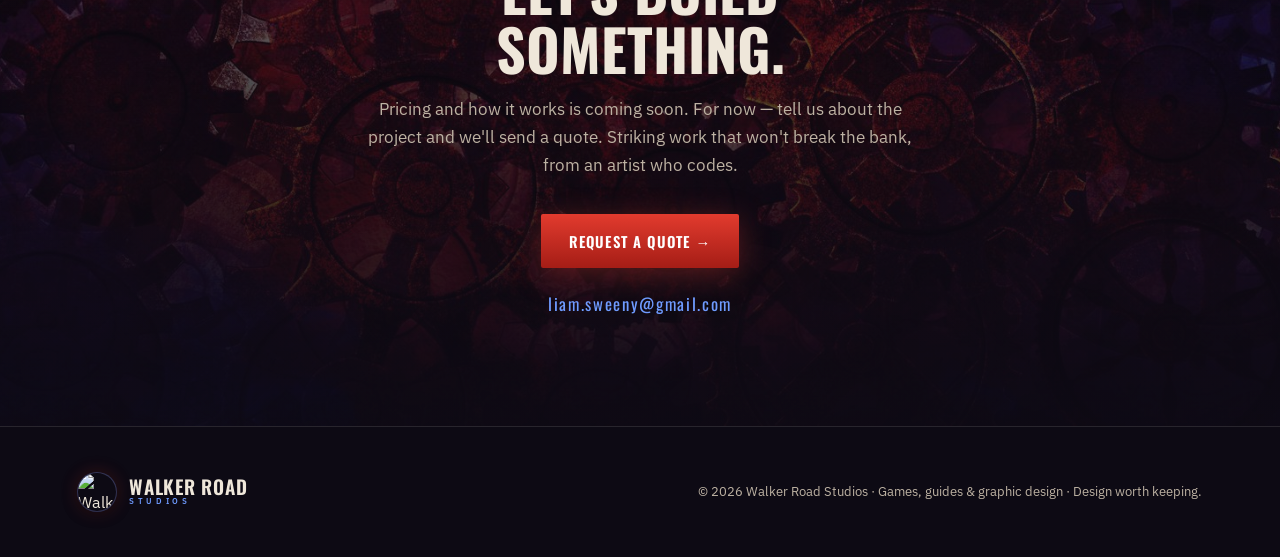
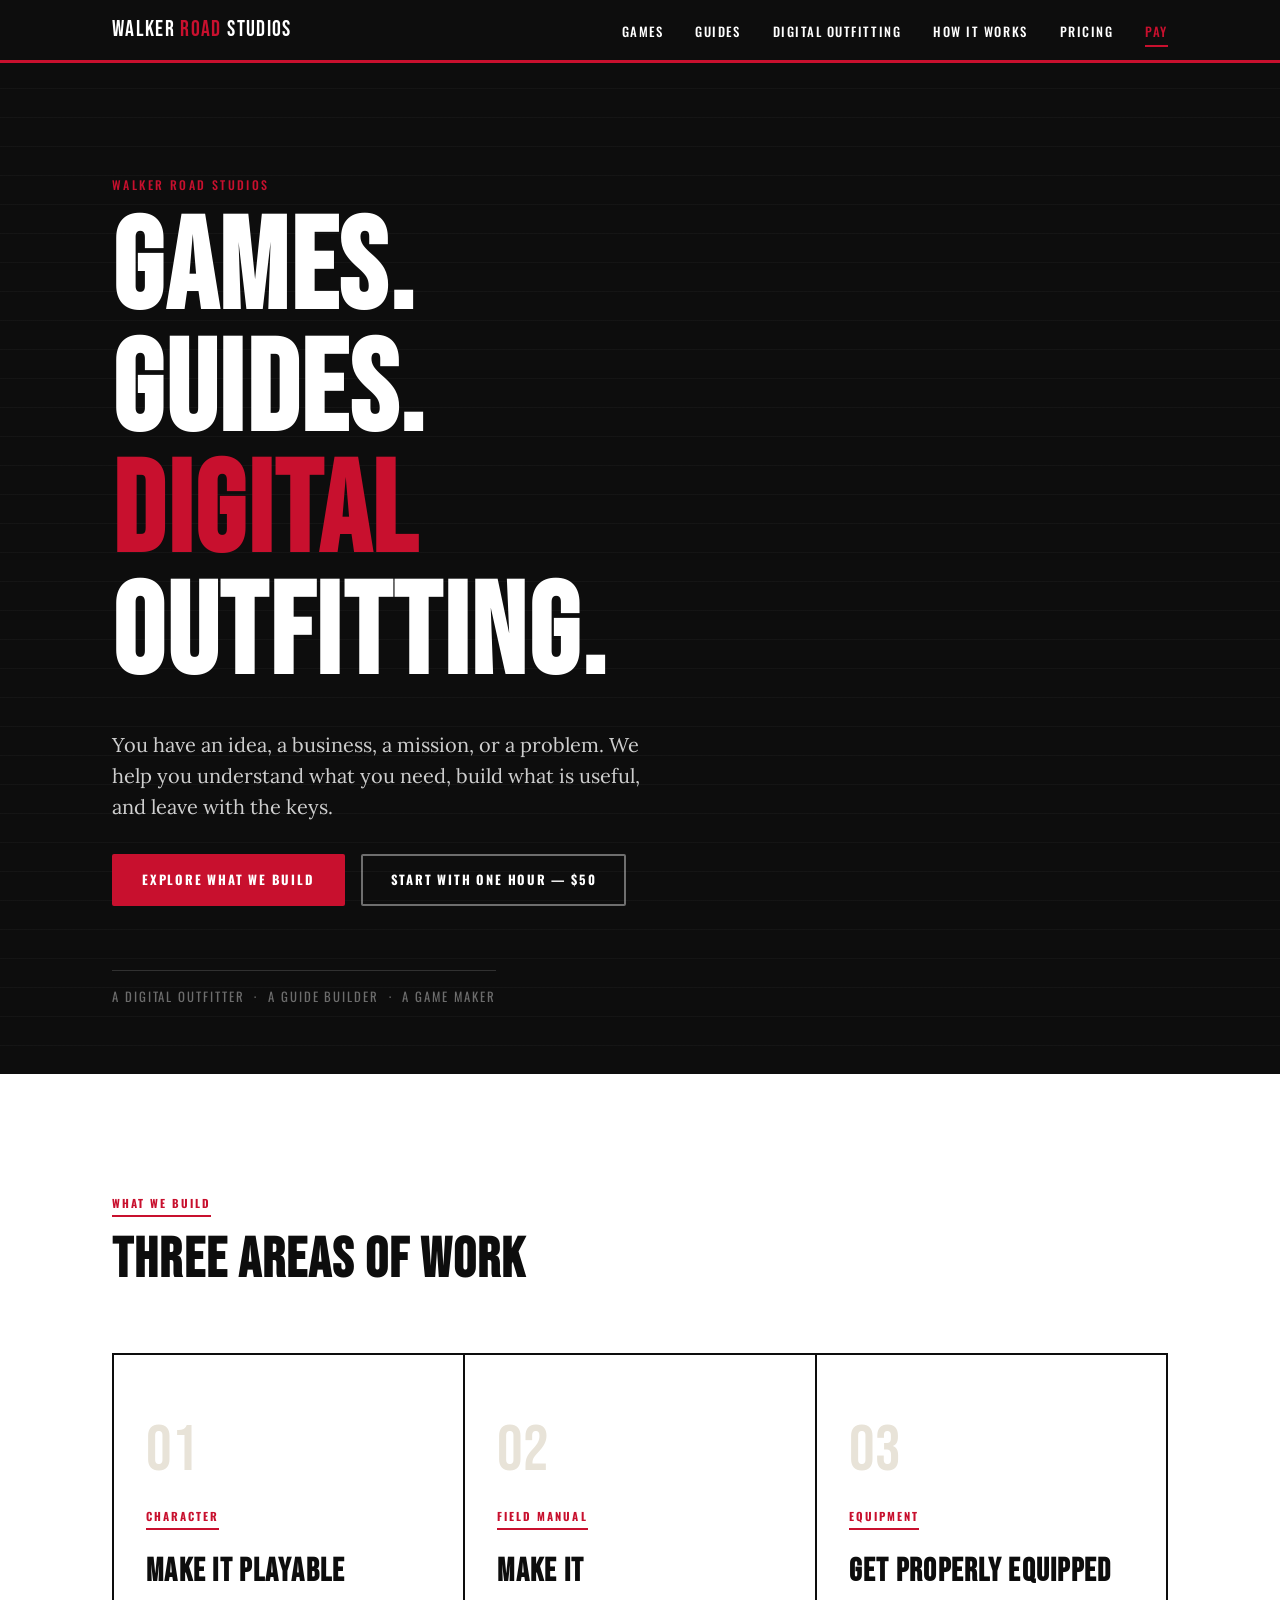
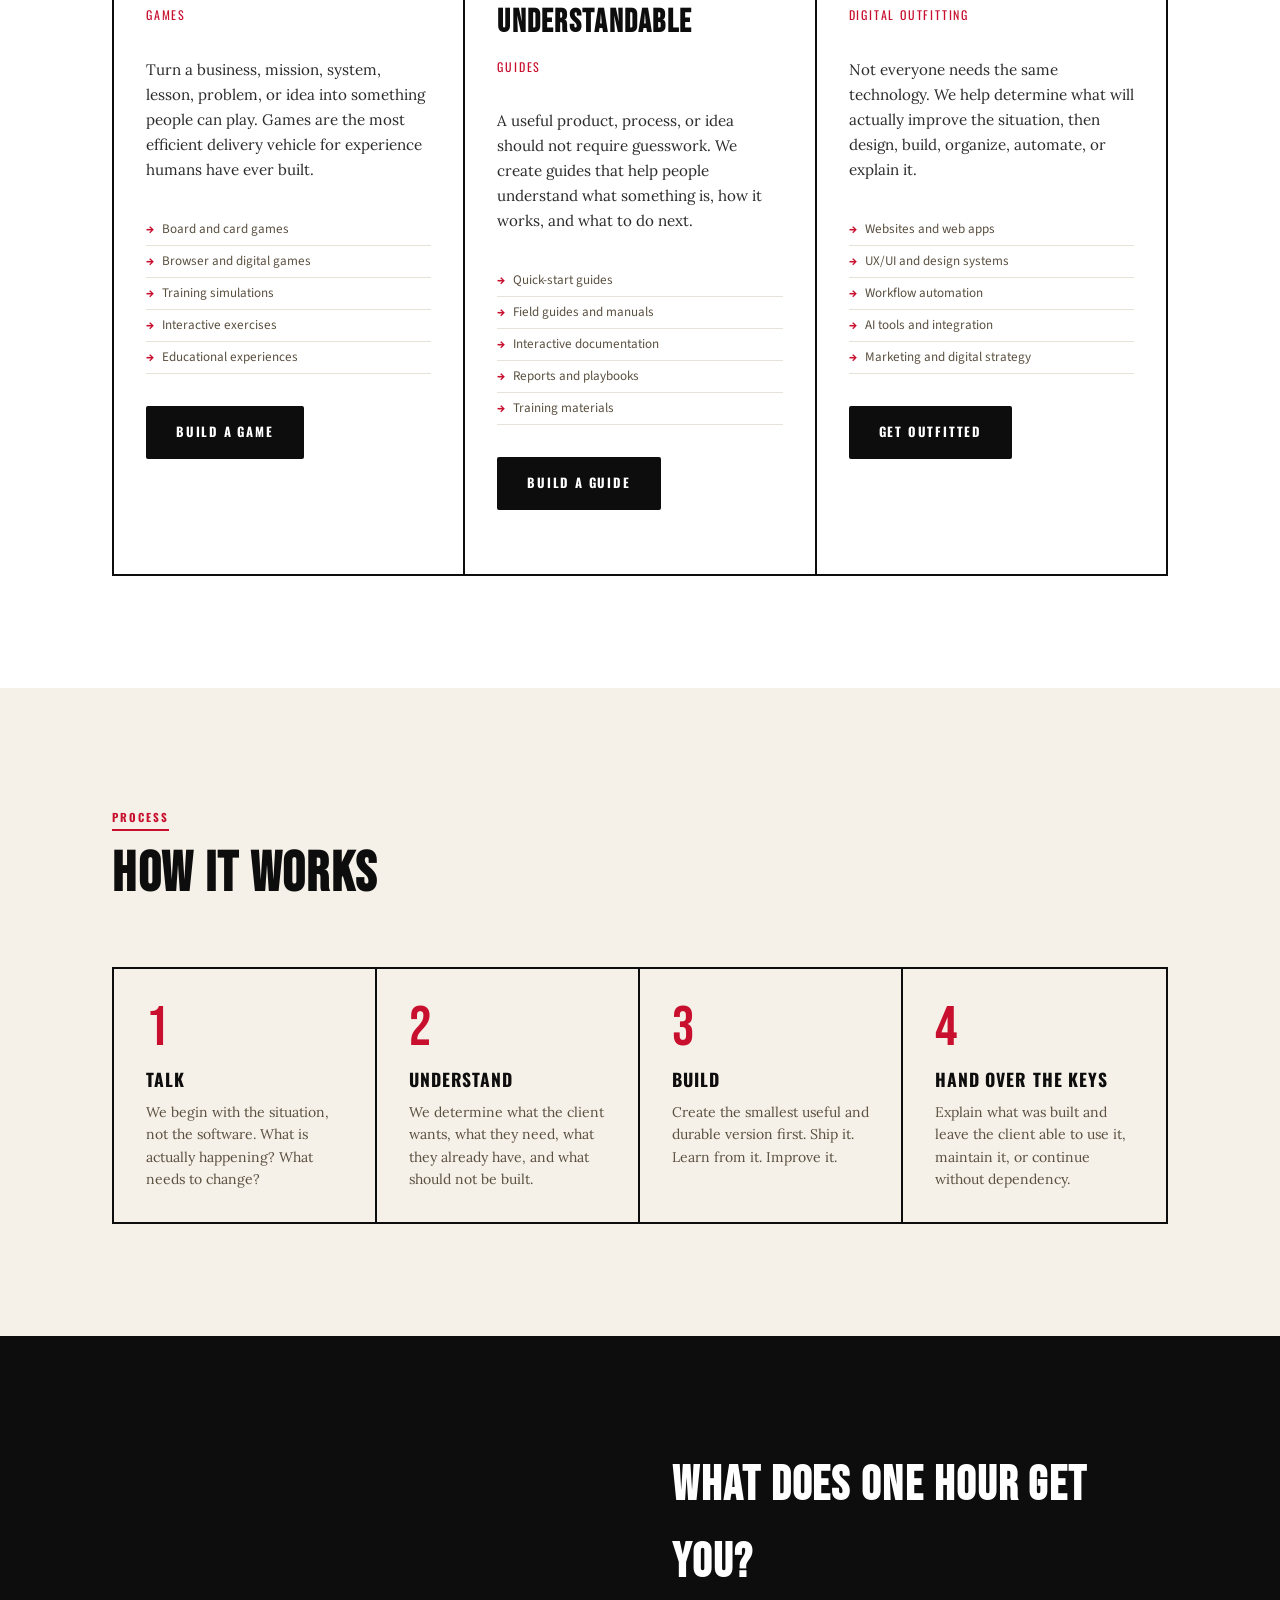
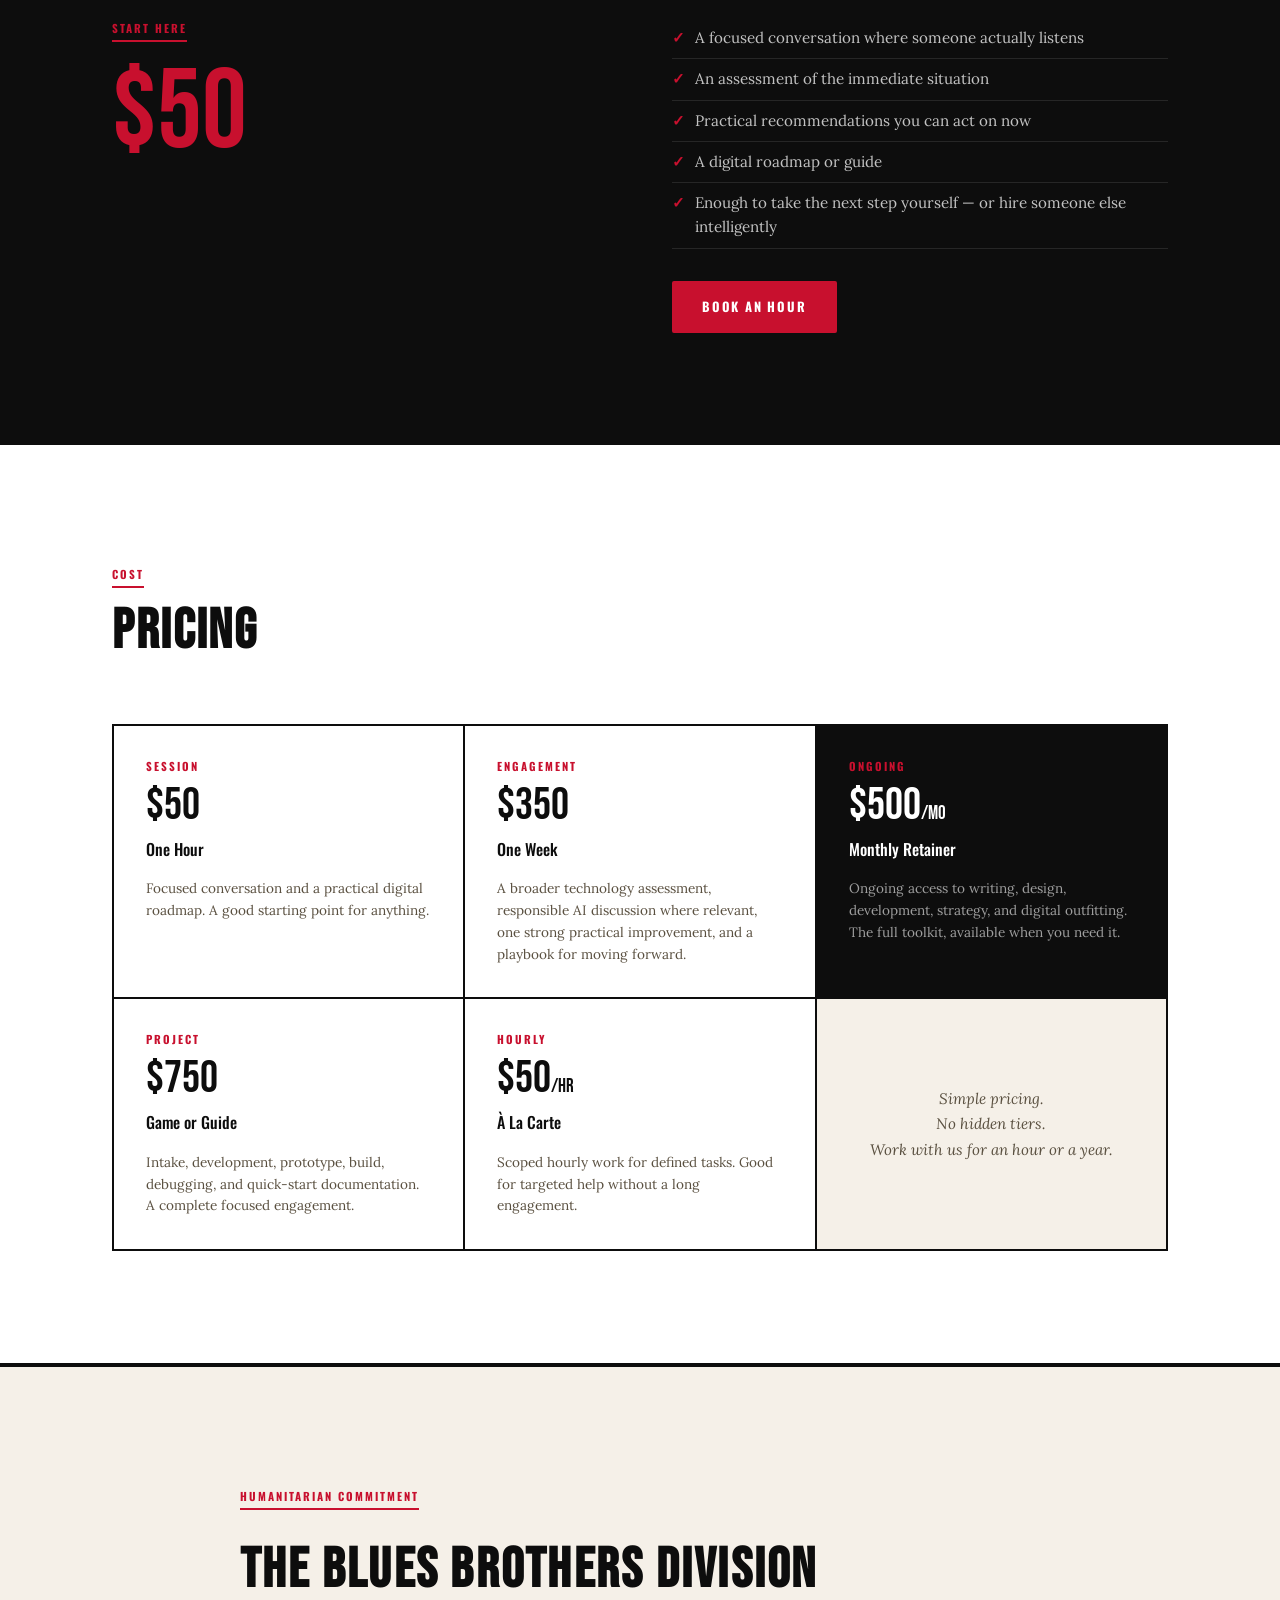
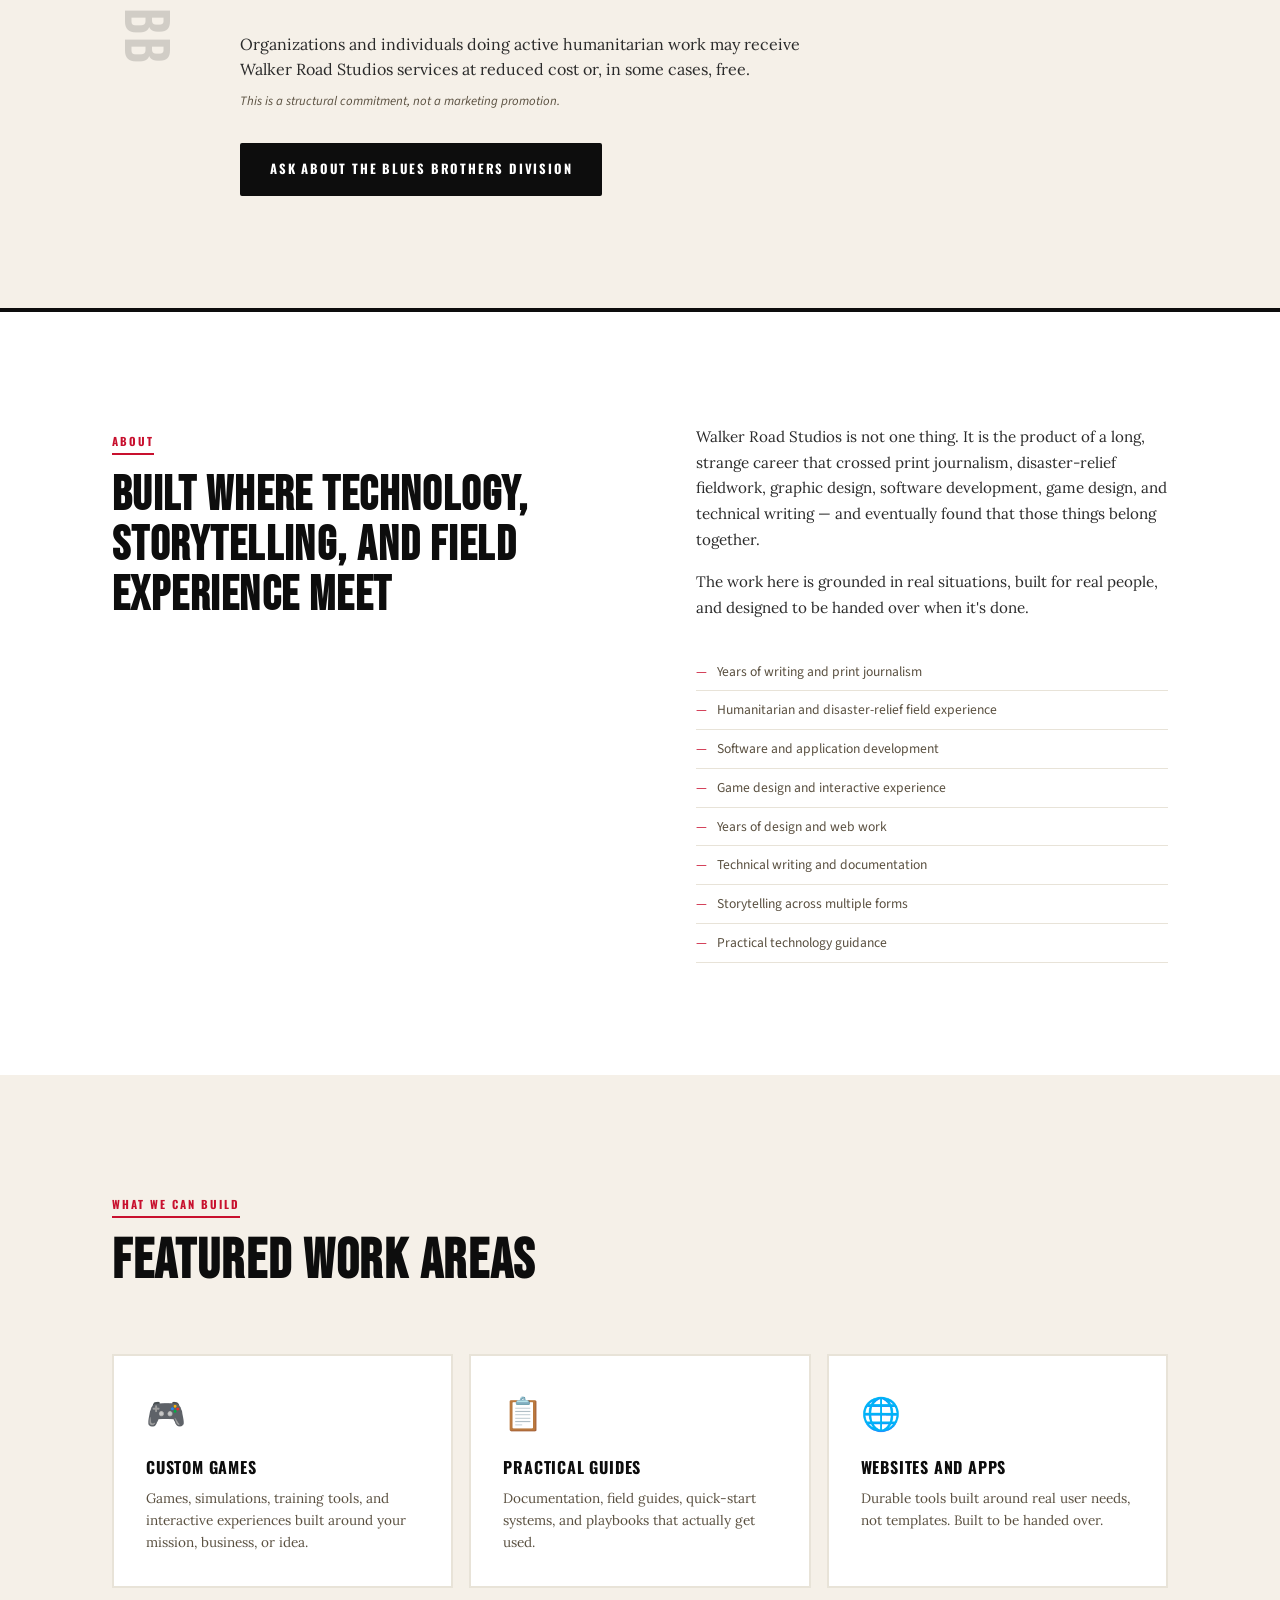
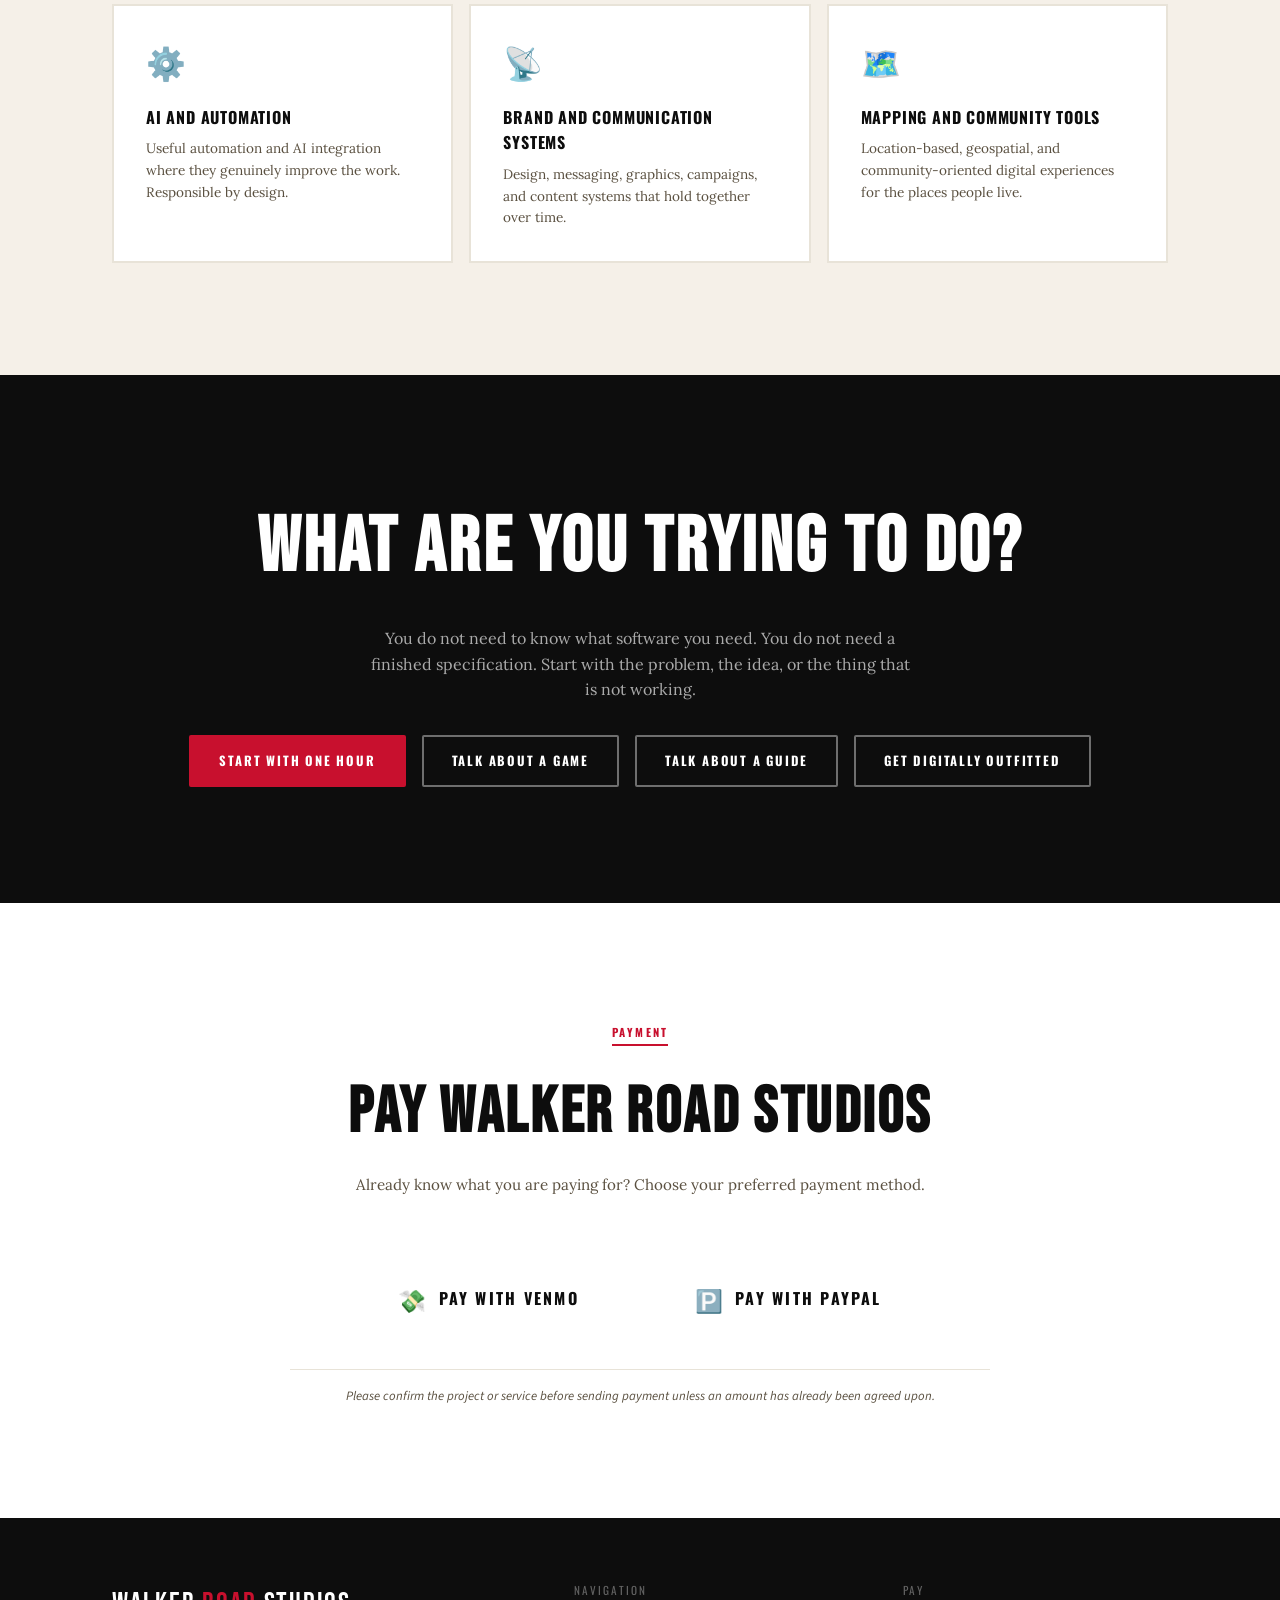
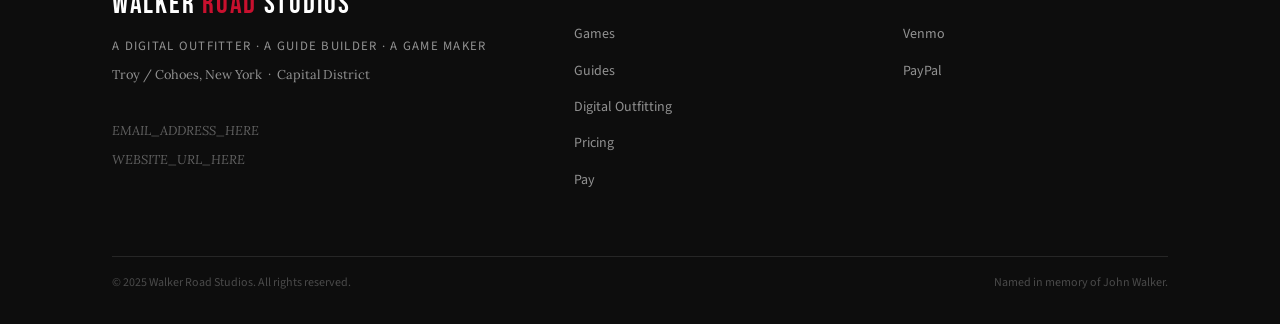
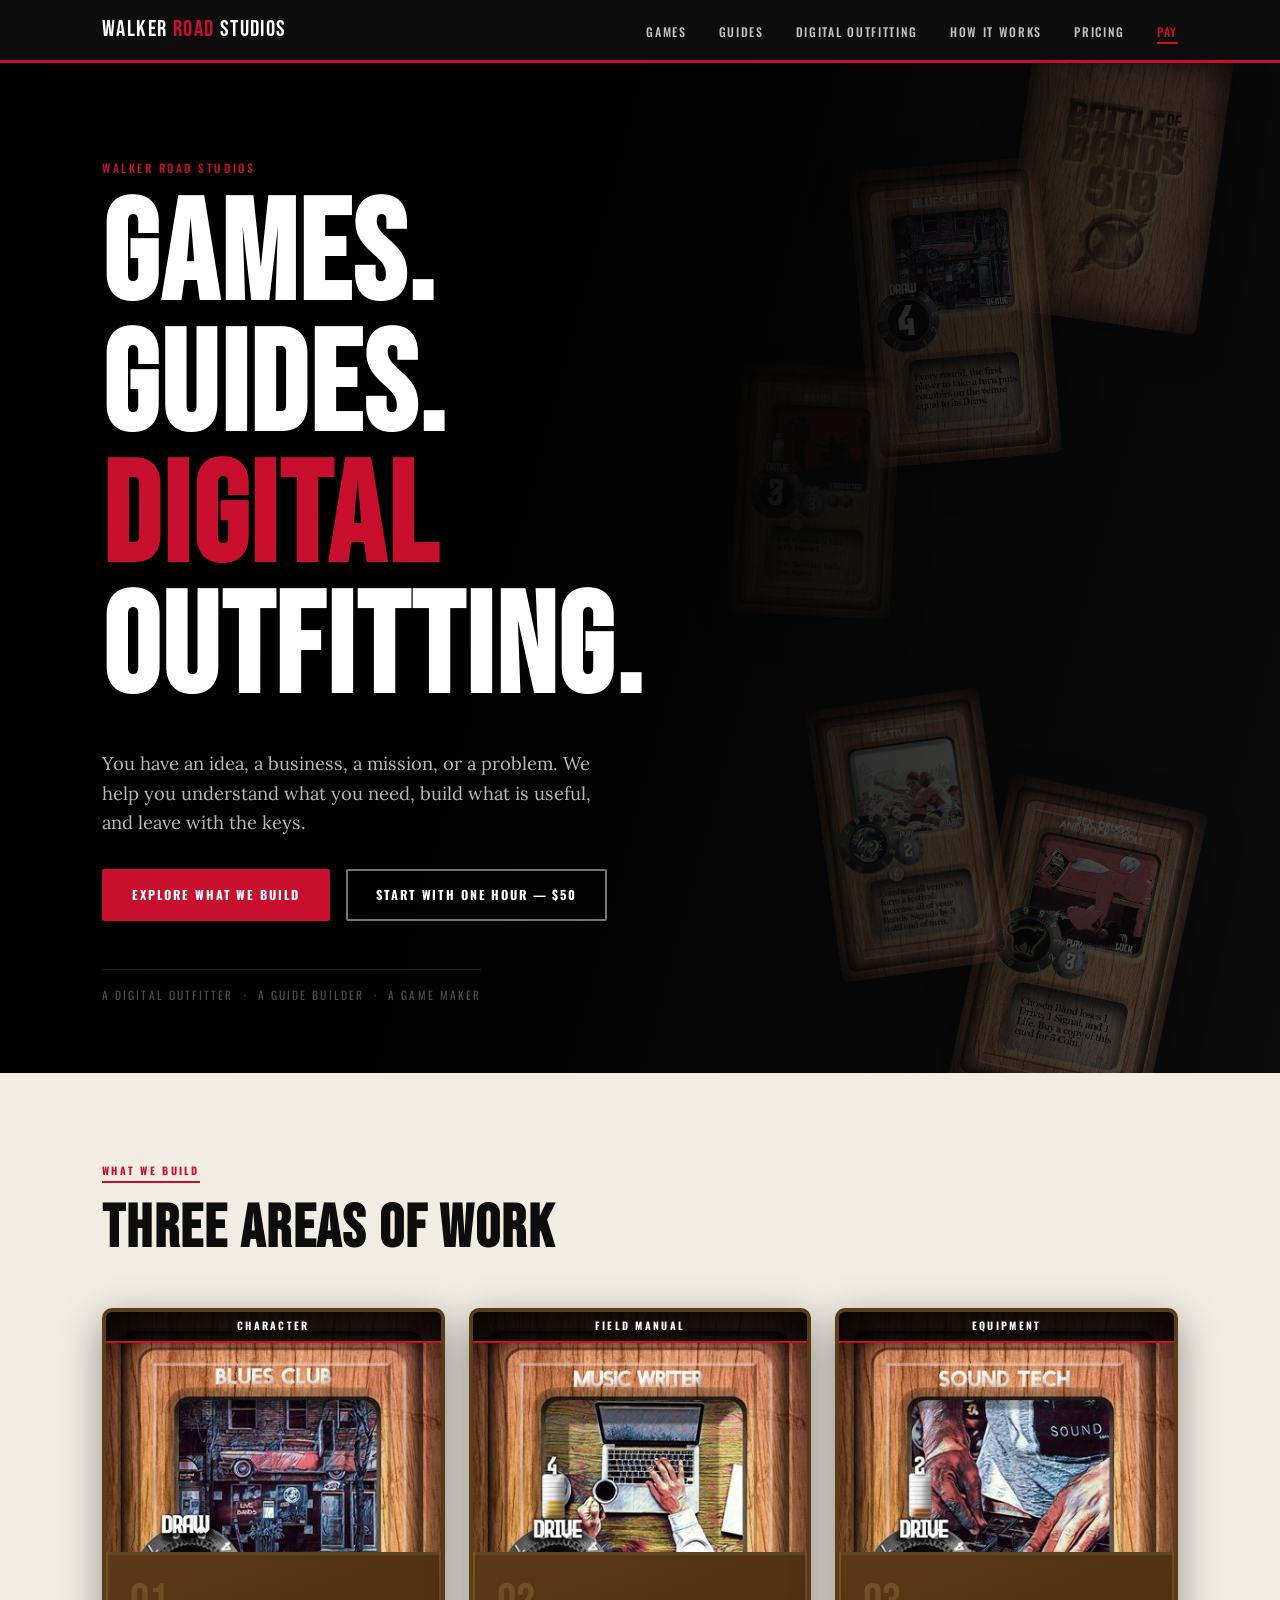
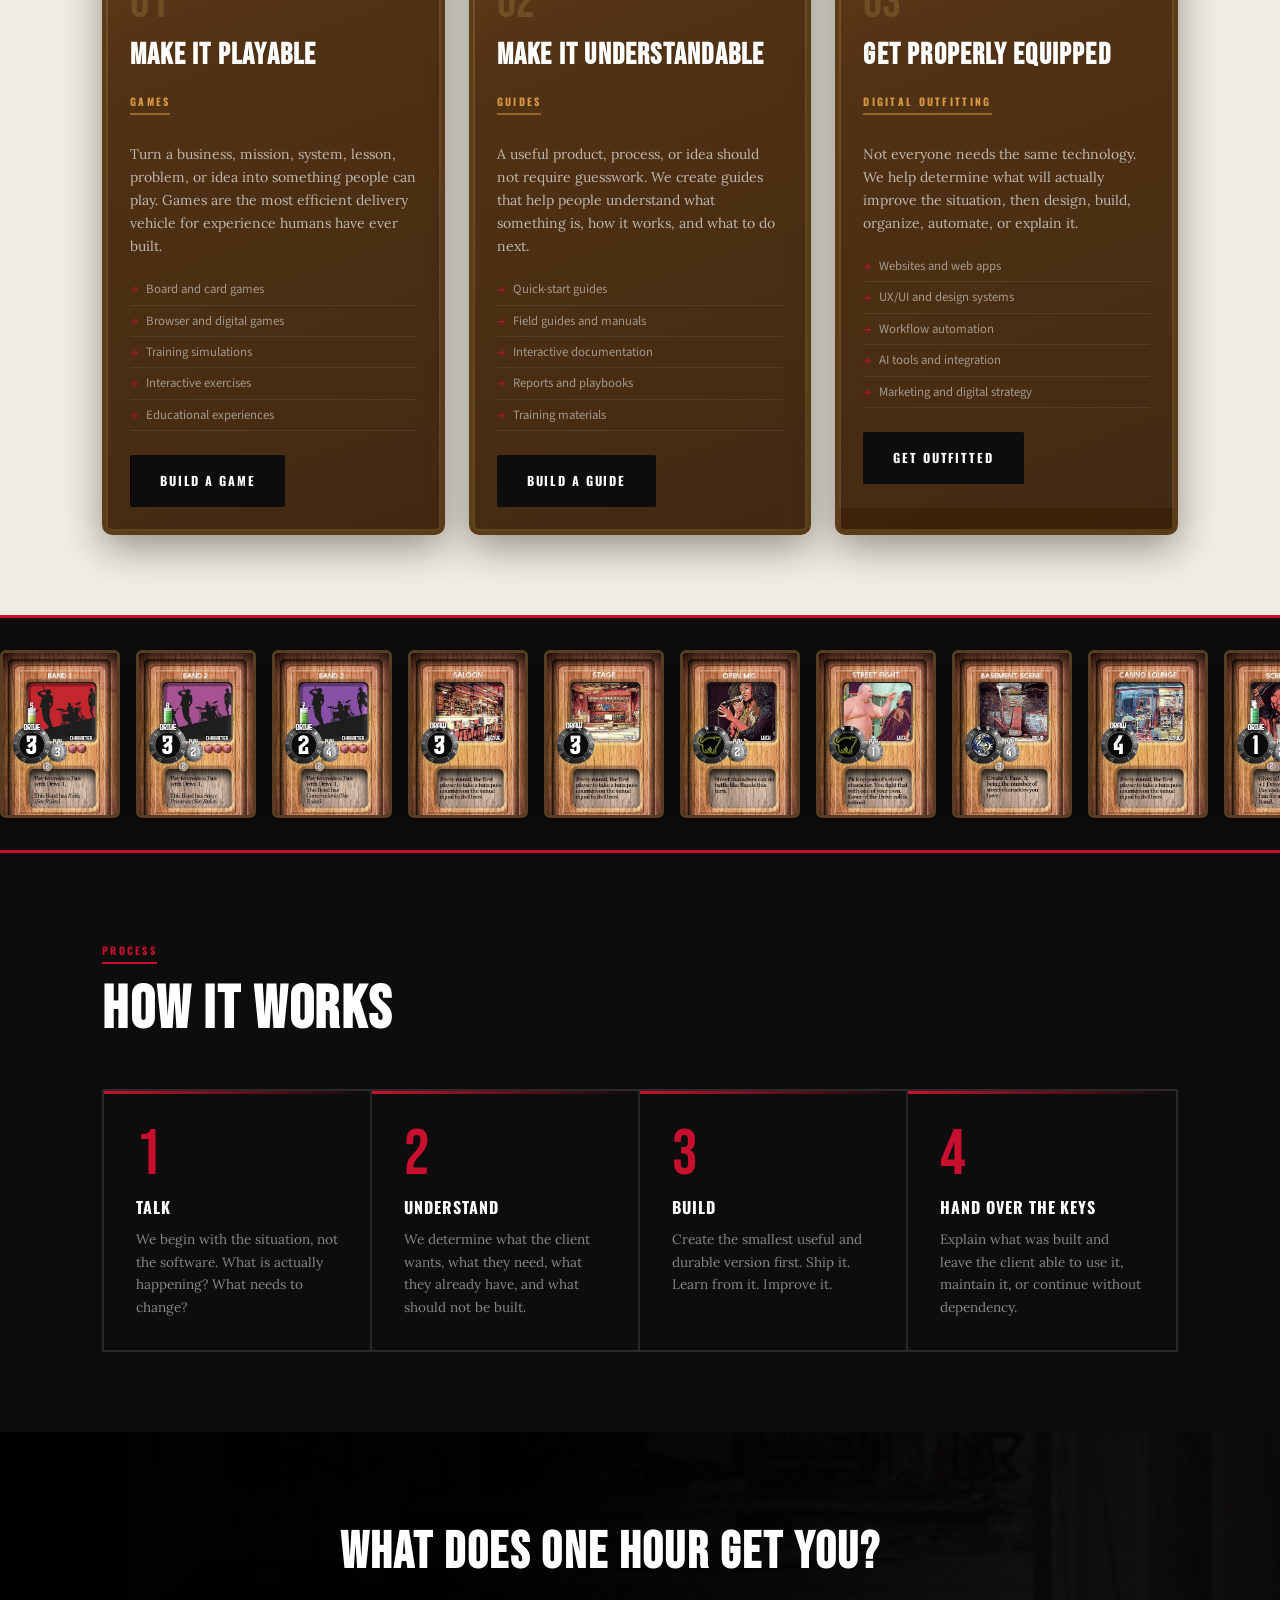
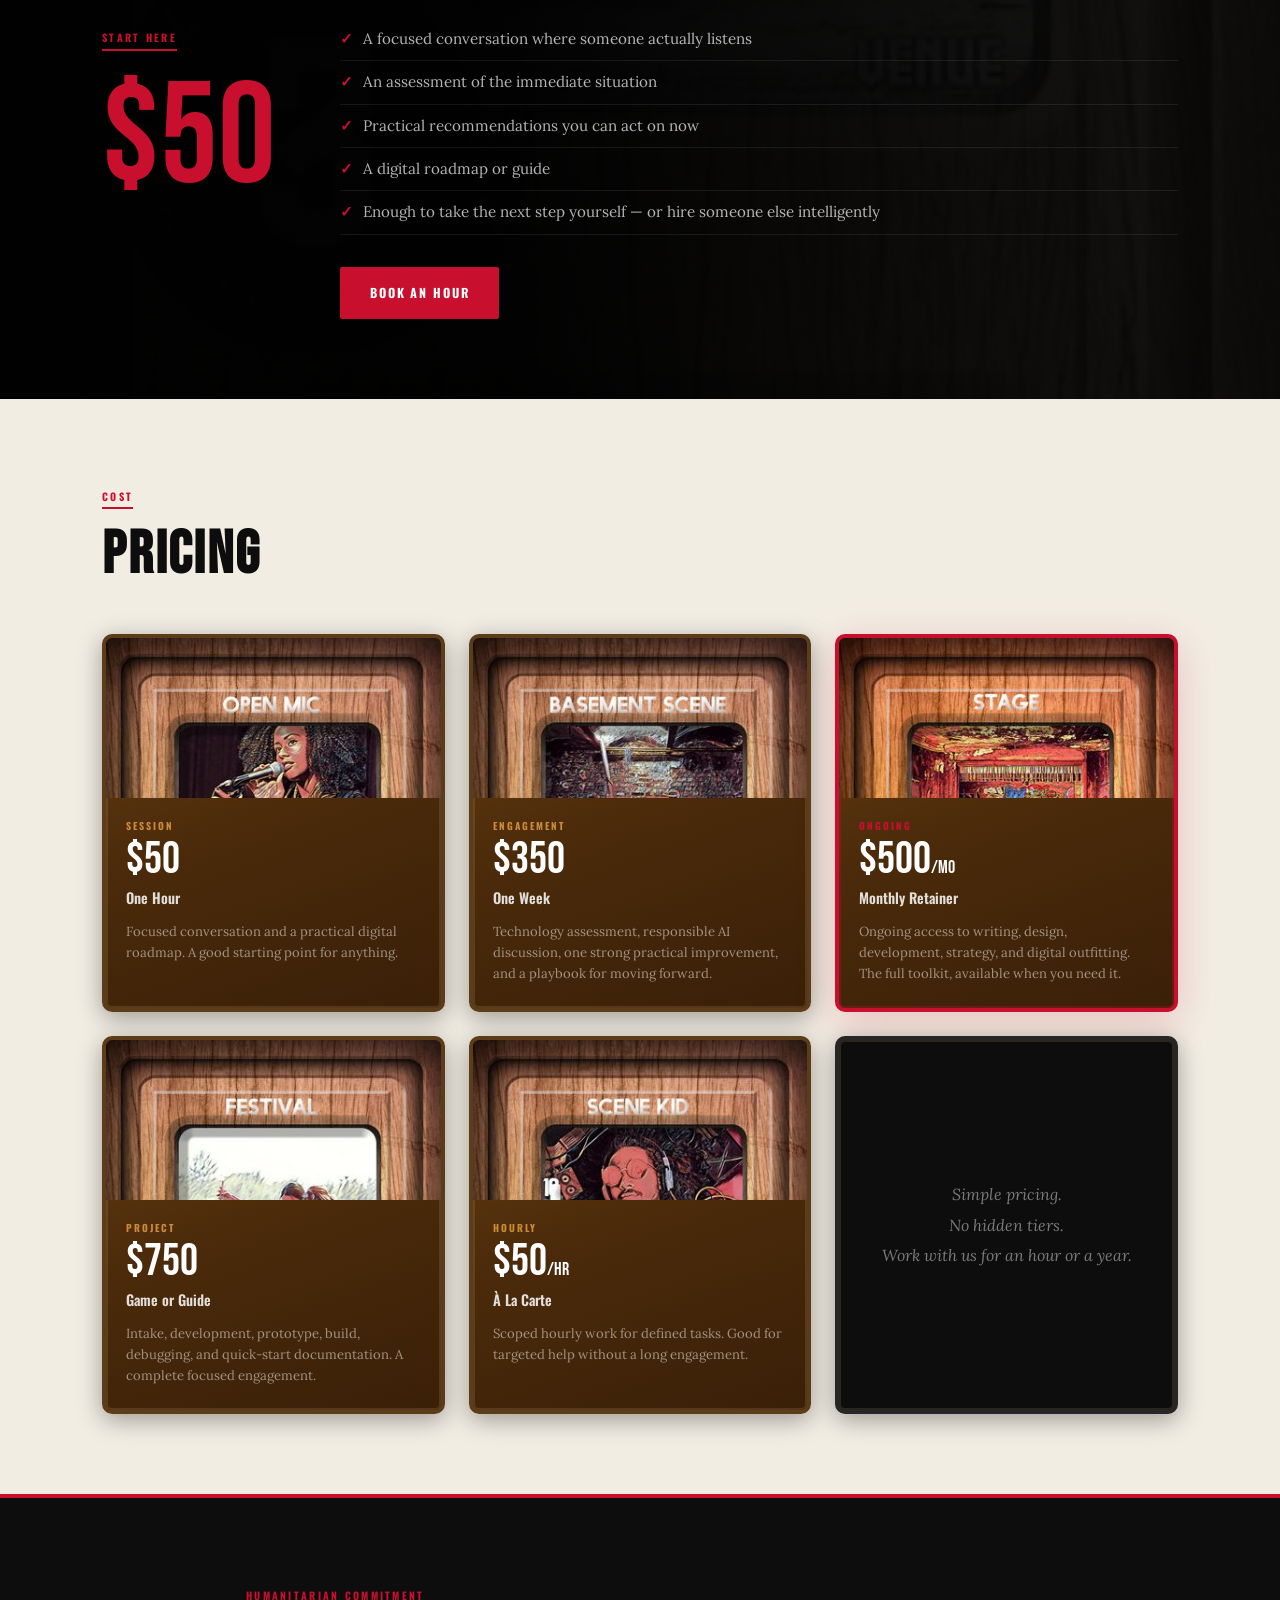
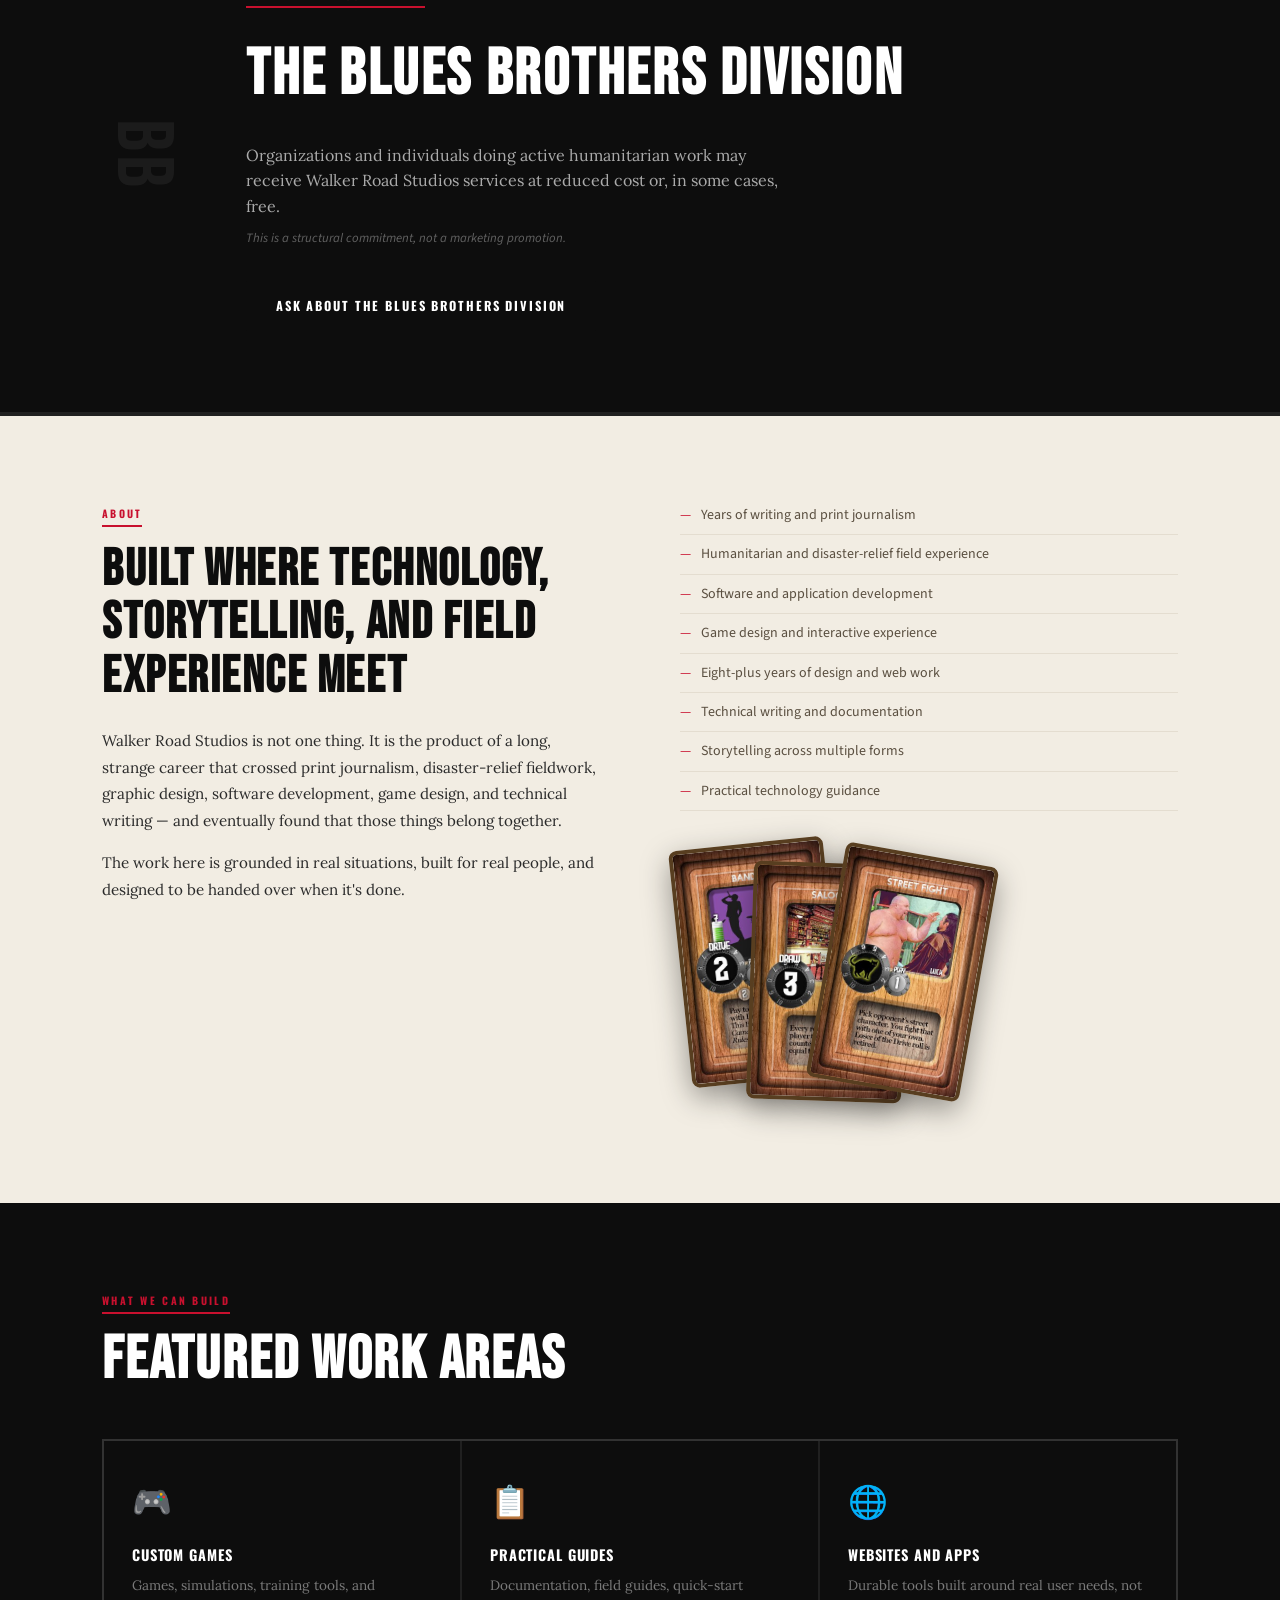
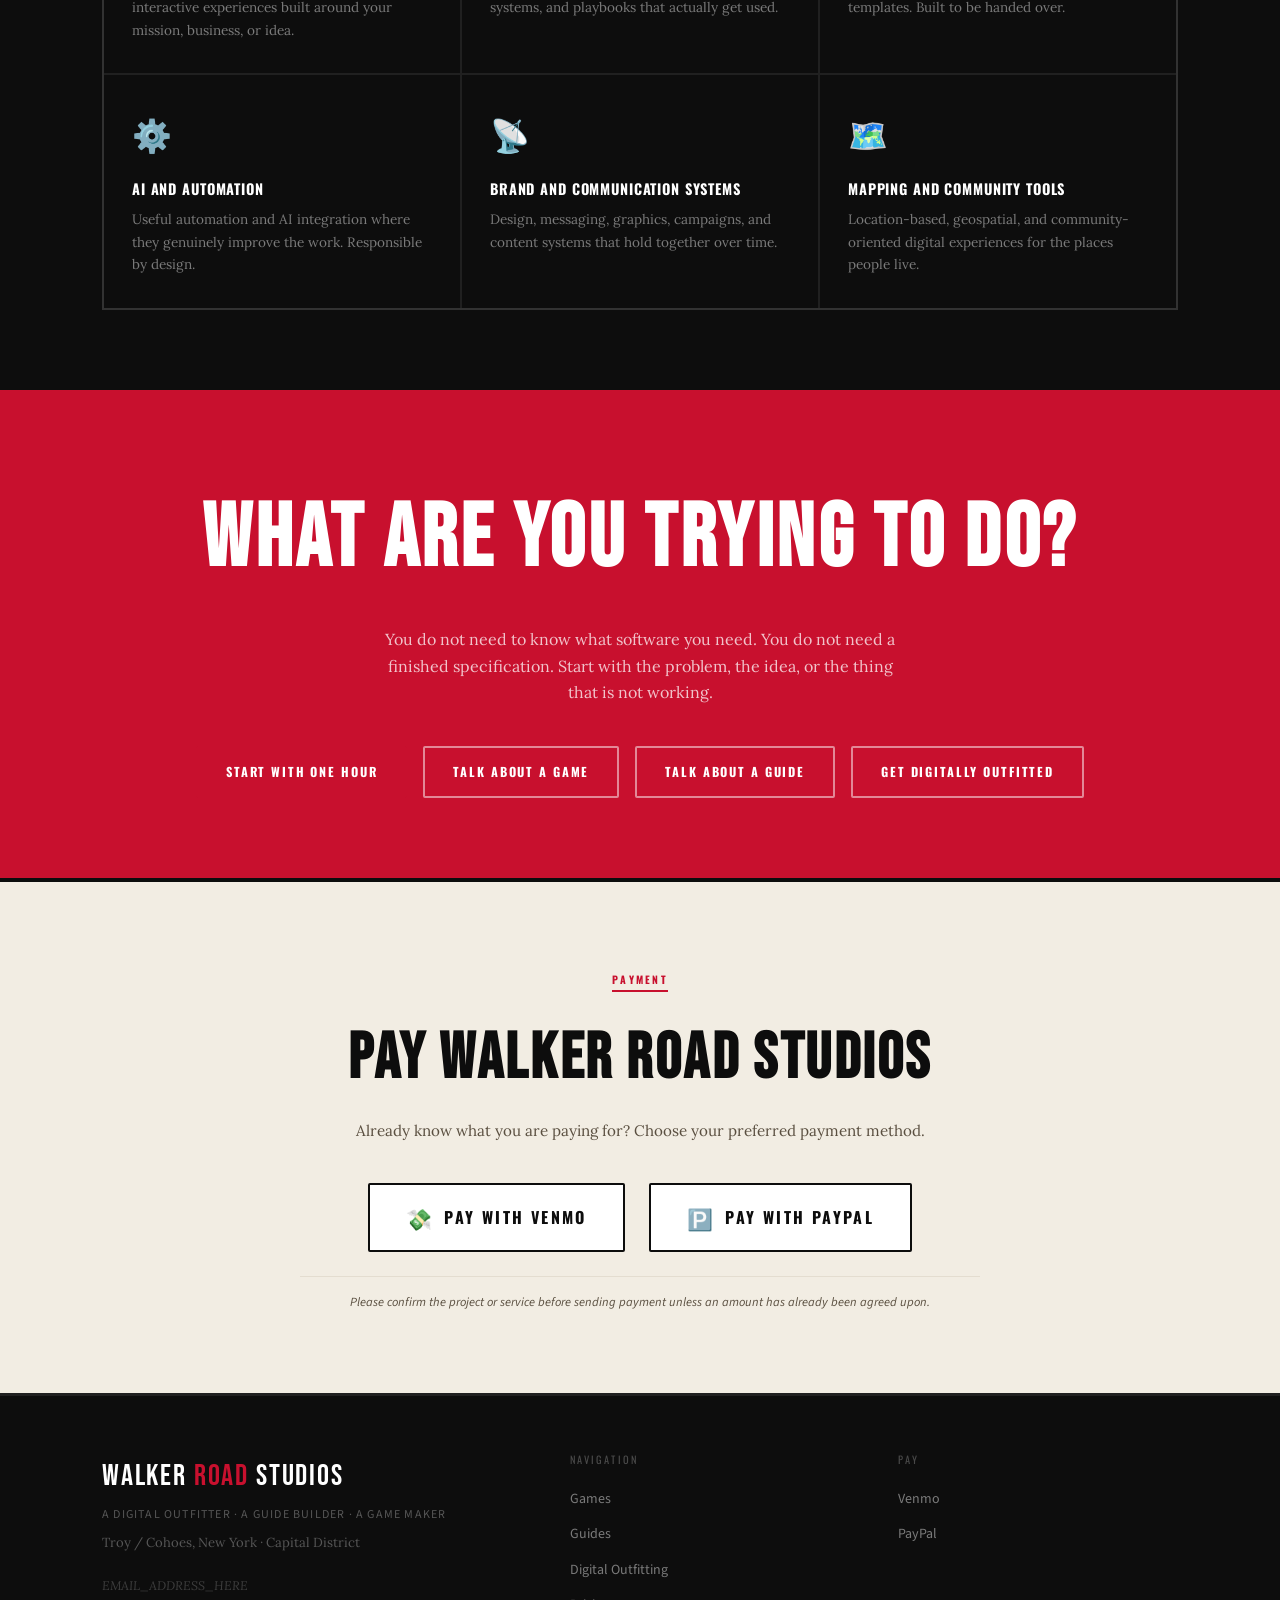
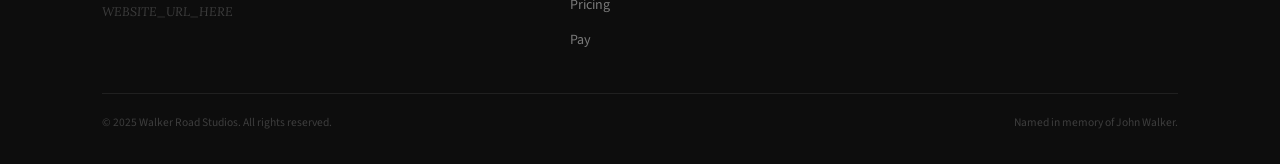
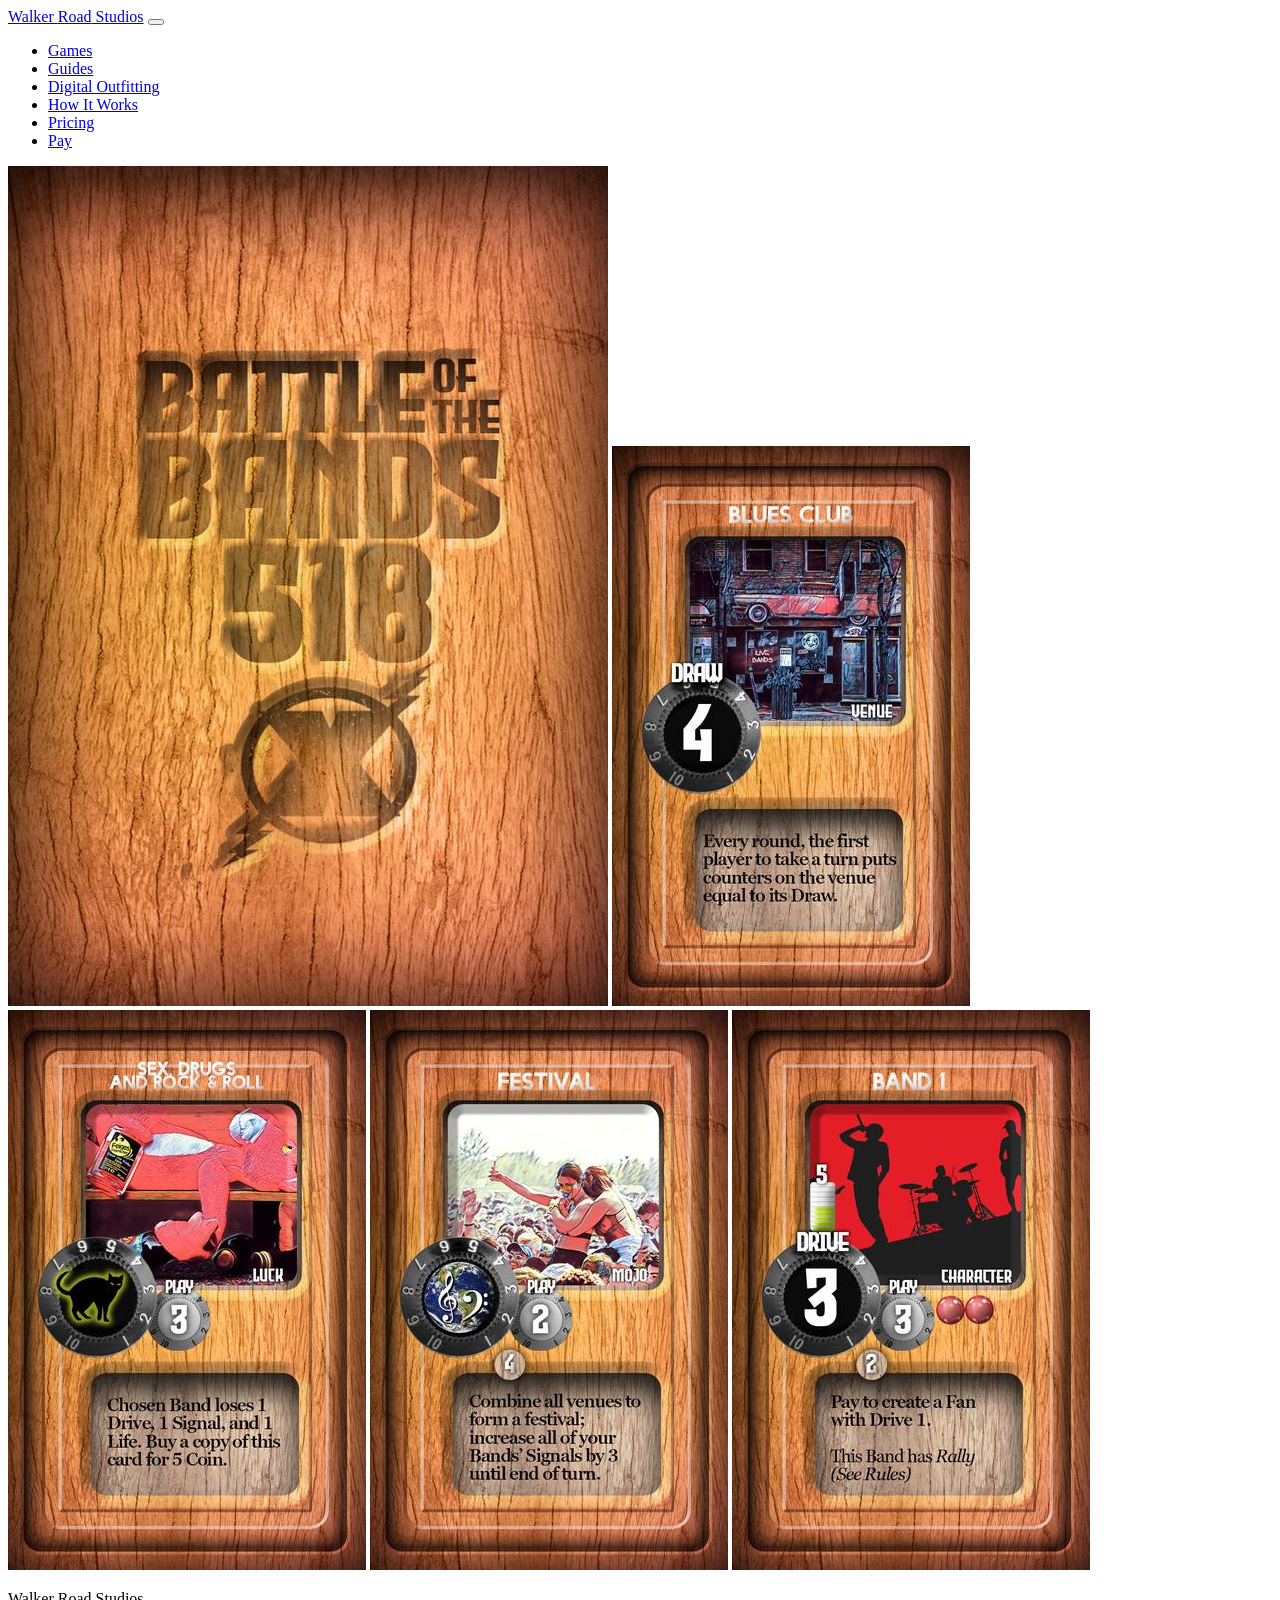
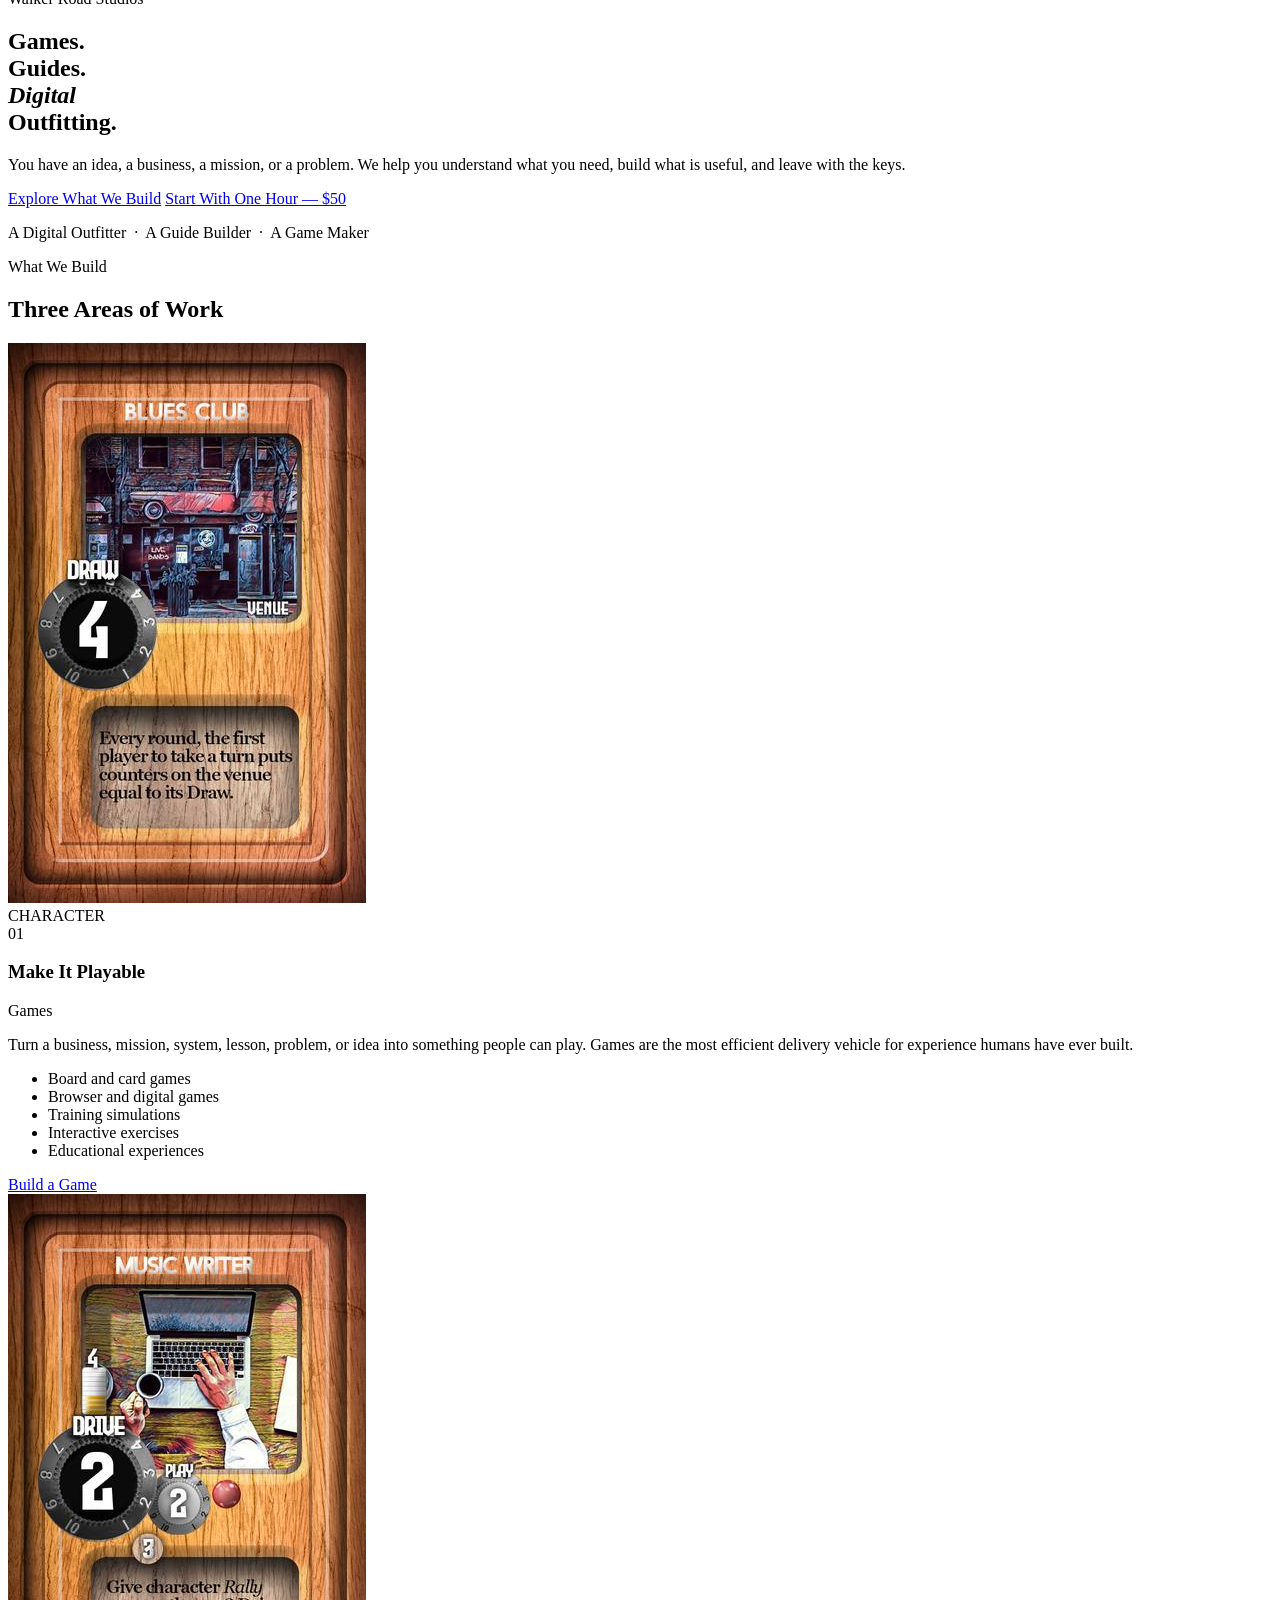
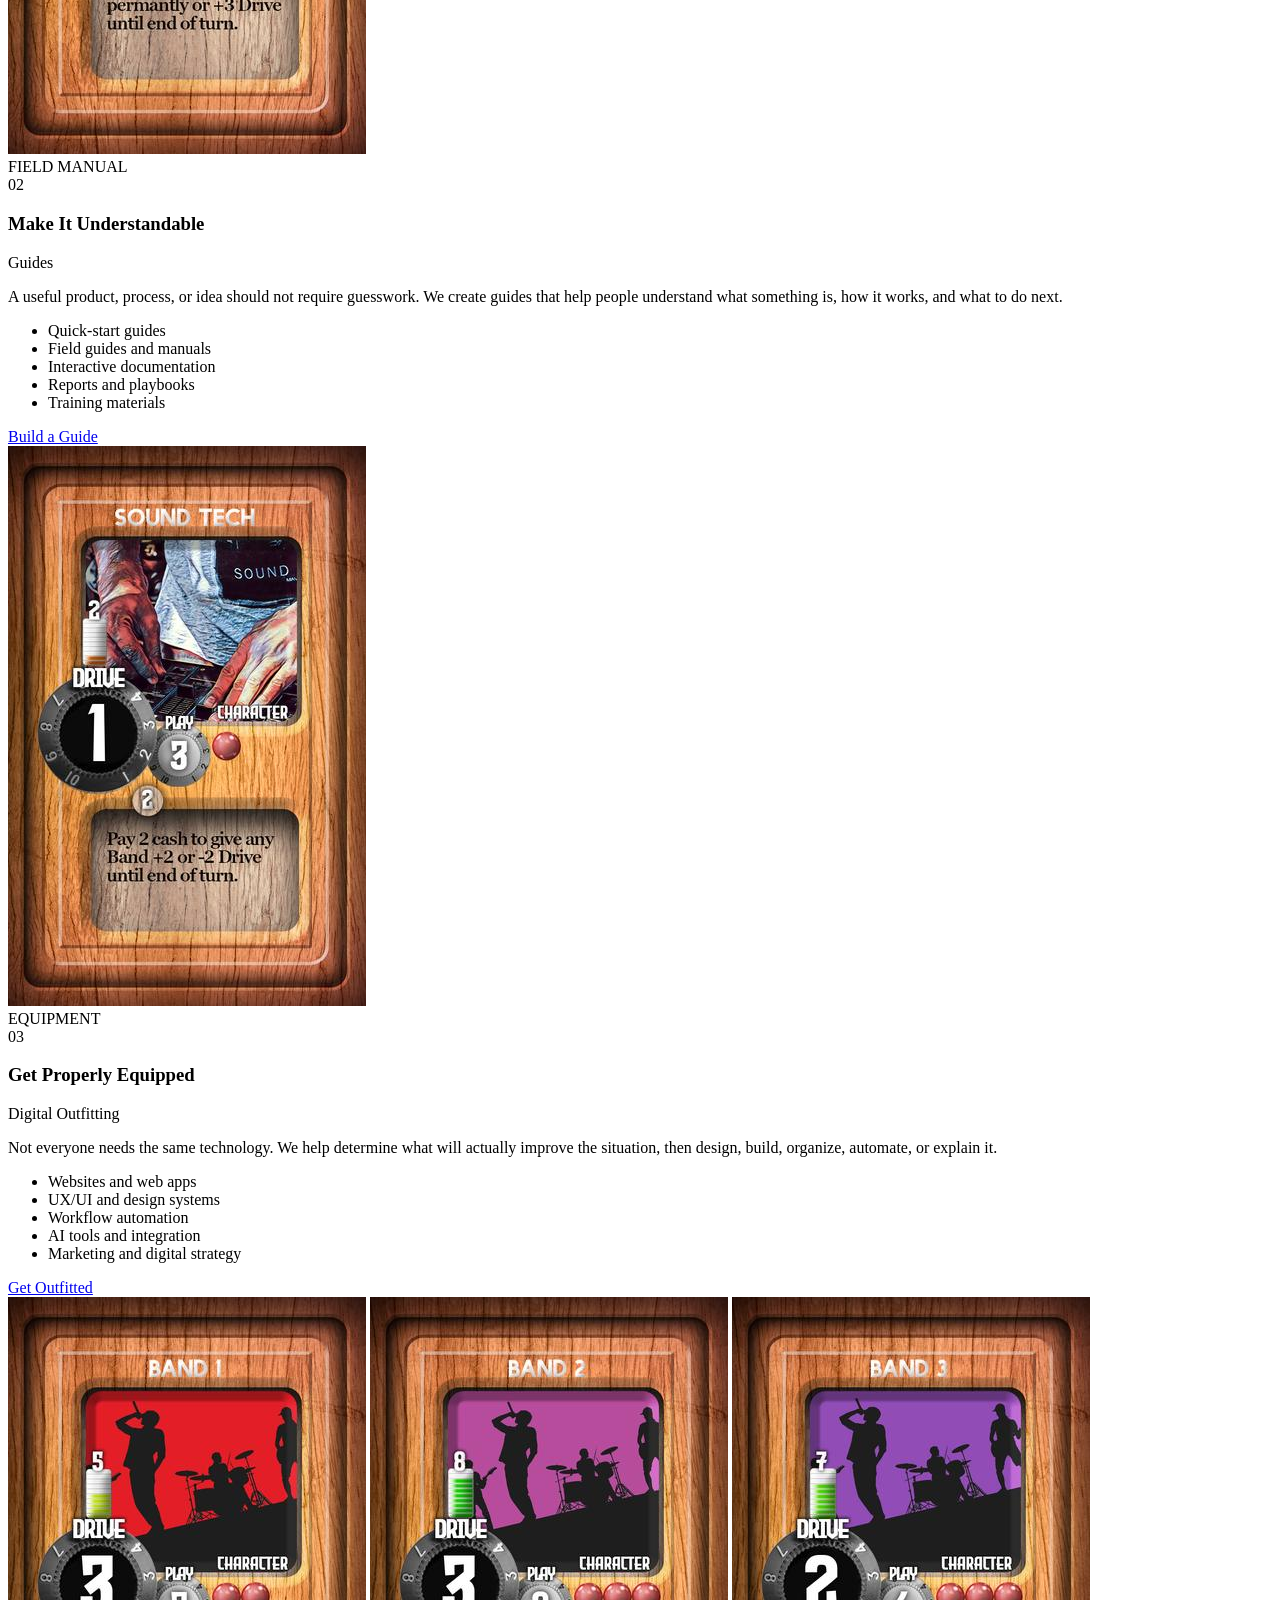
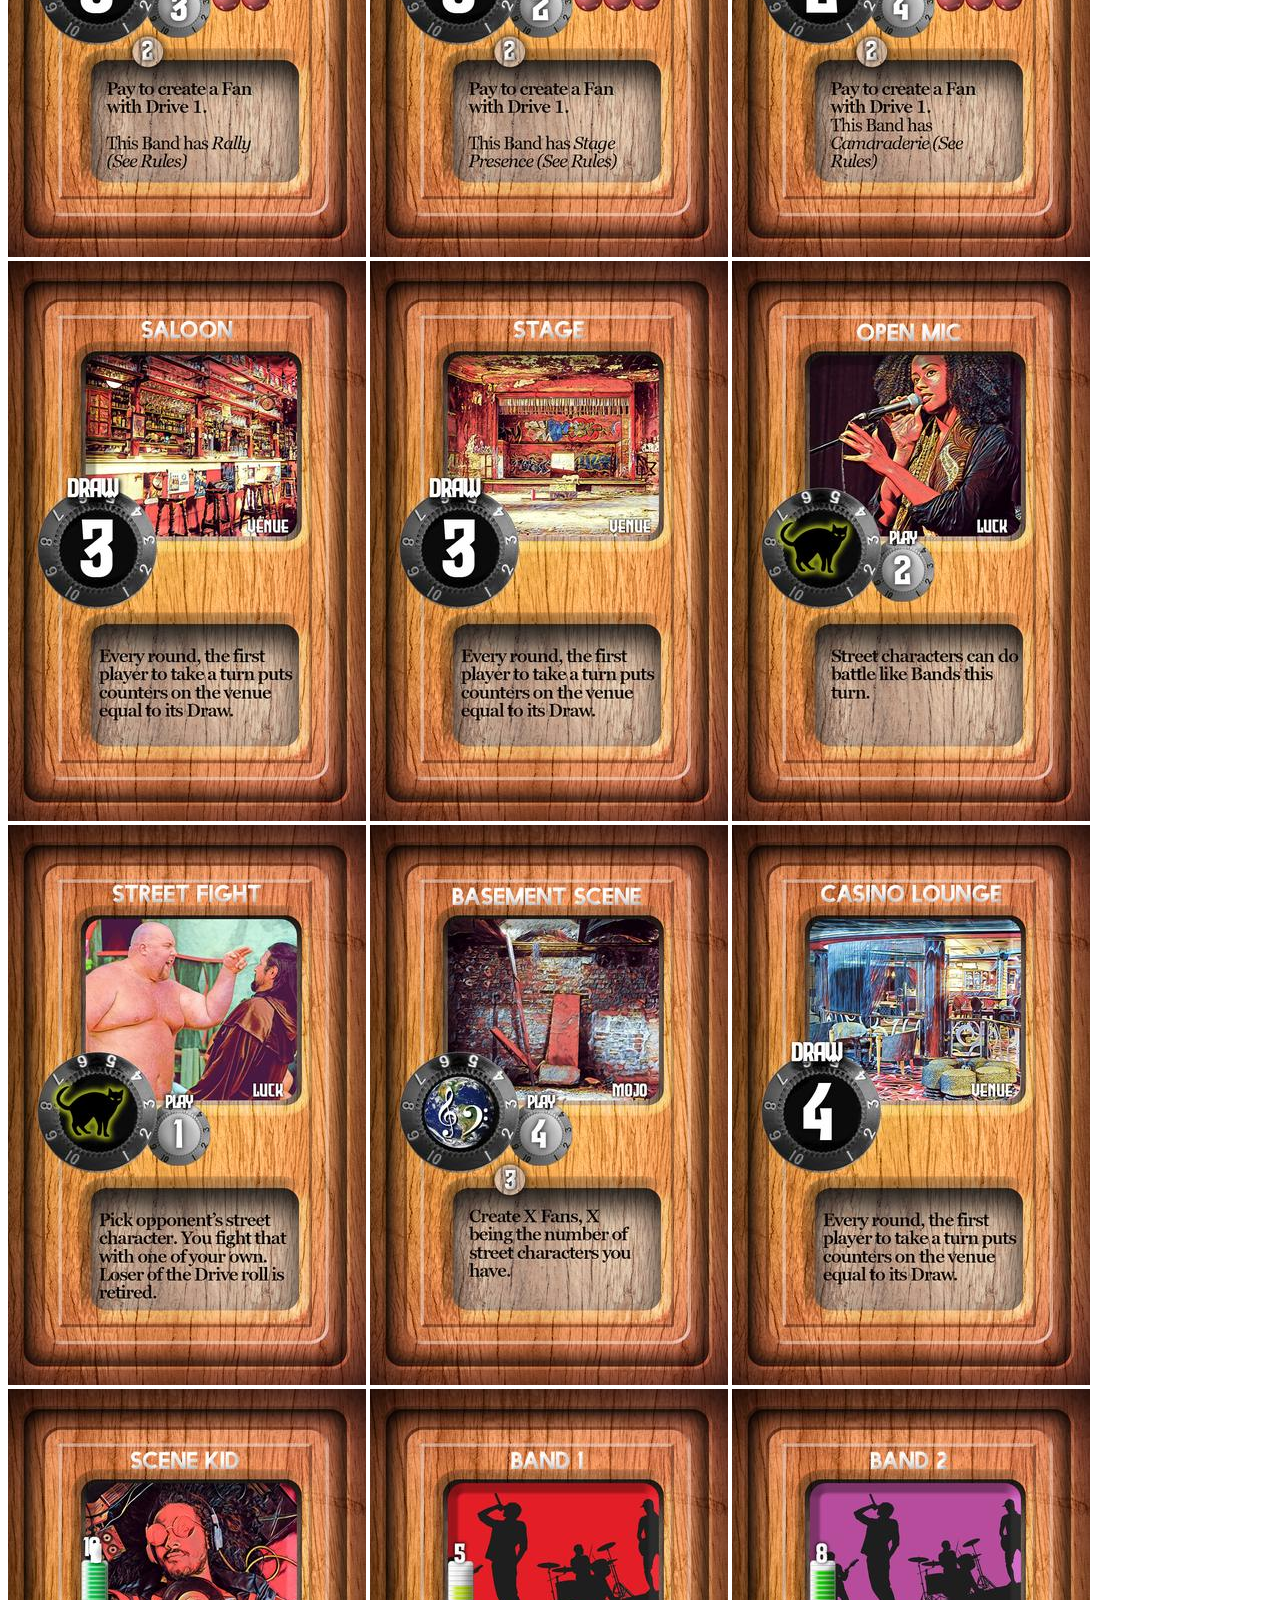
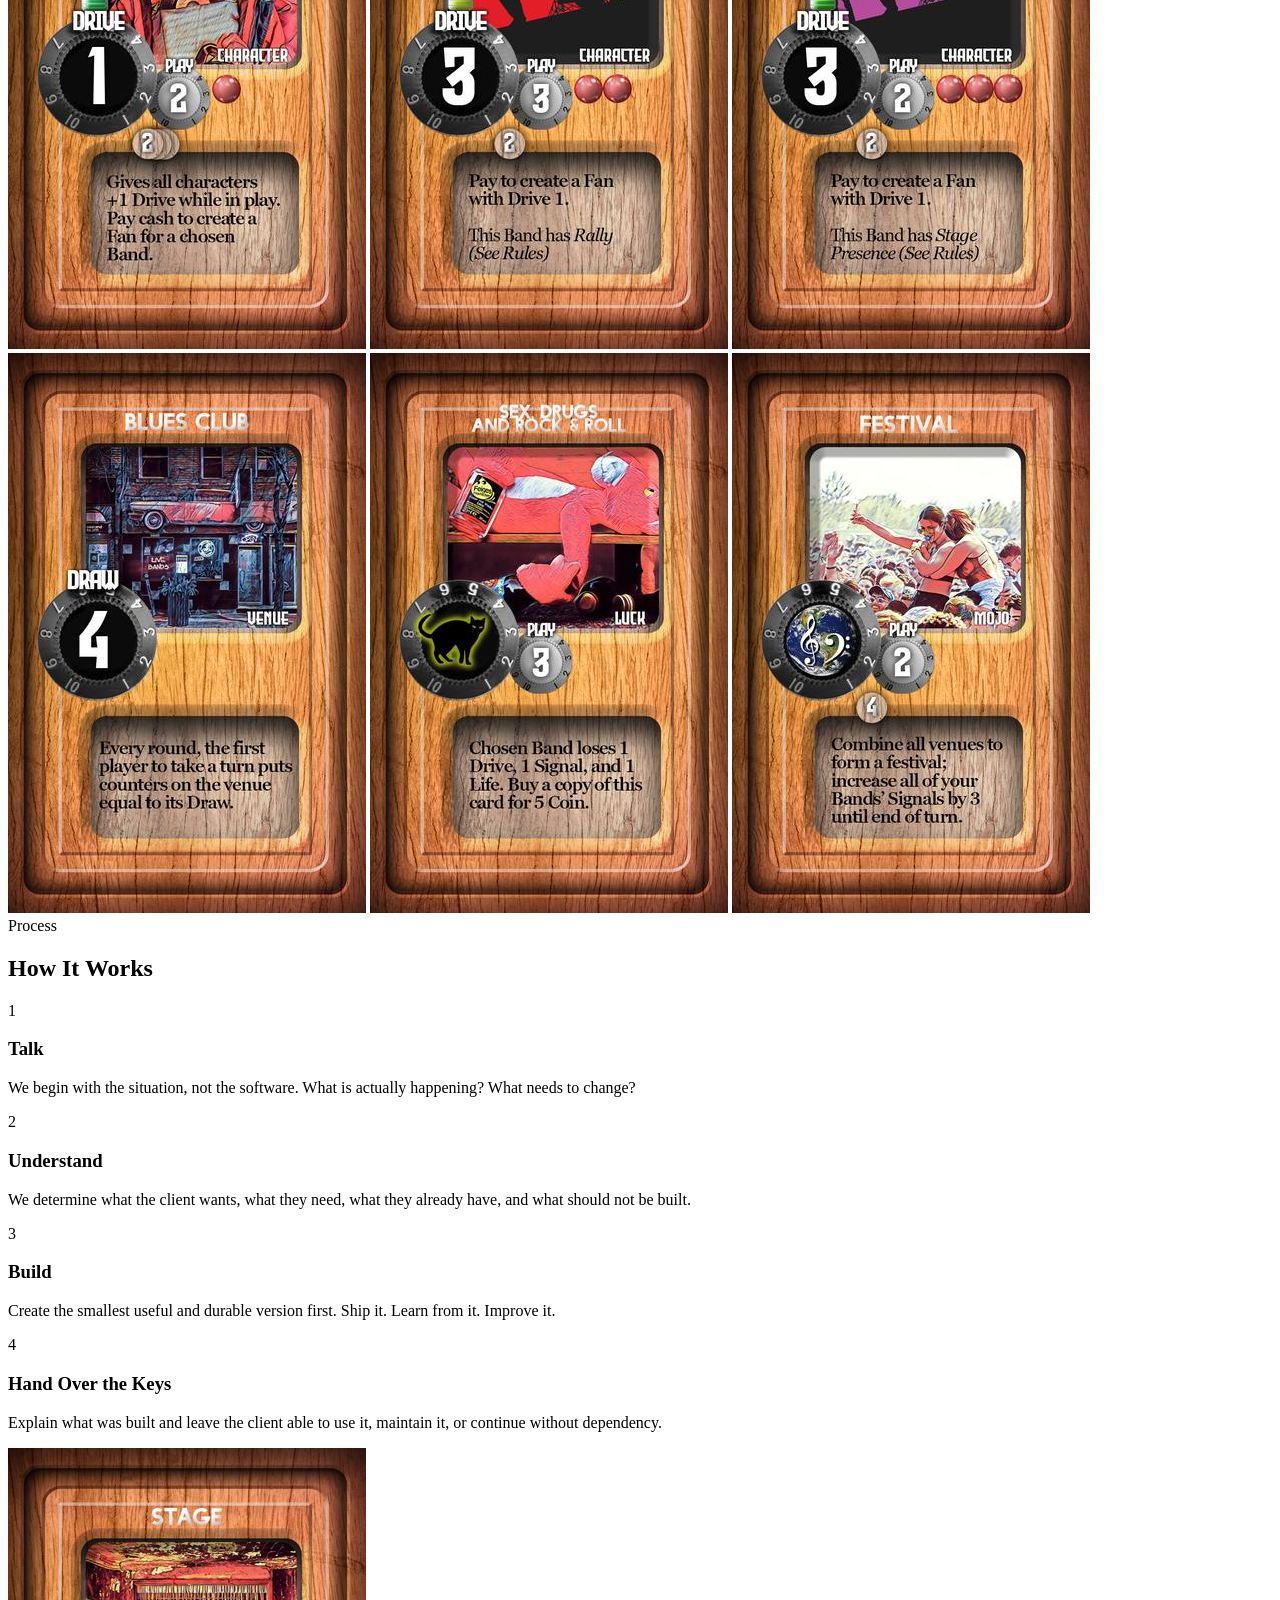
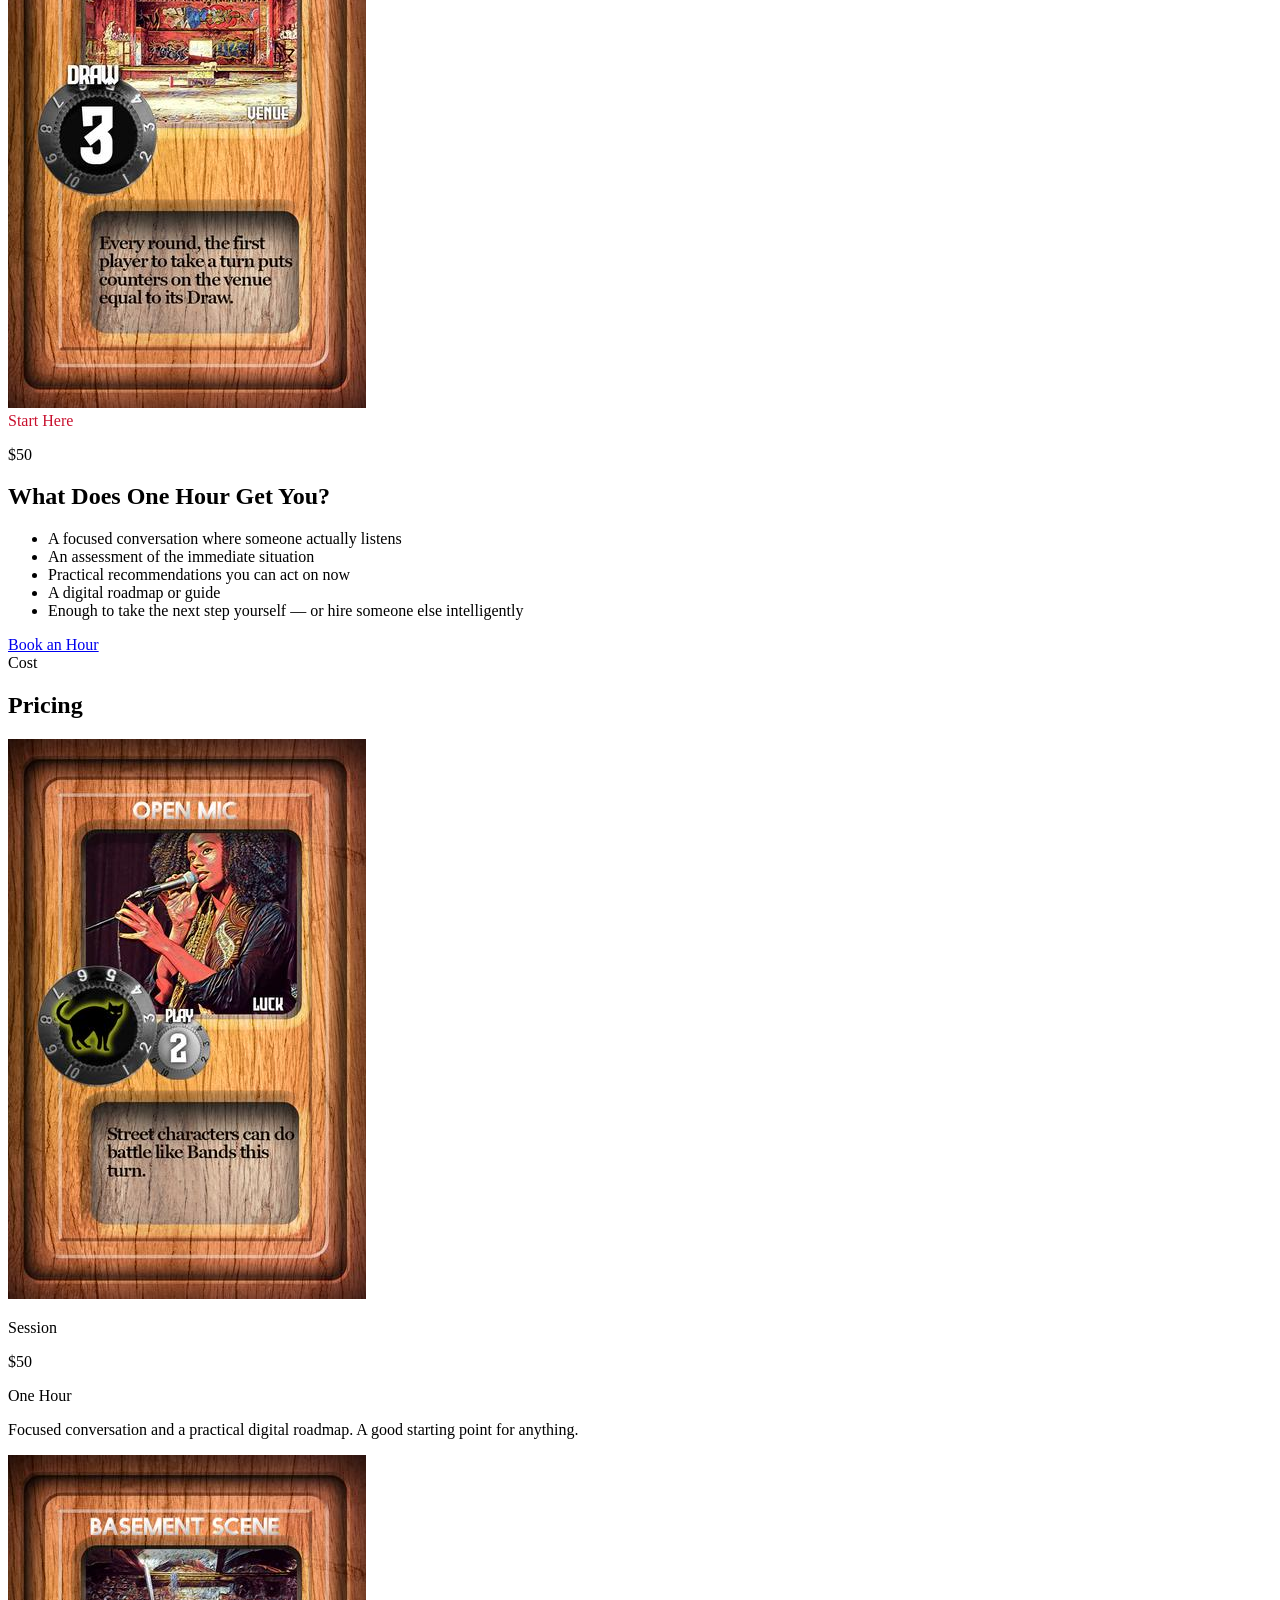
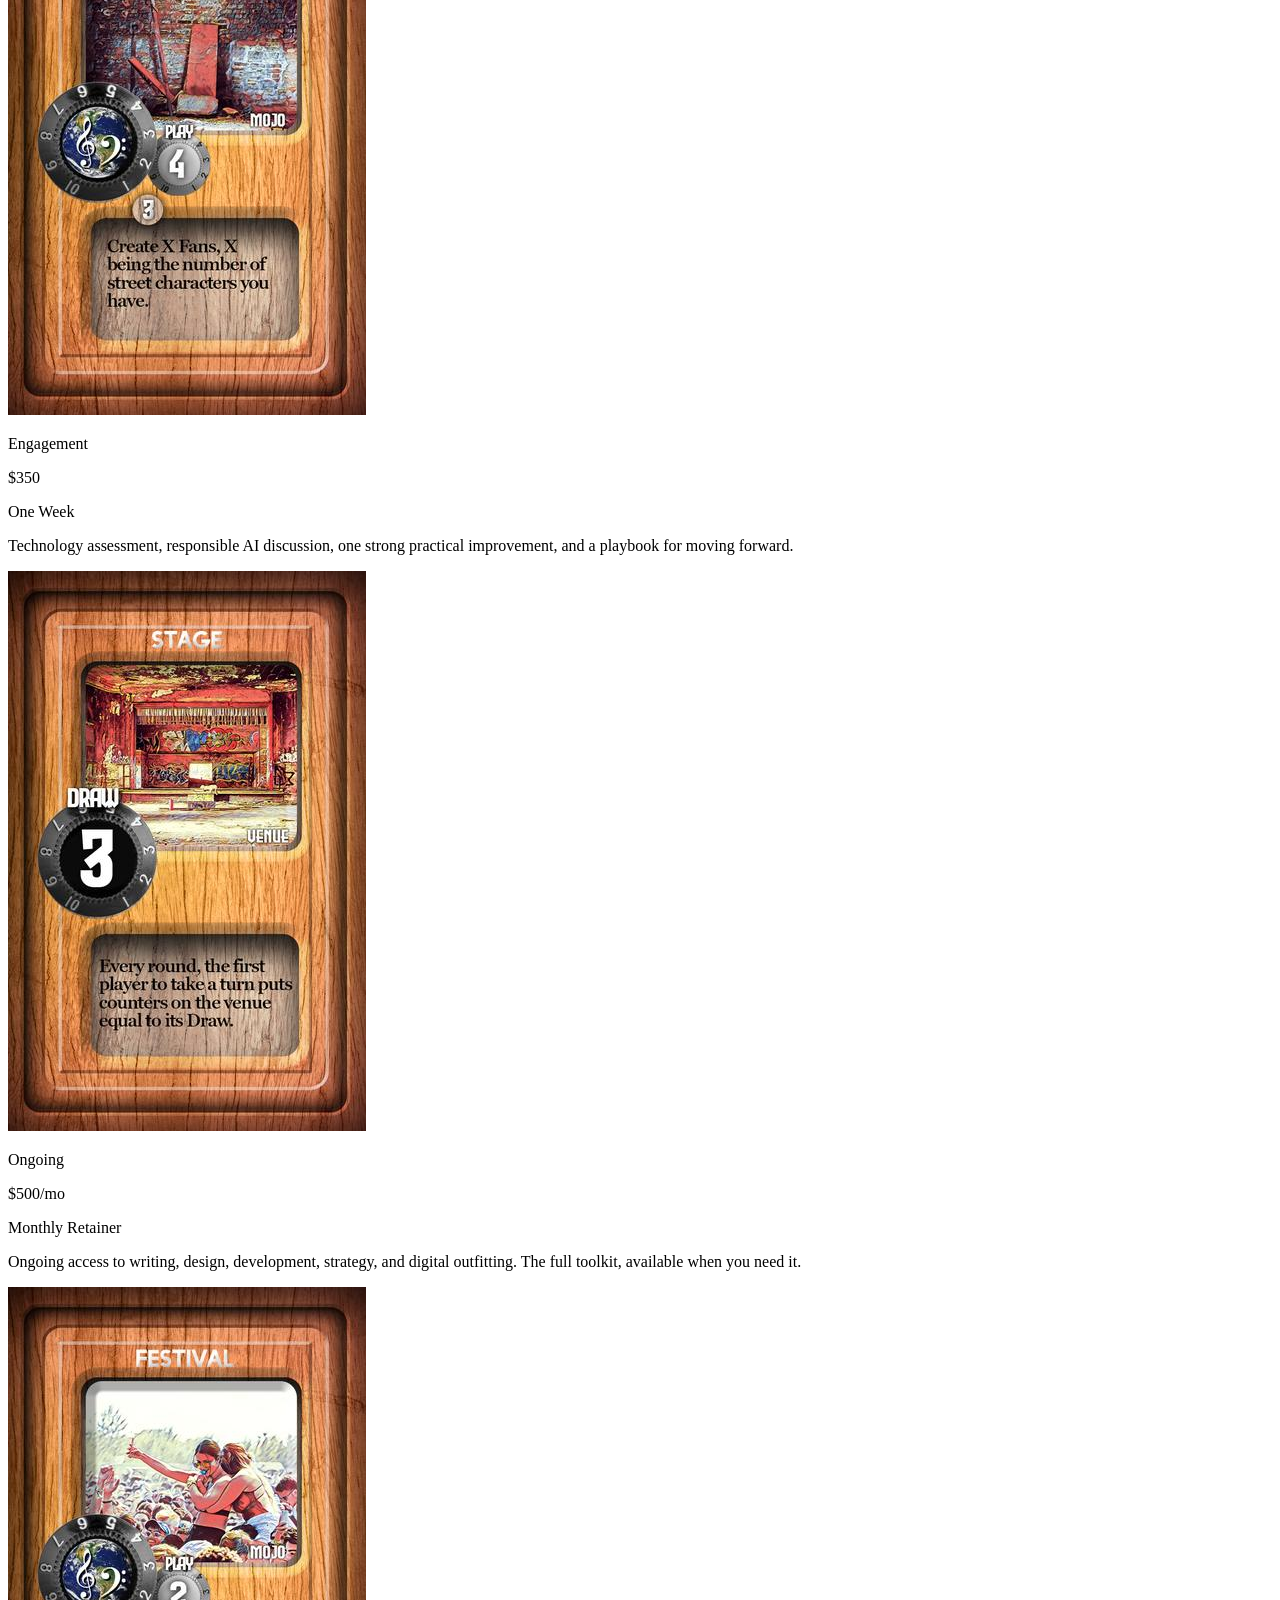
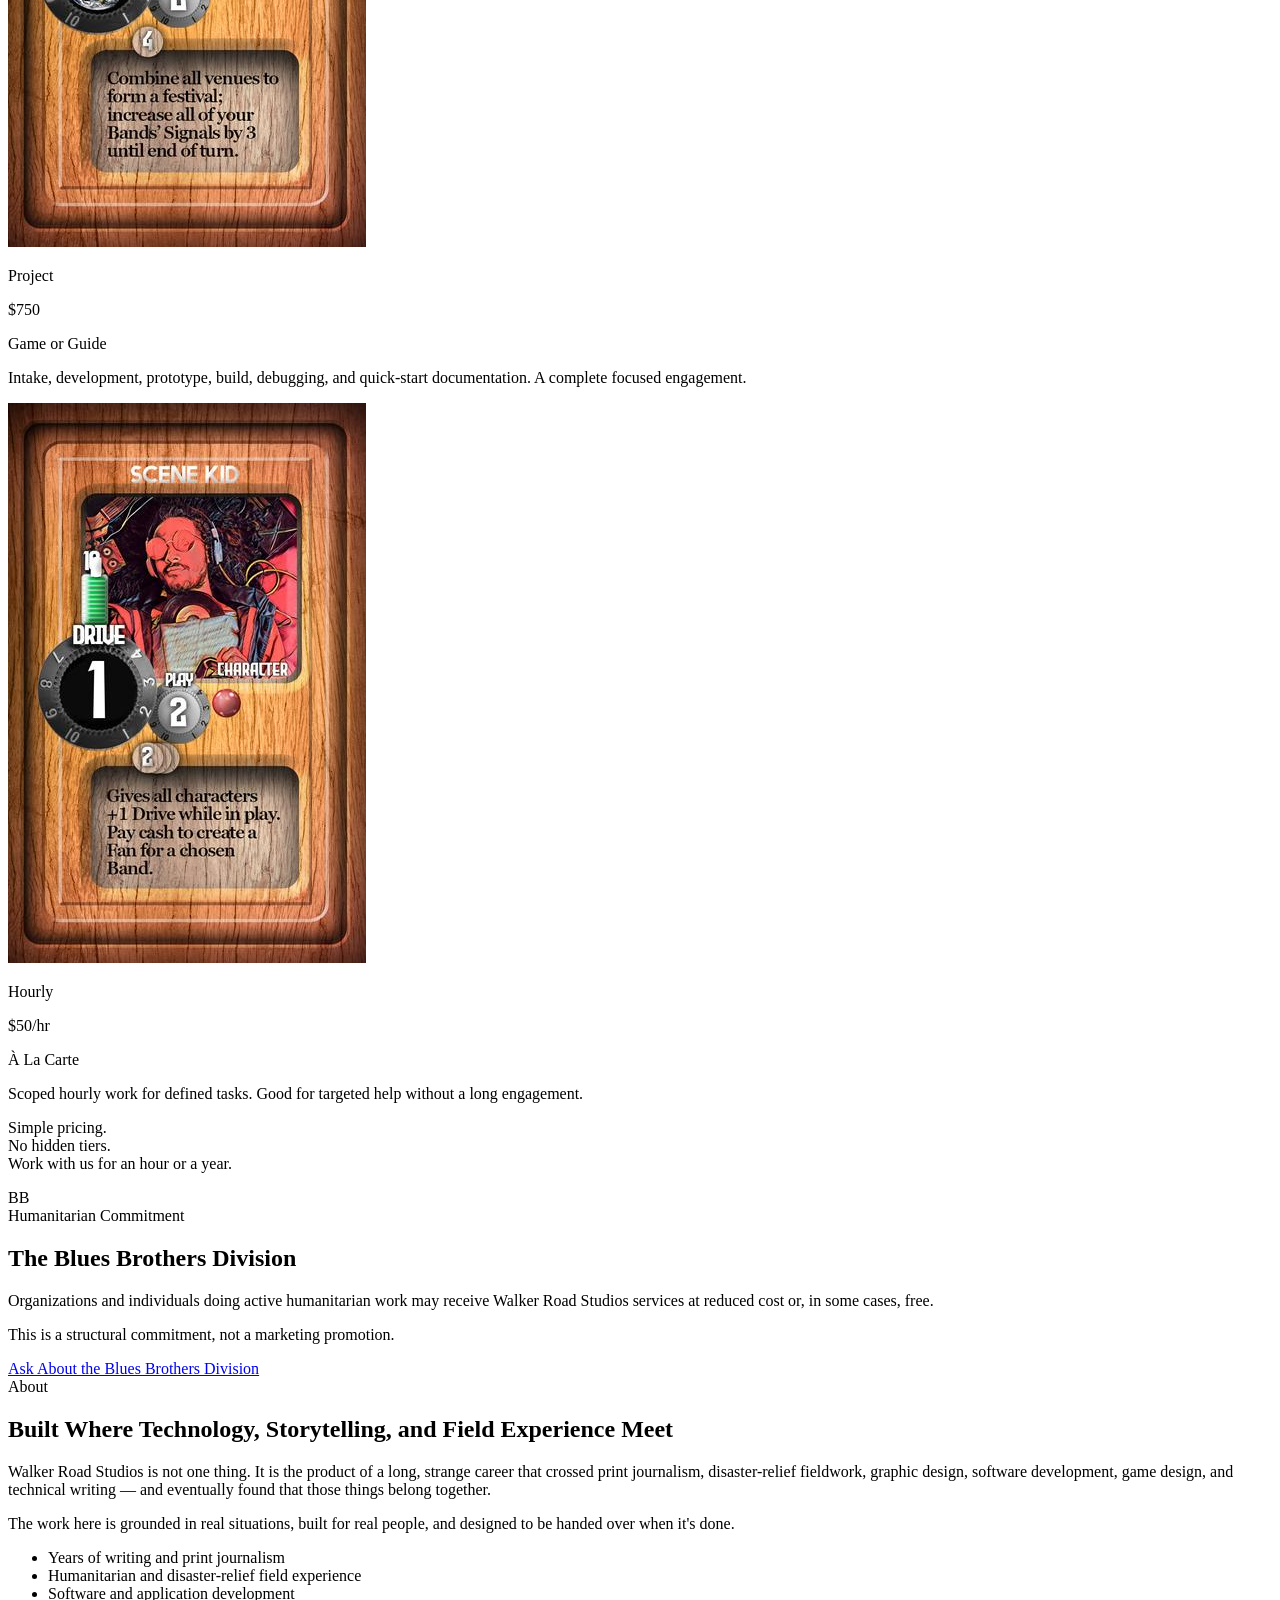
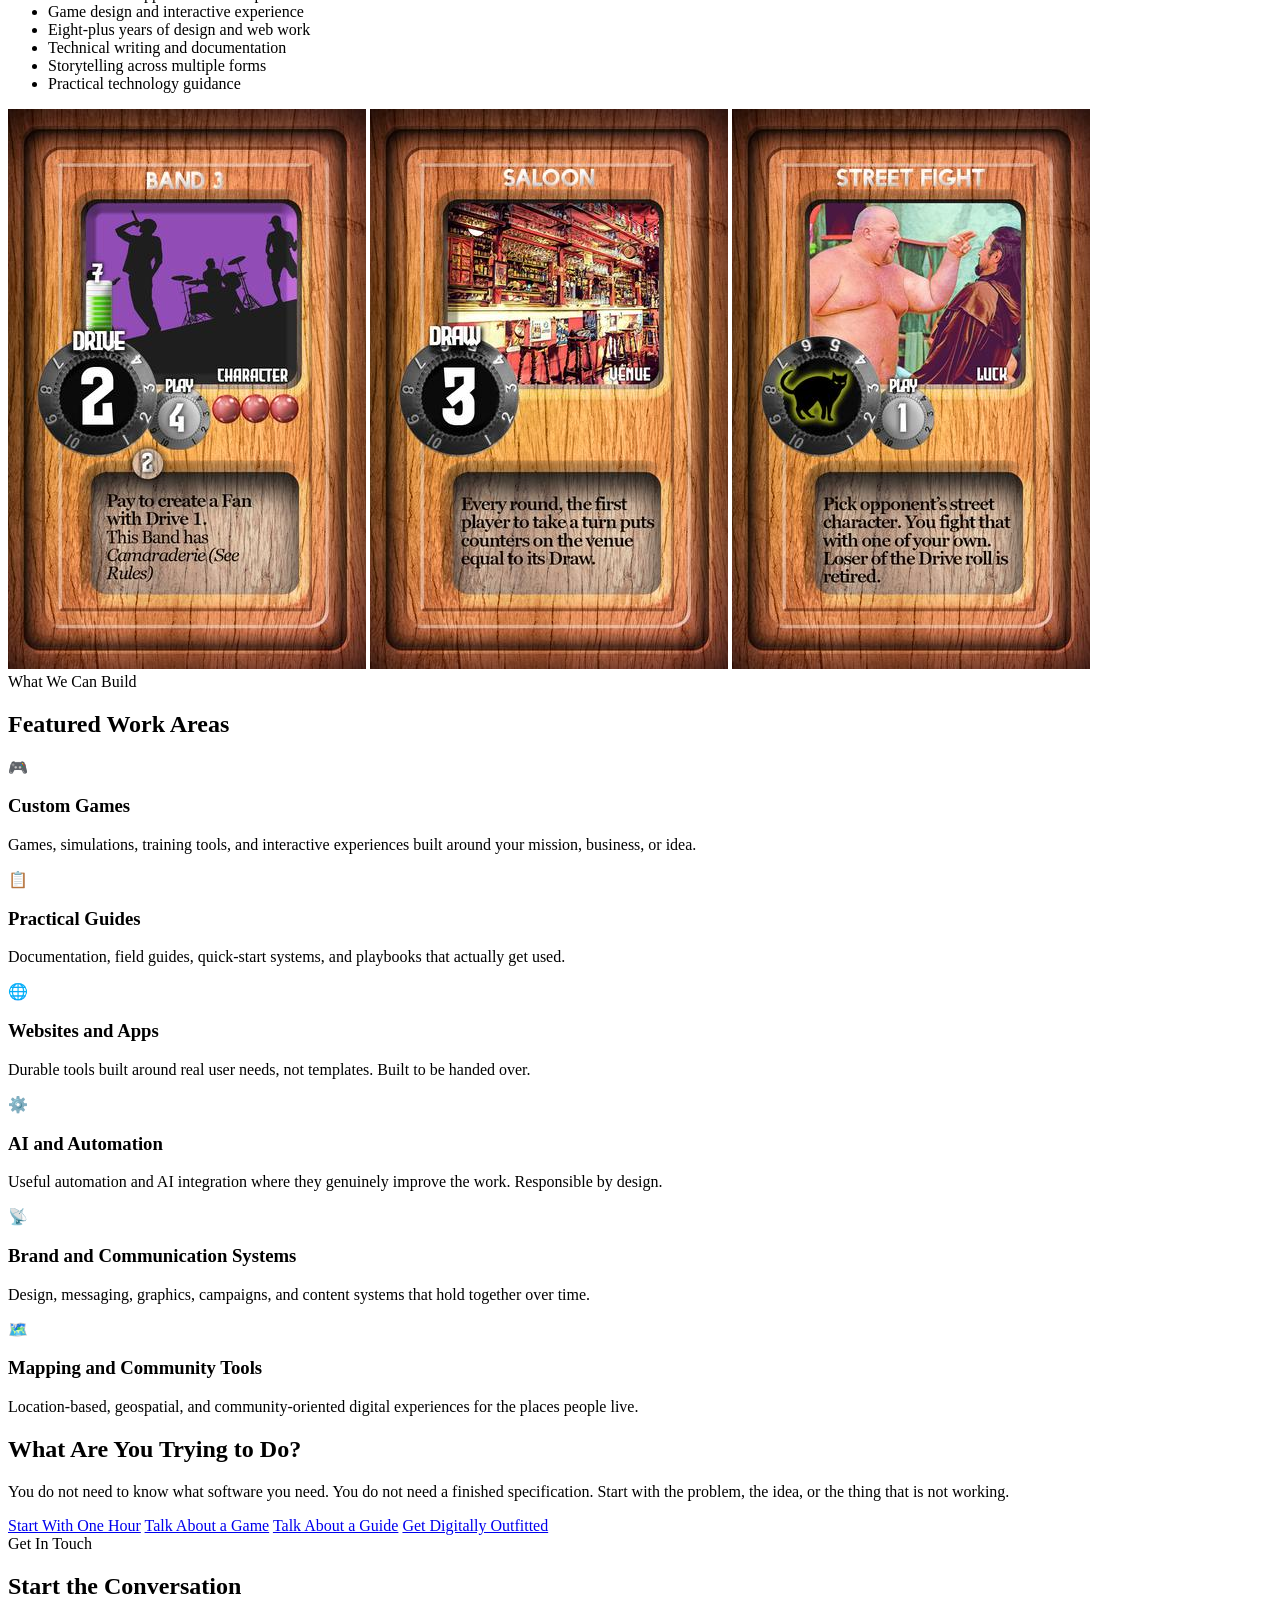
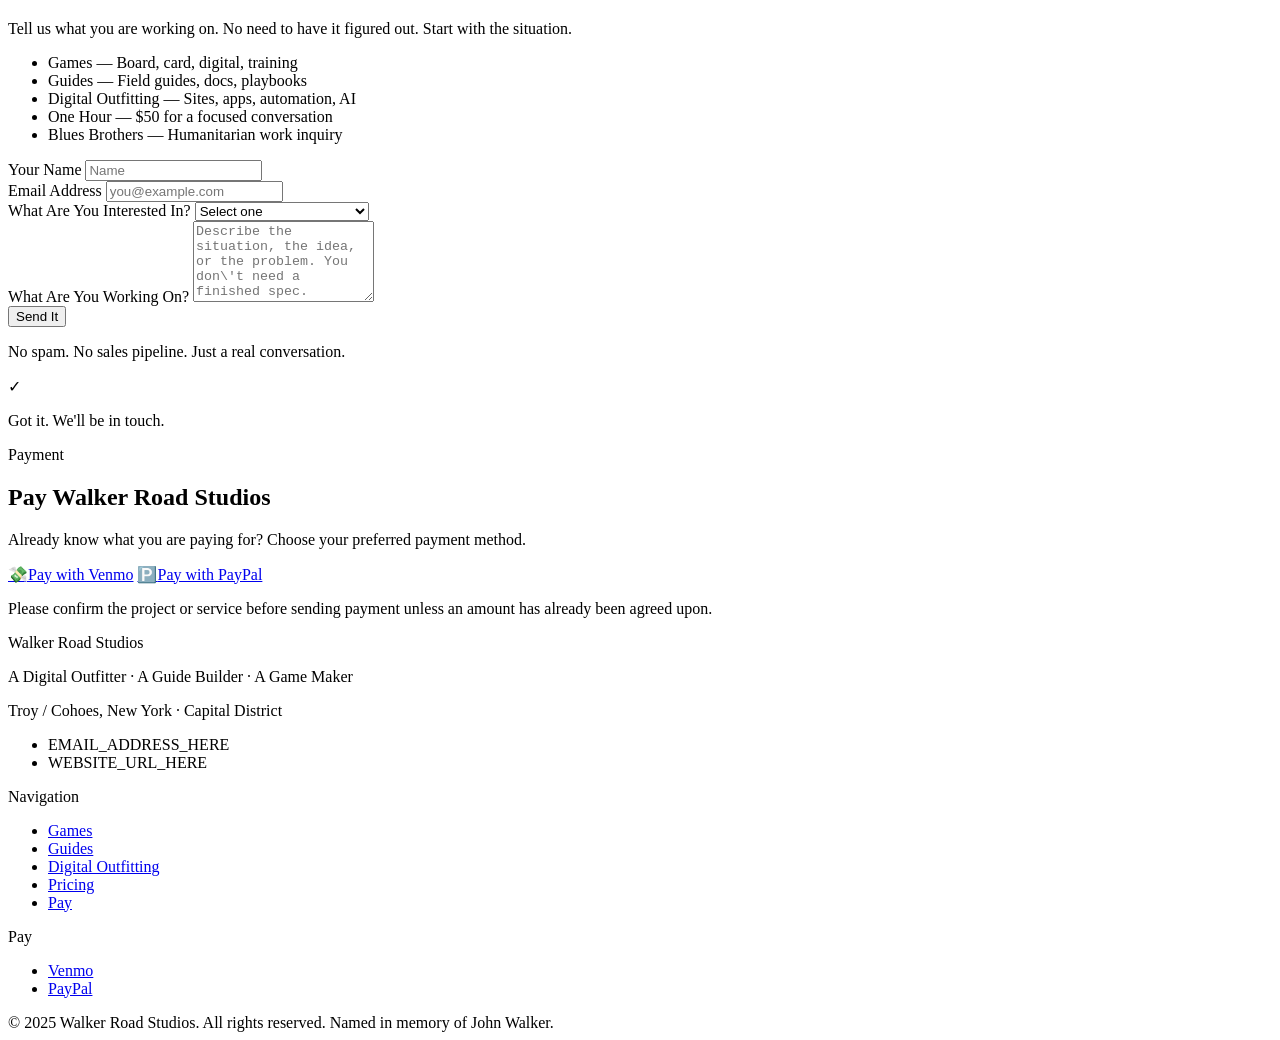
